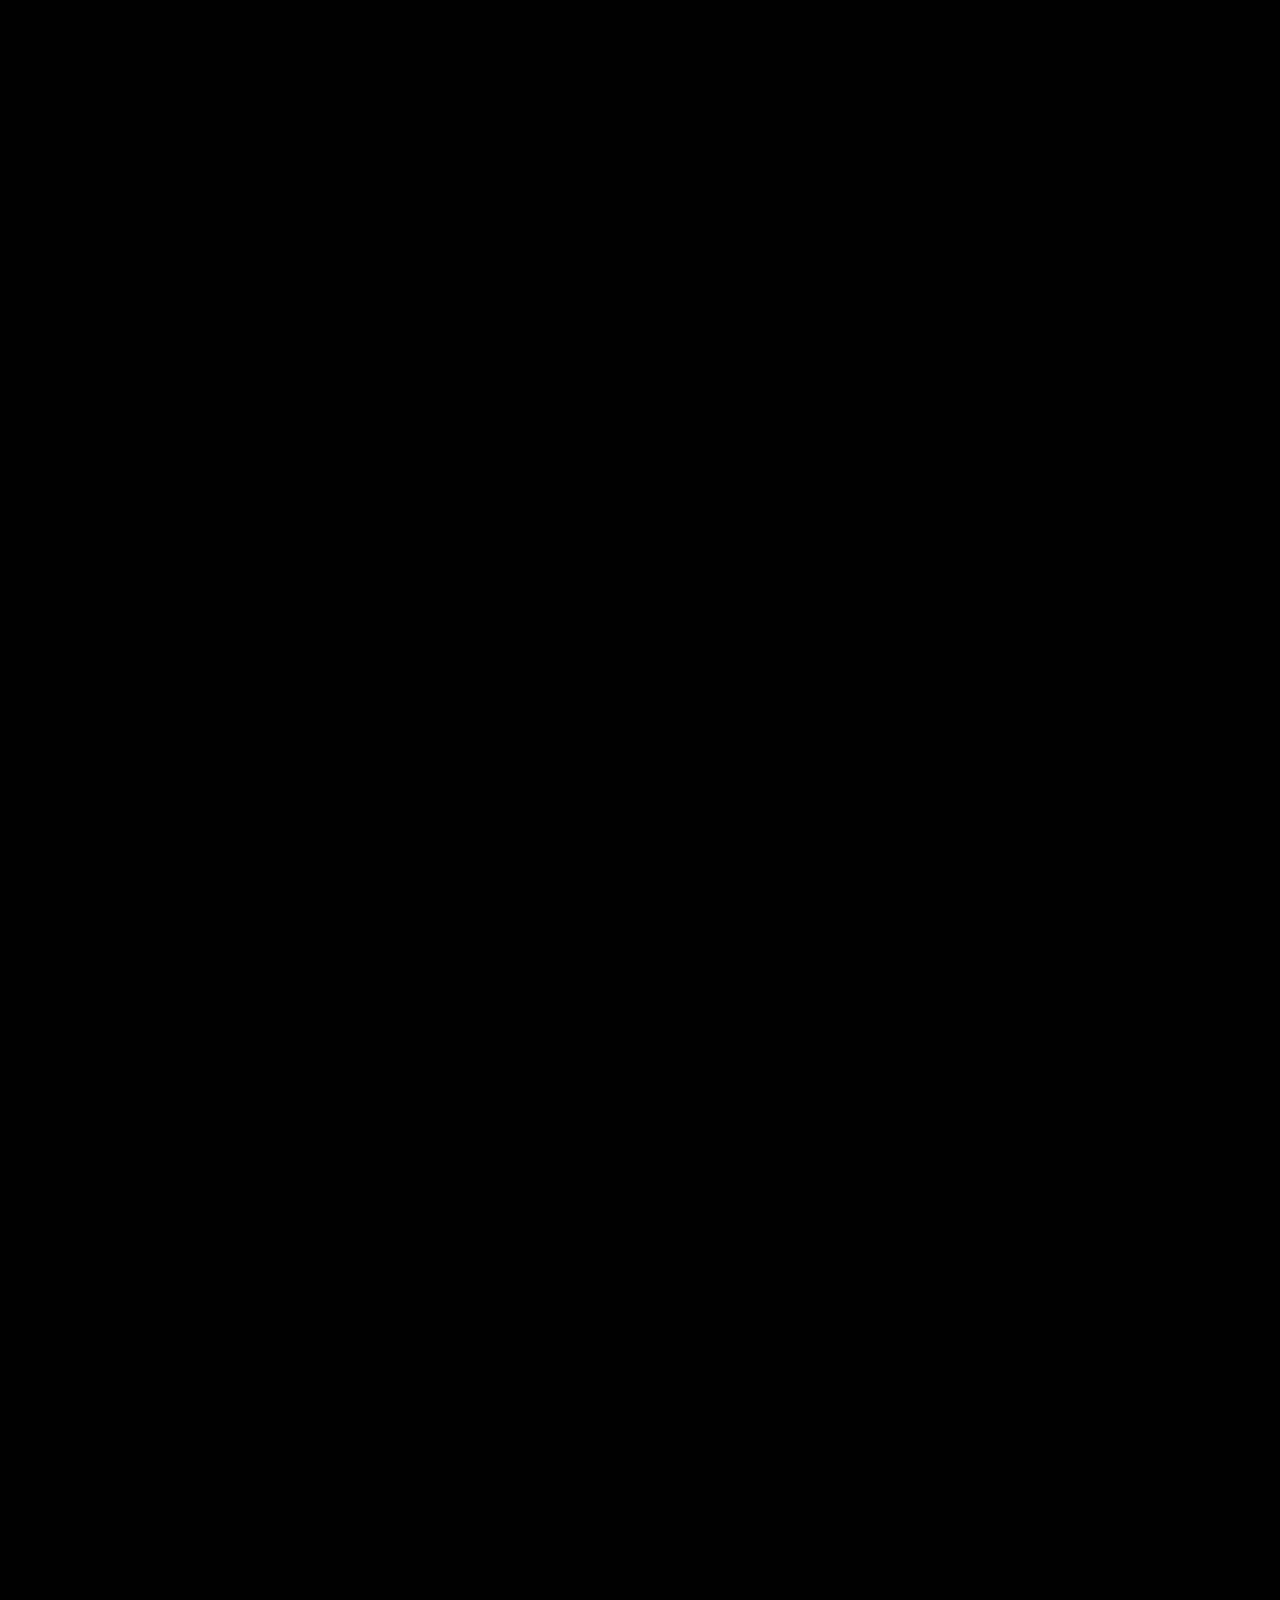
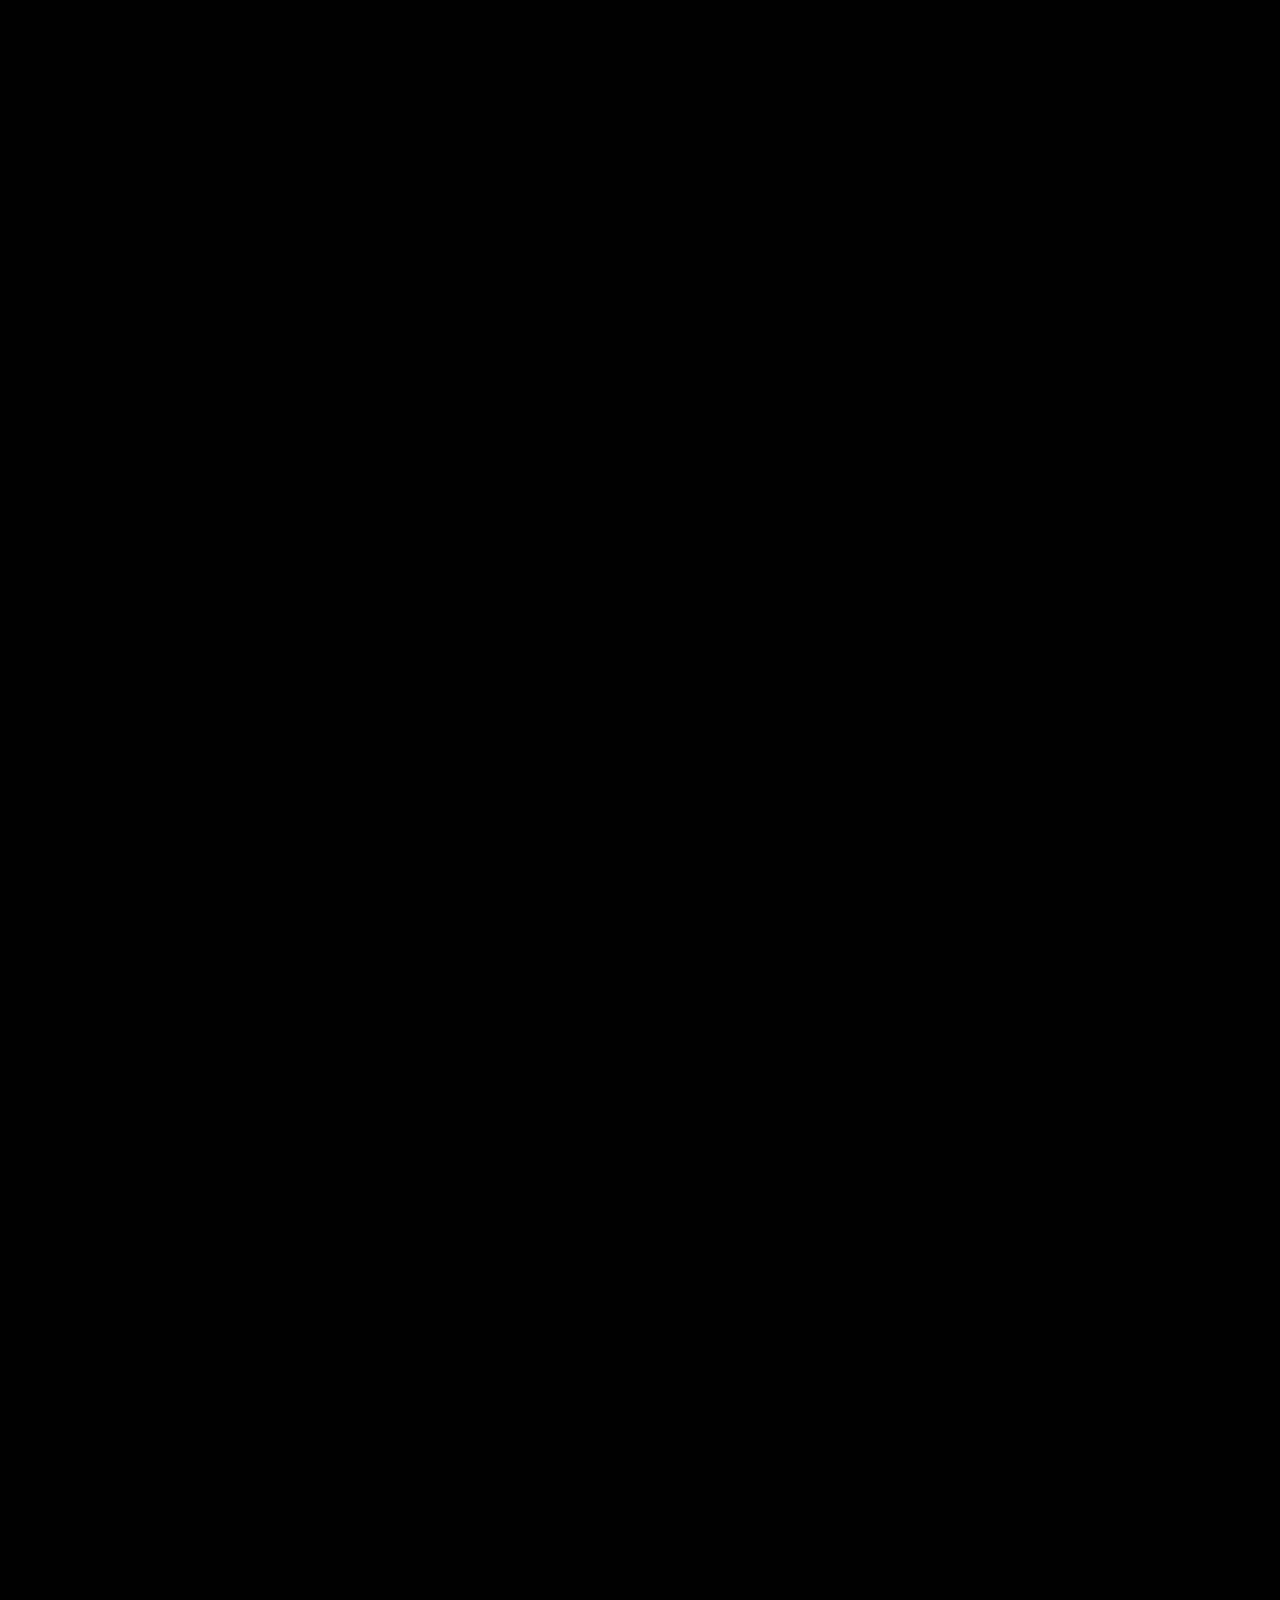
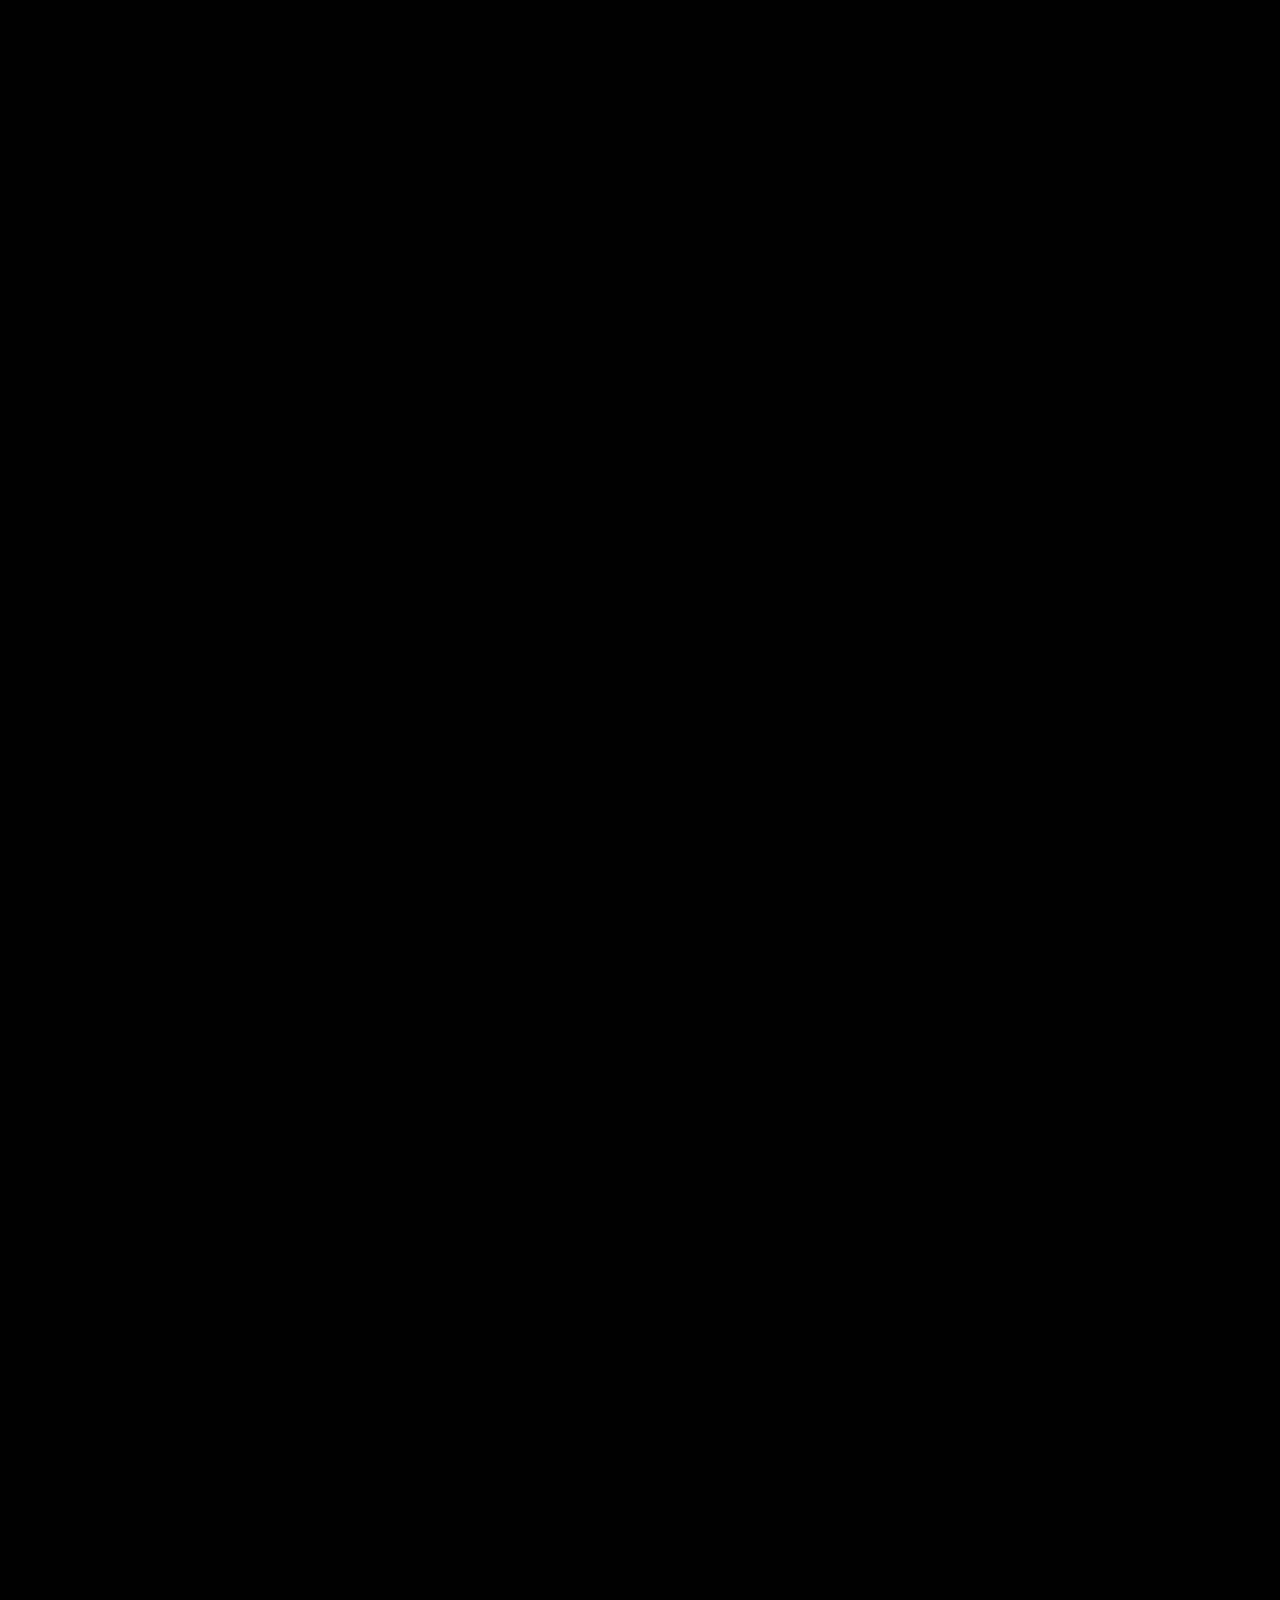
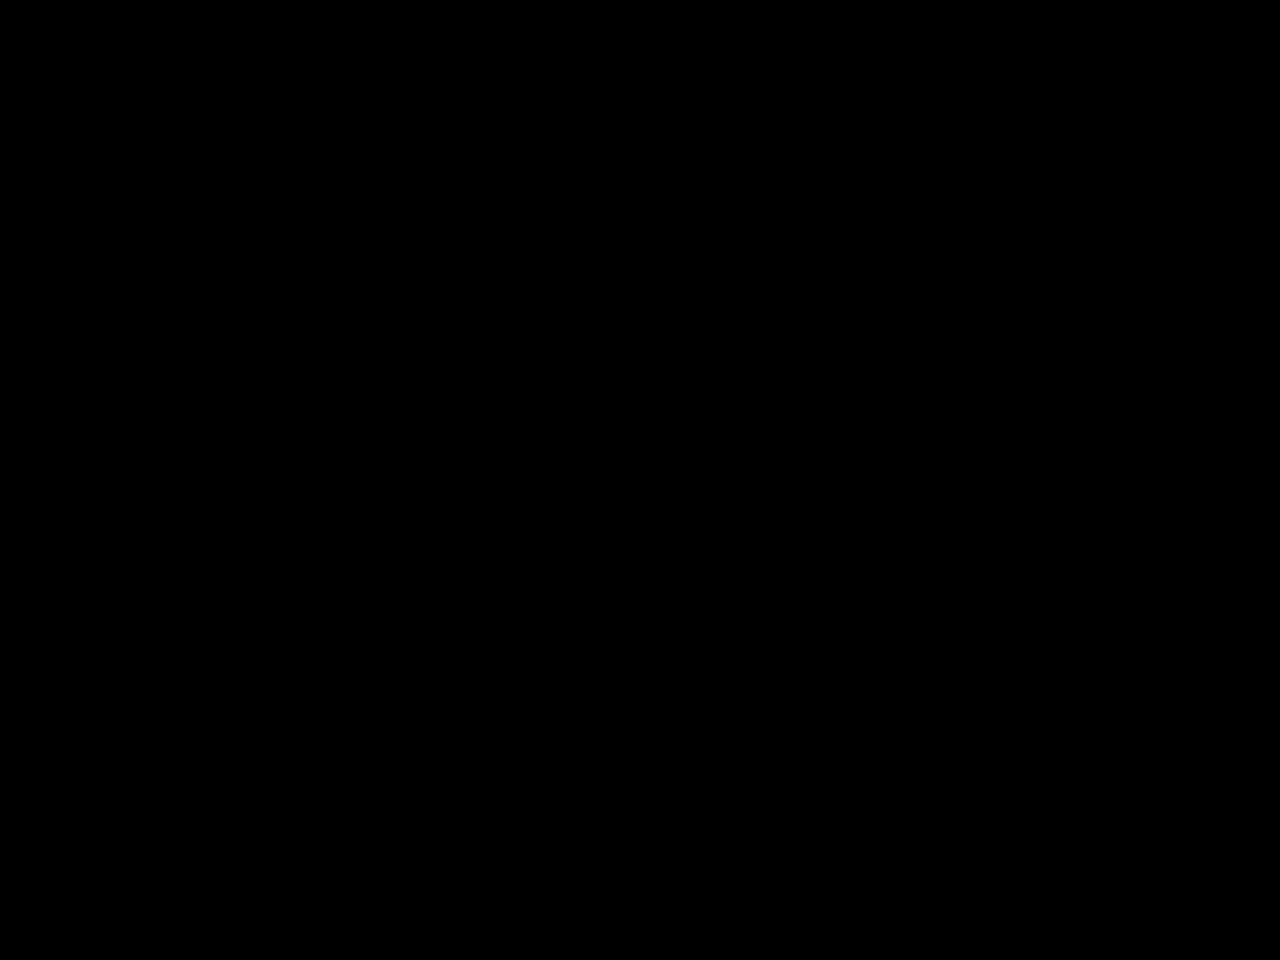
==== index.html @ 43510030 "Shorten to four scenes and add a top menu Feedback said the scroll was too long: Machine, Visibility" ====
<!doctype html>
<html lang="en">
<head>
<meta charset="utf-8">
<meta name="viewport" content="width=device-width, initial-scale=1, viewport-fit=cover">
<meta http-equiv="Content-Security-Policy" content="default-src 'none'; script-src 'self' 'sha256-6p13ug9Y/2TWPZMF0aIT0xv2TqxNkp62hhuZFDN2uAM='; style-src 'self' 'unsafe-inline' https://fonts.googleapis.com; font-src https://fonts.gstatic.com; img-src 'self' data:; connect-src https://api.web3forms.com; base-uri 'none'; form-action 'none'; object-src 'none'">
<meta name="referrer" content="strict-origin-when-cross-origin">
<title>Axioma — websites people remember</title>
<meta name="description" content="Axioma designs and builds websites people remember. Send your request and get a site made for your business.">
<meta name="theme-color" content="#000000">
<link rel="canonical" href="https://axioma.codes/">
<meta property="og:url" content="https://axioma.codes/">
<meta property="og:site_name" content="Axioma">
<meta property="og:type" content="website">
<script type="application/ld+json">{"@context":"https://schema.org","@type":"ProfessionalService","name":"Axioma","url":"https://axioma.codes/","description":"Website design and development studio in Almaty, working worldwide.","serviceType":"Website design and development","address":{"@type":"PostalAddress","addressLocality":"Almaty","addressCountry":"KZ"},"areaServed":"Worldwide"}</script>
<meta property="og:title" content="Axioma">
<meta property="og:description" content="We build websites people remember.">
<link rel="icon" href="data:image/svg+xml,%3Csvg xmlns='http://www.w3.org/2000/svg' viewBox='0 0 32 32'%3E%3Crect width='32' height='32' fill='%23000'/%3E%3Cpath d='M7 25 16 7l9 18' fill='none' stroke='%23fff' stroke-width='2.4'/%3E%3C/svg%3E">
<link rel="preconnect" href="https://fonts.googleapis.com">
<link rel="preconnect" href="https://fonts.gstatic.com" crossorigin>
<link href="https://fonts.googleapis.com/css2?family=JetBrains+Mono:wght@300;400;500&family=Onest:wght@200;300;400;500&display=swap" rel="stylesheet">
<link rel="stylesheet" href="css/style.css?v=8ec6172bc0">
<link rel="modulepreload" href="vendor/three.module.min.js">
<script type="importmap">{"imports":{"three":"./vendor/three.module.min.js"}}</script>
</head>
<body data-shot="hero" data-tone="dark">
<svg width="0" height="0" style="position:absolute" aria-hidden="true">
  <symbol id="mark" viewBox="-8 0 926 160"><path d="M0 150 L65 10 L130 150 M174 10 L304 150 M304 10 L174 150 M368 10 V150 M412 80 a70 70 0 1 0 140 0 a70 70 0 1 0 -140 0 M596 150 V10 L666 112 L736 10 V150 M780 150 L845 10 L910 150" fill="none" stroke="currentColor" stroke-width="13"/></symbol>
</svg>

<canvas id="gl" aria-hidden="true"></canvas>

<header id="hud">
  <a class="brand" href="#" data-t-label="backToStart" aria-label="Axioma, back to start"><svg aria-hidden="true"><use href="#mark"/></svg></a>
  <nav class="hud-r" aria-label="Menu">
    <a class="menu-link" data-svc href="/en/services/"><span class="long" data-t="svc">Services and prices</span><span class="short" data-t="prices">Prices</span></a>
    <a id="go-form" class="menu-cta" href="#request"><span class="long" data-t="request">Send a request</span><span class="short" data-t="requestShort">Request</span></a>
    <button id="lang" type="button" data-t-label="language" aria-label="Switch language"><b data-l="en">EN</b><b data-l="ru">RU</b></button>
    <button id="sound" type="button" aria-pressed="false" data-t-label="music" aria-label="Music"><span>Music</span><i></i></button>
  </nav>
</header>

<main>
  <section class="beat hero" data-in="-30" data-out="58" data-fade="12">
    <h1 aria-label="Axioma"><svg aria-hidden="true"><use href="#mark"/></svg></h1>
    <p class="sub" data-t="heroSub">We build websites people remember.</p>
  </section>

  <section class="beat left top" data-in="98" data-out="205" data-fade="14">
    <p class="k" data-t="shipK">Engineering</p>
    <h2 data-t="shipH">Your website is a machine.</h2>
    <p class="txt" data-t="shipT">Every part does a job: pages that load fast, clean code and steady work on any device.</p>
  </section>

  <section class="beat left top" data-in="218" data-out="314" data-fade="14">
    <p class="k" data-t="scaleK">Visibility</p>
    <h2 data-t="scaleH">Over a billion websites. Yours gets noticed.</h2>
    <p class="txt" data-t="scaleT">Search optimisation, speed and a memorable look set you apart from everyone else in your niche.</p>
  </section>

  <section class="beat left top" data-in="328" data-out="400" data-fade="14">
    <p class="k" data-t="holeK">Attention</p>
    <h2 data-t="holeH">A site people can’t pull away from.</h2>
    <p class="txt" data-t="holeT">Gravity works online too. A strong first screen draws the visitor in and keeps them to the end.</p>
  </section>

  <section class="beat apply" data-in="498" data-out="900" data-fade="20">
    <form id="apply" novalidate data-key="60fc50cc-e30a-4f0f-ad9b-0dfa5df84218">
      <input class="trap" type="checkbox" name="botcheck" tabindex="-1" autocomplete="off" aria-hidden="true">
      <h2 data-t="formH">Your website request</h2>
      <div class="row">
        <div class="field"><label for="f-name" data-t="name">Name</label><input id="f-name" name="name" type="text" autocomplete="name" maxlength="80" required><span class="err" role="alert"></span></div>
        <div class="field"><label for="f-phone" data-t="phone">Phone</label><input id="f-phone" name="phone" type="tel" autocomplete="tel" inputmode="tel" maxlength="24" required><span class="err" role="alert"></span></div>
        <div class="field"><label for="f-email" data-t="email">Email</label><input id="f-email" name="email" type="email" autocomplete="email" inputmode="email" maxlength="120" required><span class="err" role="alert"></span></div>
        <div class="field wish"><label for="f-wish" data-t="wish">Wishes for your site (optional)</label><textarea id="f-wish" name="message" rows="2" maxlength="1000" autocomplete="off"></textarea></div>
        <button type="submit"><span data-t="send">Send request</span><i>→</i></button>
      </div>
      <p id="apply-status" class="status" role="status"></p>
    </form>
    <p id="after" class="after" role="status"></p>
    <a id="svc" class="svc-btn" data-svc href="/en/services/"><span data-t="svc">Services and prices</span><i>→</i></a>
  </section>
  <footer class="beat foot" data-in="505" data-out="900" data-fade="16">
    <span>Axioma</span>
    <span data-t="foot">Every scene and every note is generated in real time</span>
  </footer>
</main>

<div class="tag3d" data-anchor="reactor" data-in="128" data-out="170"><i></i><p><b>A</b> <span data-t="tagA">Speed</span><small data-t="tagAs">Pages load without the wait</small></p></div>
<div class="tag3d" data-anchor="habitat" data-in="150" data-out="190"><i></i><p><b>B</b> <span data-t="tagB">Adaptive</span><small data-t="tagBs">Phone, tablet, desktop</small></p></div>
<div class="tag3d" data-anchor="dish" data-in="172" data-out="207"><i></i><p><b>C</b> <span data-t="tagC">SEO</span><small data-t="tagCs">Search brings clients to you</small></p></div>
<div class="tag3d" data-anchor="here" data-shot="scale" data-in="262" data-out="316"><i></i><p><b>◦</b> <span data-t="tagH">Your website</span><small data-t="tagHs">One in a billion</small></p></div>

<div id="card" aria-hidden="true"><span></span></div>
<div id="nudge" aria-hidden="true"><span data-t="nudge">Scroll down</span><i></i></div>
<div id="scroll" aria-hidden="true"></div>
<noscript><p class="msg">This site needs JavaScript and WebGL2.</p></noscript>
<p class="msg nogl-msg" data-t="noGl">This browser can’t run WebGL2, which Axioma needs. Try a different browser.</p>
<script type="module" src="app-8ec6172bc0.js"></script>
</body>
</html>
---- css/style.css ----
:root{
  --fg:#f2f4f7; --dim:rgba(242,244,247,.56); --line:rgba(242,244,247,.16);
  --sans:"Onest","Segoe UI",system-ui,sans-serif;
  --mono:"JetBrains Mono",ui-monospace,Consolas,Menlo,monospace;
  --gut:clamp(16px,3.4vw,54px); --top:clamp(56px,8vh,72px);
}
body[data-tone=light]{--fg:#0a0c10;--dim:rgba(10,12,16,.6);--line:rgba(10,12,16,.16)}
*{box-sizing:border-box;margin:0}
html{background:#000;-webkit-text-size-adjust:100%}
body{background:#000;color:var(--fg);font-family:var(--sans);overflow-x:hidden;-webkit-font-smoothing:antialiased;transition:color .2s}
#scroll{height:640vh;pointer-events:none}
#gl{position:fixed;inset:0;width:100vw;height:100vh;height:100dvh;display:block}
a{color:inherit;text-decoration:none}
button{font:inherit;color:inherit;background:none;border:0;cursor:pointer}
:focus-visible{outline:1px solid var(--fg);outline-offset:4px}

/* HUD reveals once the terminal hands over */
#hud{opacity:0;transition:opacity 1s}
.live #hud{opacity:1}
#hud{position:fixed;z-index:30;left:0;right:0;top:0;height:var(--top);padding:0 var(--gut);display:flex;justify-content:space-between;align-items:center;font:400 10px/1 var(--mono);letter-spacing:.14em;text-transform:uppercase}
.brand{display:block;width:92px;height:15px}
.brand svg{display:block;width:100%;height:100%}
.hud-r{display:flex;gap:18px;justify-self:end;align-items:center}
#sound{display:flex;gap:9px;align-items:center;letter-spacing:inherit;text-transform:inherit;height:28px;padding:0 11px;border:1px solid var(--line);border-radius:2px;transition:background .2s,color .2s}
#lang{display:flex;gap:2px;align-items:center;height:28px;padding:0 6px;border:1px solid var(--line);border-radius:2px;letter-spacing:.12em}
#lang b{font-weight:400;padding:3px 5px;color:var(--dim);transition:color .2s}
#lang b.on{color:var(--fg)}
#lang:hover b{color:var(--fg)}
#sound i{display:block;width:6px;height:6px;border-radius:50%;background:var(--dim)}
#sound[aria-pressed=true] i{background:#7dffb0;box-shadow:0 0 8px #7dffb0}
#sound:hover{background:var(--fg);color:#000}
body[data-tone=light] #sound:hover{color:#fff}



/* copy */
.beat{position:fixed;z-index:10;opacity:0;visibility:hidden;will-change:opacity,transform}
h1{display:block;width:min(66vw,1040px);margin:0 auto}
h1 svg{display:block;width:100%;aspect-ratio:926/160;height:auto;overflow:visible;filter:drop-shadow(0 0 22px rgba(0,0,0,.72))}
h2{font-weight:300;font-size:clamp(32px,4.1vw,64px);line-height:1.05;letter-spacing:-.022em;text-wrap:balance}
.k{font:400 10px/1 var(--mono);letter-spacing:.16em;text-transform:uppercase;color:var(--dim);margin-bottom:clamp(14px,2.4vh,22px)}
.txt{font-size:clamp(17px,1.5vw,22px);line-height:1.32;font-weight:300;letter-spacing:-.008em}
body[data-tone=dark] .beat h2,body[data-tone=dark] .txt{text-shadow:0 0 22px rgba(0,0,0,.85),0 1px 3px rgba(0,0,0,.6)}
.eq{font:400 clamp(11px,1vw,13px)/1.75 var(--mono);color:var(--dim);margin-top:18px}
.sub{font:300 clamp(16px,1.5vw,22px)/1.3 var(--sans);letter-spacing:-.005em;color:var(--fg)}
.hero{left:0;right:0;top:50%;transform:translateY(-50%);text-align:center;margin-top:-5vh;pointer-events:none}
.hero .sub{margin-top:clamp(18px,3.4vh,34px);text-shadow:0 0 18px #000,0 0 3px #000}
.left{left:var(--gut);max-width:min(620px,70vw)}
.left.mid{top:50%;margin-top:-9vh}
.left.top{top:calc(var(--top) + clamp(26px,6vh,62px))}
.beat.right{right:var(--gut);max-width:min(420px,76vw)}
.beat.right.low{bottom:clamp(60px,11vh,110px)}
.beat.right.top{top:calc(var(--top) + clamp(30px,8vh,80px))}
.center{left:0;right:0;top:50%;margin-top:-6vh;text-align:center;padding:0 var(--gut);white-space:pre-line}
.apply{left:0;right:0;top:calc(50% + clamp(10px,3vh,34px));padding:0 calc(var(--gut) + 20px);text-align:center}
.apply h2{font-size:clamp(24px,2.5vw,36px);margin-bottom:clamp(16px,3vh,28px)}
.row{display:grid;grid-template-columns:1fr 1fr 1.3fr auto;gap:clamp(14px,2vw,28px);align-items:start;max-width:1040px;margin:0 auto;text-align:left}
.field{position:relative;display:flex;flex-direction:column}
.field label{font:400 10px/1 var(--mono);letter-spacing:.16em;text-transform:uppercase;color:var(--dim);margin-bottom:6px}
.field input{appearance:none;width:100%;height:36px;padding:0 0 6px;background:none;border:0;border-bottom:1px solid rgba(242,244,247,.36);border-radius:0;color:var(--fg);font:300 17px/1 var(--sans);outline:0;transition:border-color .2s}
.field input:focus{border-bottom-color:#f2f4f7}
.field input:-webkit-autofill{-webkit-text-fill-color:#f2f4f7;box-shadow:0 0 0 40px #000 inset;caret-color:#f2f4f7}
.field:nth-child(3){grid-column:3/5}
.wish{grid-column:1/4}
.field textarea{appearance:none;display:block;width:100%;height:58px;padding:2px 0 6px;background:none;border:0;border-bottom:1px solid rgba(242,244,247,.36);border-radius:0;color:var(--fg);font:300 16px/1.3 var(--sans);outline:0;resize:none;transition:border-color .2s}
.field textarea{scrollbar-width:none}
.field textarea::-webkit-scrollbar{display:none}
.field textarea:focus{border-bottom-color:#f2f4f7}
.field.bad input{border-bottom-color:#ff8f7a}
.err{min-height:16px;margin-top:6px;font:400 11px/1.3 var(--mono);color:#ffb3a4}
#apply button{display:inline-flex;gap:14px;align-items:center;justify-content:center;height:46px;margin-top:16px;padding:0 20px;white-space:nowrap;background:#f2f4f7;color:#000;border-radius:2px;font:500 11px/1 var(--mono);letter-spacing:.14em;text-transform:uppercase;transition:opacity .2s}
#apply button:hover{opacity:.84}#apply button:disabled{opacity:.4;cursor:wait}
#apply button i{font-style:normal;transition:transform .2s}#apply button:hover i{transform:translateX(4px)}
.trap{position:absolute;left:-9999px;width:1px;height:1px;opacity:0}
.status{min-height:10px;font:400 12px/1.4 var(--mono);color:#ffb3a4}
.after{font:300 clamp(20px,2.2vw,32px)/1.25 var(--sans);opacity:0;position:absolute;left:0;right:0;top:clamp(20px,5vh,50px);pointer-events:none;transition:opacity 1.2s .9s}
.accepted .after{opacity:1}
.accepted #apply{opacity:0;visibility:hidden;transition:opacity .5s,visibility 0s .5s}
#card{position:fixed;z-index:12;left:0;right:0;top:50%;margin-top:14px;display:flex;justify-content:center;gap:12px;font:400 10px/1 var(--mono);letter-spacing:.2em;text-transform:uppercase;opacity:0;pointer-events:none}
.foot{left:calc(var(--gut) + 70px);right:calc(var(--gut) + 70px);bottom:clamp(14px,2.6vh,22px);display:flex;justify-content:center;gap:26px;font:400 10px/1 var(--mono);letter-spacing:.1em;text-transform:uppercase;color:var(--dim)}

/* labels pinned to the machine */
.tag3d{position:fixed;left:0;top:0;z-index:9;opacity:0;transition:opacity .4s;pointer-events:none;will-change:transform}
.tag3d i{position:absolute;left:0;top:0;width:clamp(30px,5vw,74px);height:1px;background:#f2f4f7;transform-origin:left;transform:rotate(-32deg)}
.tag3d i::before{content:"";position:absolute;left:-3px;top:-3px;width:7px;height:7px;border:1px solid #f2f4f7;border-radius:50%;background:#000}
.tag3d p{position:absolute;left:clamp(26px,4.4vw,66px);top:clamp(-52px,-3.2vw,-30px);padding-left:8px;white-space:nowrap;font:400 10px/1.5 var(--mono);letter-spacing:.14em;text-transform:uppercase;color:#f2f4f7;text-shadow:0 0 8px #000}
.tag3d b{font-weight:400;display:inline-block;background:#f2f4f7;color:#000;padding:0 5px;margin-right:7px;text-shadow:none}
.tag3d small{display:block;font-size:10px;color:rgba(242,244,247,.66);letter-spacing:.08em;text-transform:none}

#nudge{position:fixed;z-index:14;left:0;right:0;bottom:calc(clamp(12px,2.4vh,22px) + env(safe-area-inset-bottom));display:flex;flex-direction:column;align-items:center;gap:9px;color:var(--fg);font:400 13px/1 var(--sans);opacity:0;transform:translateY(6px);transition:opacity .7s,transform .7s;pointer-events:none}
#nudge.show{opacity:.86;transform:none}
#nudge i{position:relative;display:block;width:1px;height:40px;overflow:hidden;background:color-mix(in srgb,currentColor 22%,transparent)}
#nudge i::after{content:"";position:absolute;left:0;top:-16px;width:1px;height:16px;background:currentColor;animation:nudge 2.1s cubic-bezier(.6,0,.3,1) infinite}
@keyframes nudge{to{transform:translateY(56px)}}
@media (max-height:540px){
  .apply{top:auto;bottom:6px}
  .field textarea{height:30px}
  .apply h2{font-size:18px;margin-bottom:6px}
  .foot{display:none}
  #apply button{margin-top:6px}
  .err{min-height:12px;font-size:10px}
}

.msg{display:none;position:fixed;inset:0;height:max-content;max-width:520px;margin:auto;padding:24px;text-align:center;font-size:20px;z-index:60}
noscript .msg{display:block}
.nogl .nogl-msg{display:block}.nogl #hud,.nogl #nudge{display:none}

@media (max-width:760px){
    h1{width:calc(100vw - 2*var(--gut))}
  .left,.beat.right{left:var(--gut);right:var(--gut);max-width:none}
  .left.mid{top:auto;bottom:clamp(70px,13vh,110px);margin:0}
  .left.top{top:calc(var(--top) + 26px)}
  .beat.right.low{bottom:clamp(58px,10vh,90px)}
  .tag3d i{width:24px}.tag3d p{left:20px;top:-30px}
  .apply{top:auto;bottom:clamp(92px,15vh,130px);padding:0 var(--gut)}
  .row{grid-template-columns:1fr;gap:2px}
  .field:nth-child(3),.wish{grid-column:auto}
  .field textarea{height:46px}
  .wish{margin-bottom:8px}
  .err{min-height:13px;margin-top:3px}
  #apply button{margin-top:2px;width:100%}
  .field input{height:34px}
  .apply h2{margin-bottom:12px}
  .after{top:auto;bottom:40px}
  .foot{left:var(--gut);right:var(--gut);bottom:38px;flex-direction:column;align-items:center;gap:6px;font-size:9px}
  h2{font-size:clamp(30px,8.4vw,40px)}
}
@media (max-width:760px) and (max-height:740px){
  .apply h2{font-size:21px;margin-bottom:8px}
  .apply{bottom:calc(10px + env(safe-area-inset-bottom))}
  .foot{display:none}
  .field input{height:30px}
  .field label{margin-bottom:3px}
}
@media (prefers-reduced-motion:reduce){ *{transition:none!important} #nudge i{animation:none} }
.svc-btn{display:inline-flex;gap:14px;align-items:center;justify-content:center;height:44px;margin-top:6px;padding:0 20px;border:1px solid rgba(242,244,247,.5);border-radius:2px;background:rgba(0,0,0,.35);color:#f2f4f7;font:500 11px/1 var(--mono);letter-spacing:.14em;text-transform:uppercase;text-decoration:none;transition:background .2s,color .2s}
.svc-btn i{font-style:normal;transition:transform .2s}
.svc-btn:hover{background:#f2f4f7;color:#000}.svc-btn:hover i{transform:translateX(4px)}
.accepted .svc-btn{position:relative;top:clamp(70px,12vh,110px)}
@media (max-width:760px){.svc-btn{display:flex;width:100%;height:42px;margin-top:4px}}
@media (max-height:540px){.svc-btn{height:32px;margin-top:0}}
.hud-r{gap:10px!important}
.menu-link{display:flex;align-items:center;height:28px;padding:0 4px;text-decoration:none;color:var(--fg);opacity:.86;transition:opacity .2s}
.menu-link:hover{opacity:1;text-decoration:underline;text-underline-offset:4px}
.menu-cta{display:flex;align-items:center;height:28px;padding:0 12px;background:#f2f4f7;color:#000;border-radius:2px;text-decoration:none;font-weight:500;transition:opacity .2s}
.menu-cta:hover{opacity:.85}
body[data-tone=light] .menu-cta{background:#0a0c10;color:#fff}
.short{display:none}
.beat.left.top .txt{margin-top:clamp(12px,2vh,20px);max-width:520px}
@media (max-width:760px){
  .long{display:none}.short{display:inline}
  .brand{width:72px}
  .hud-r{gap:6px!important}
  #sound{padding:0 9px}#sound span{display:none}
  #lang{padding:0 4px}
  .menu-cta{padding:0 10px}
}
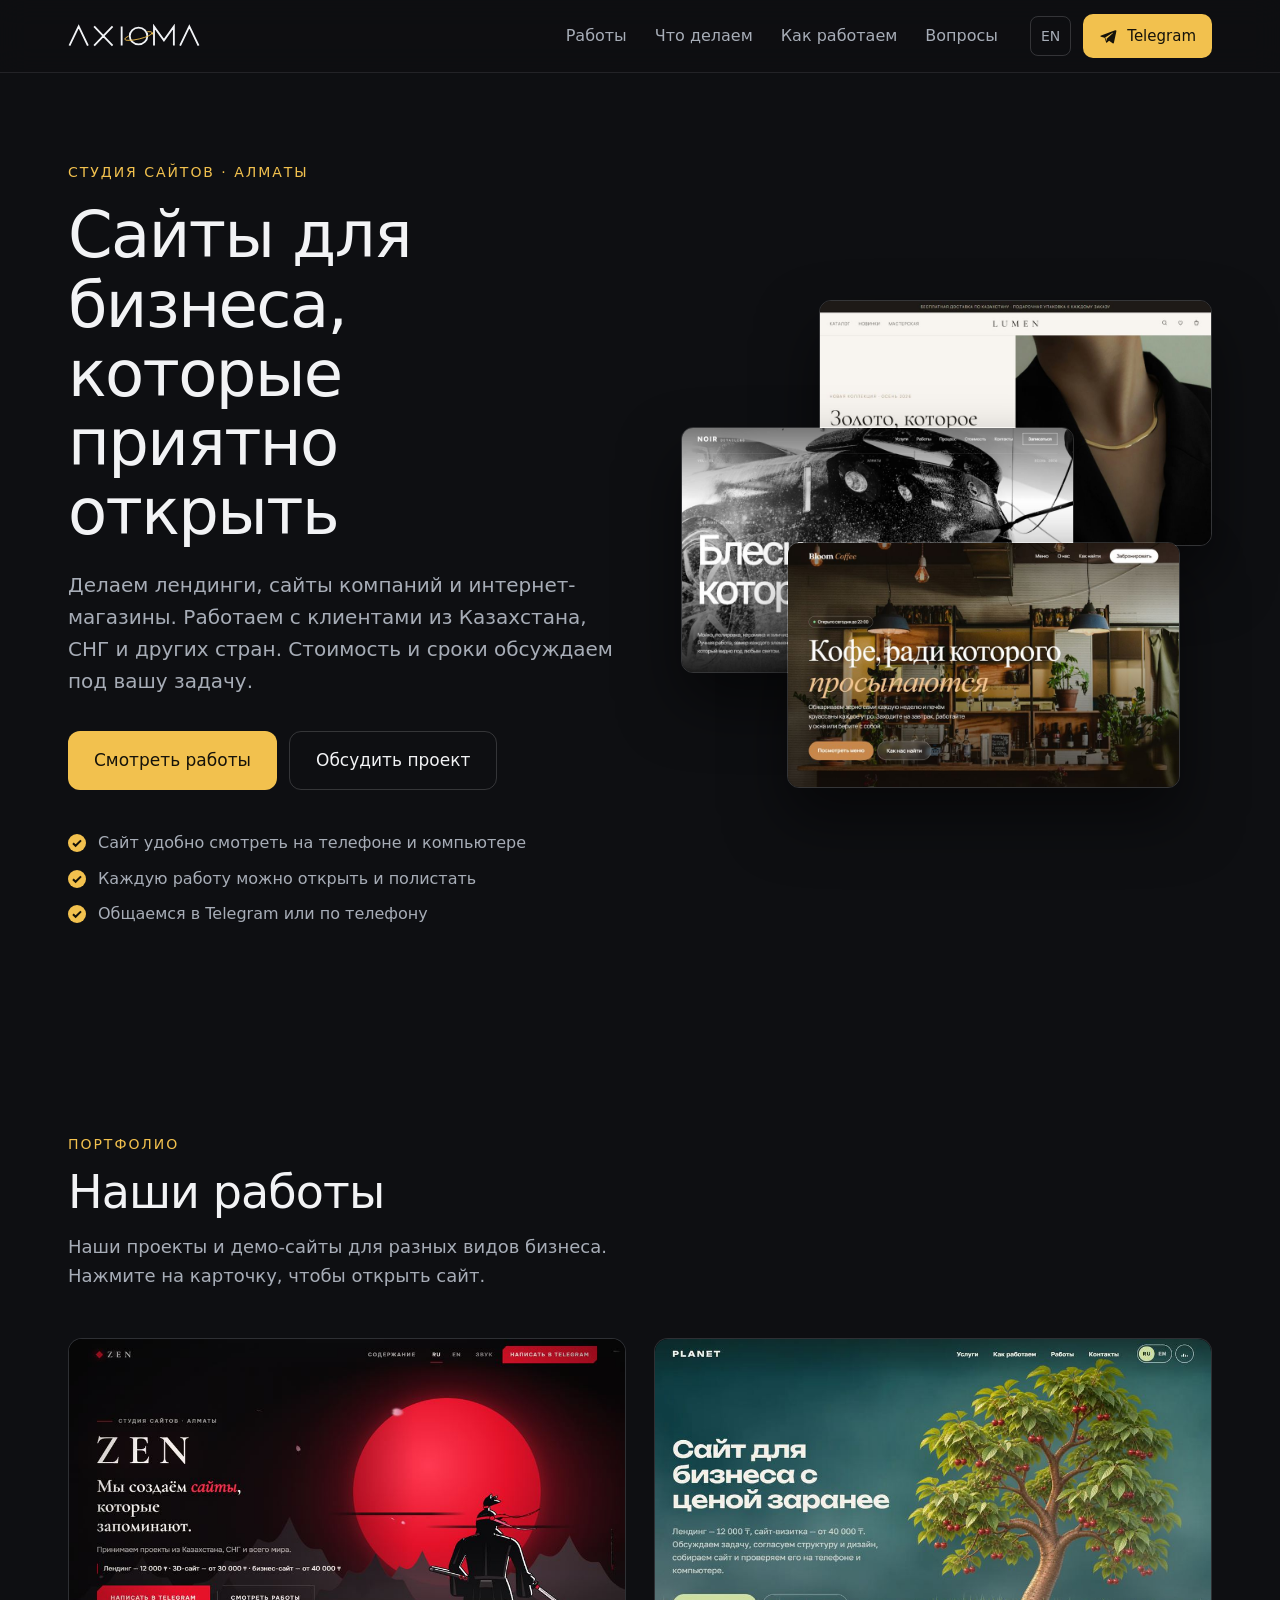
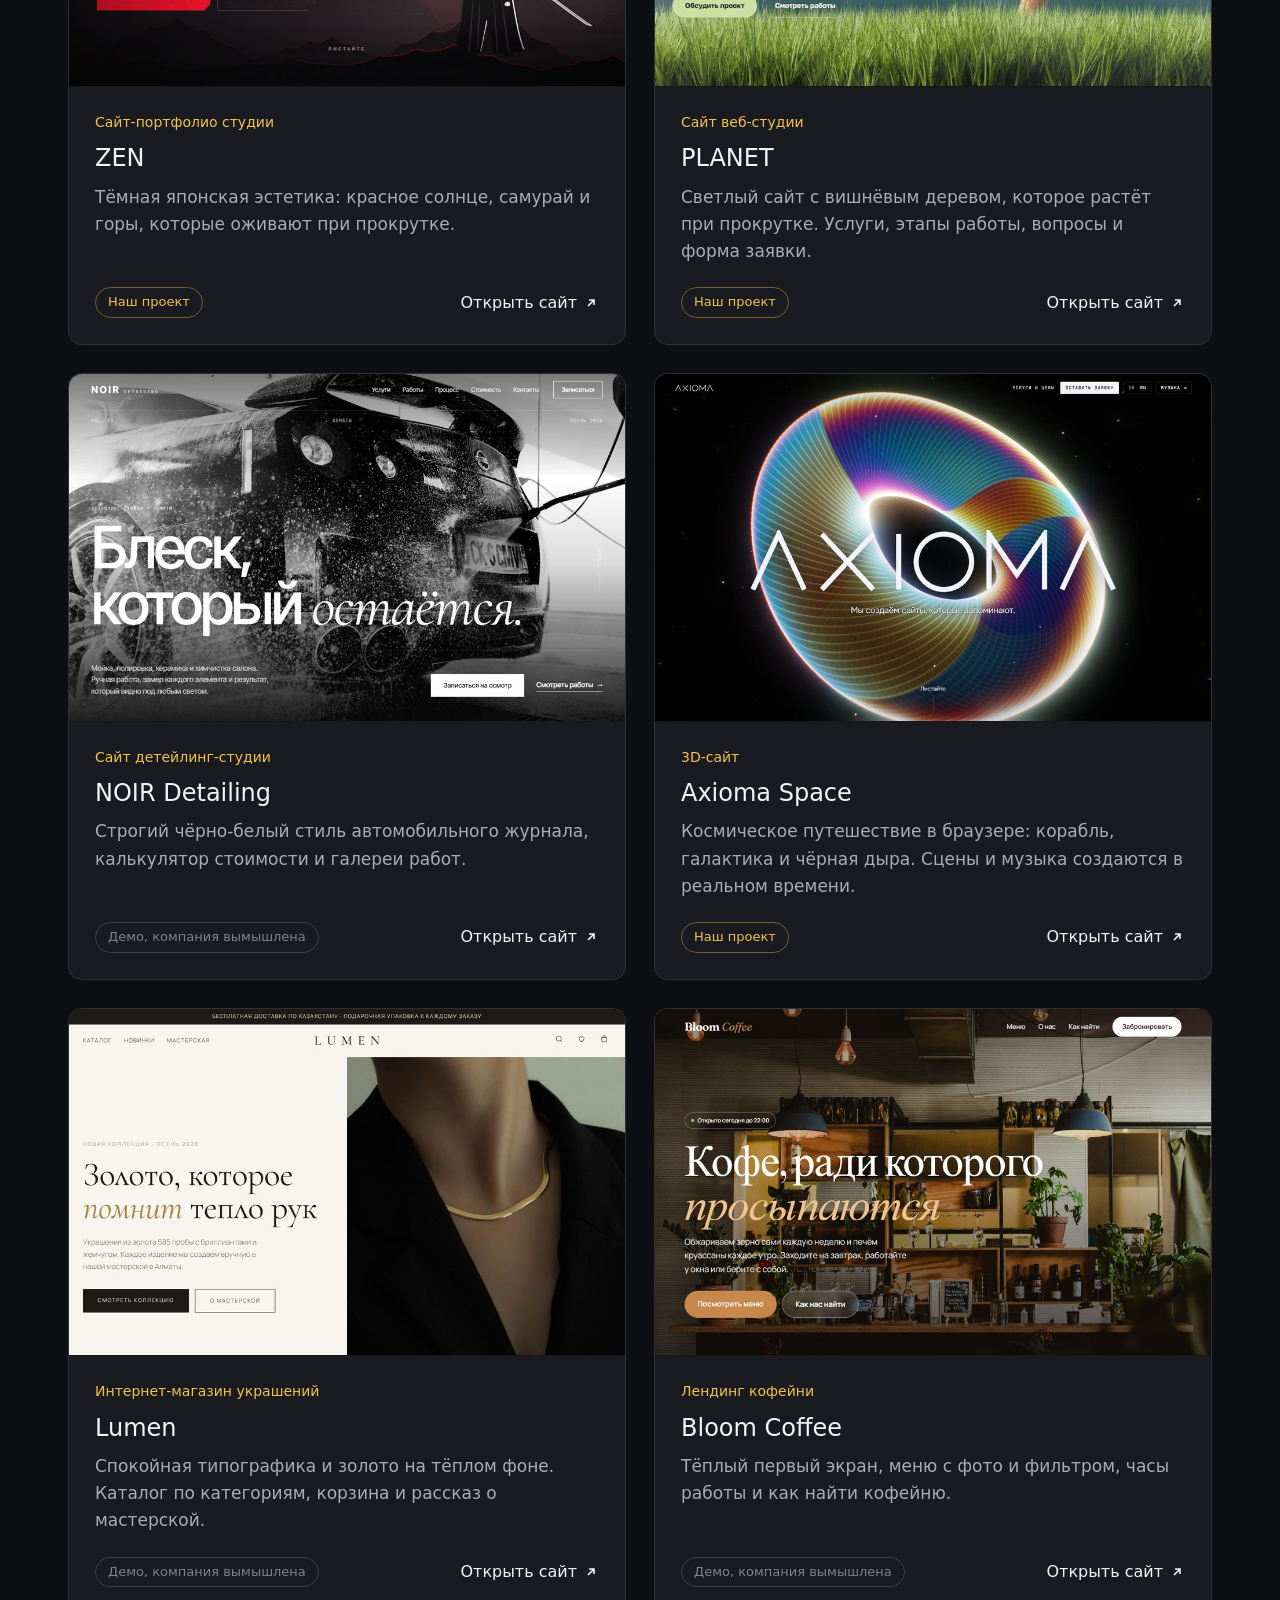
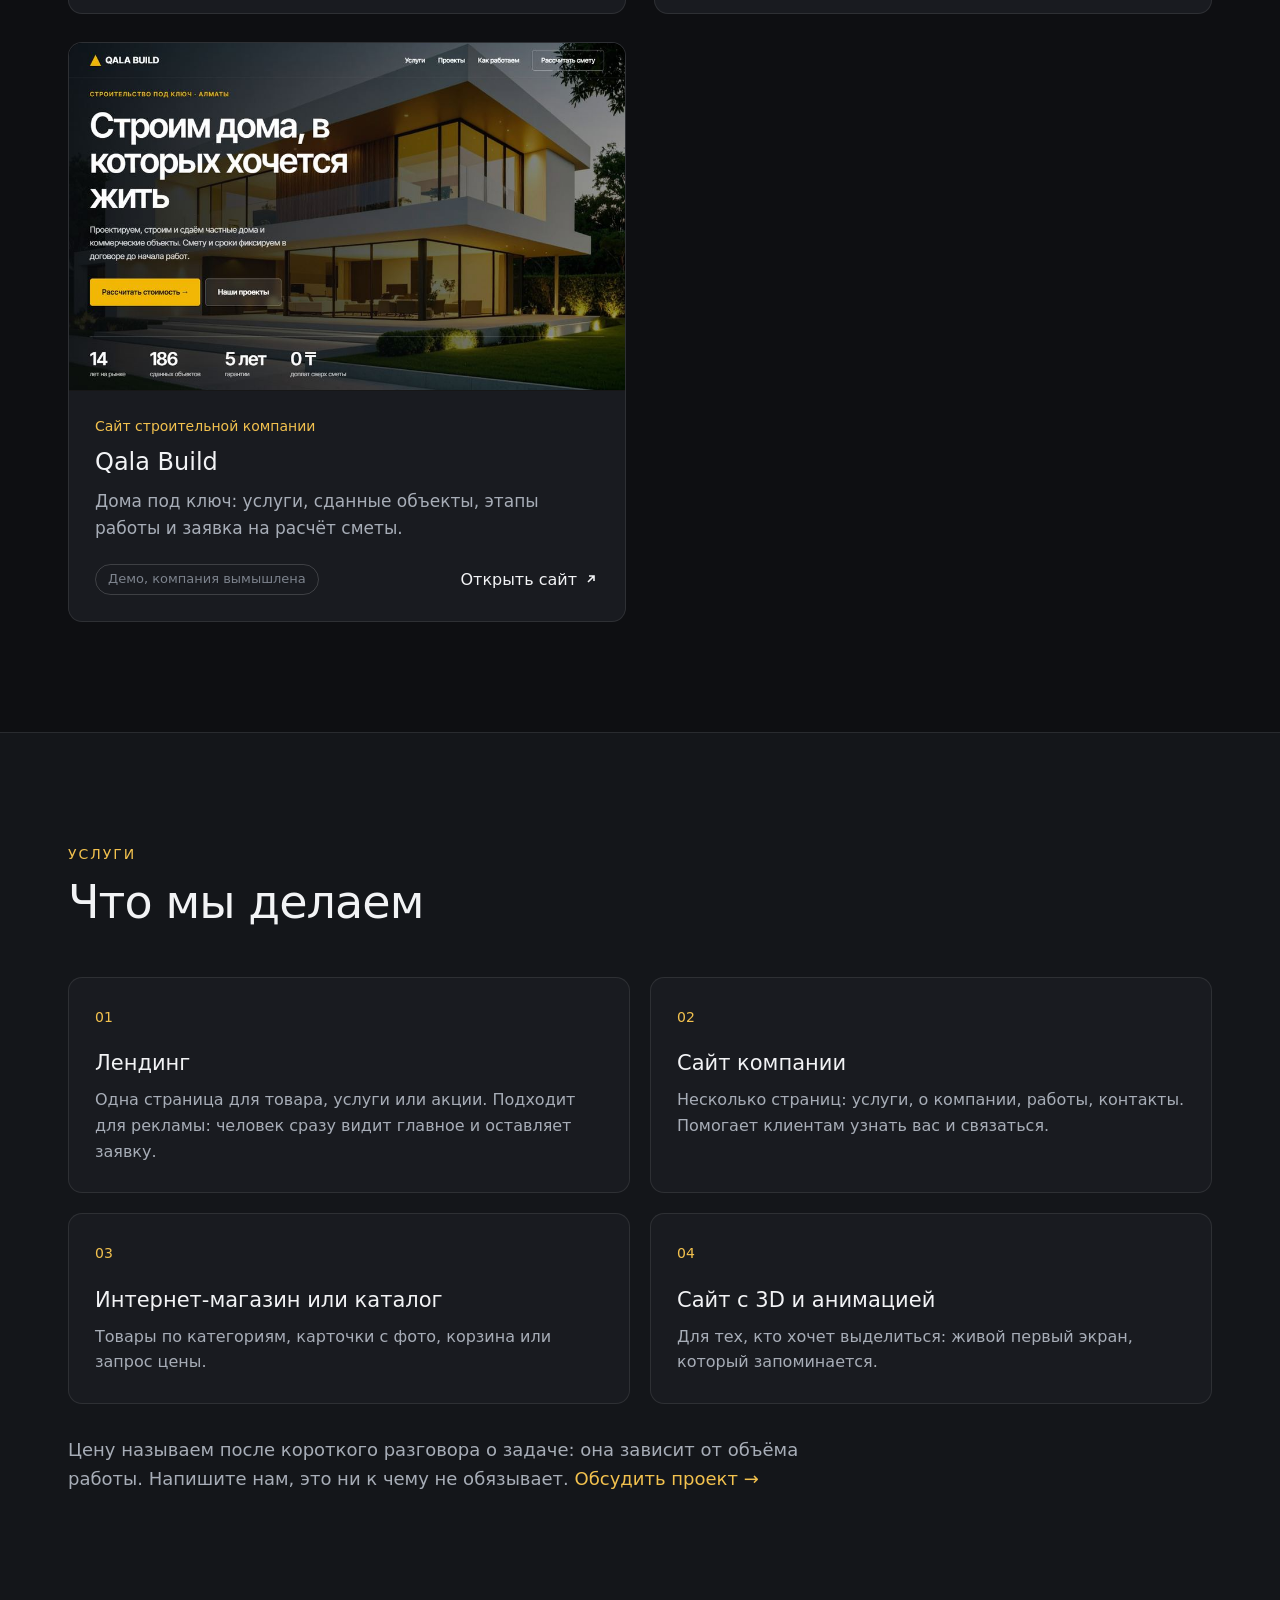
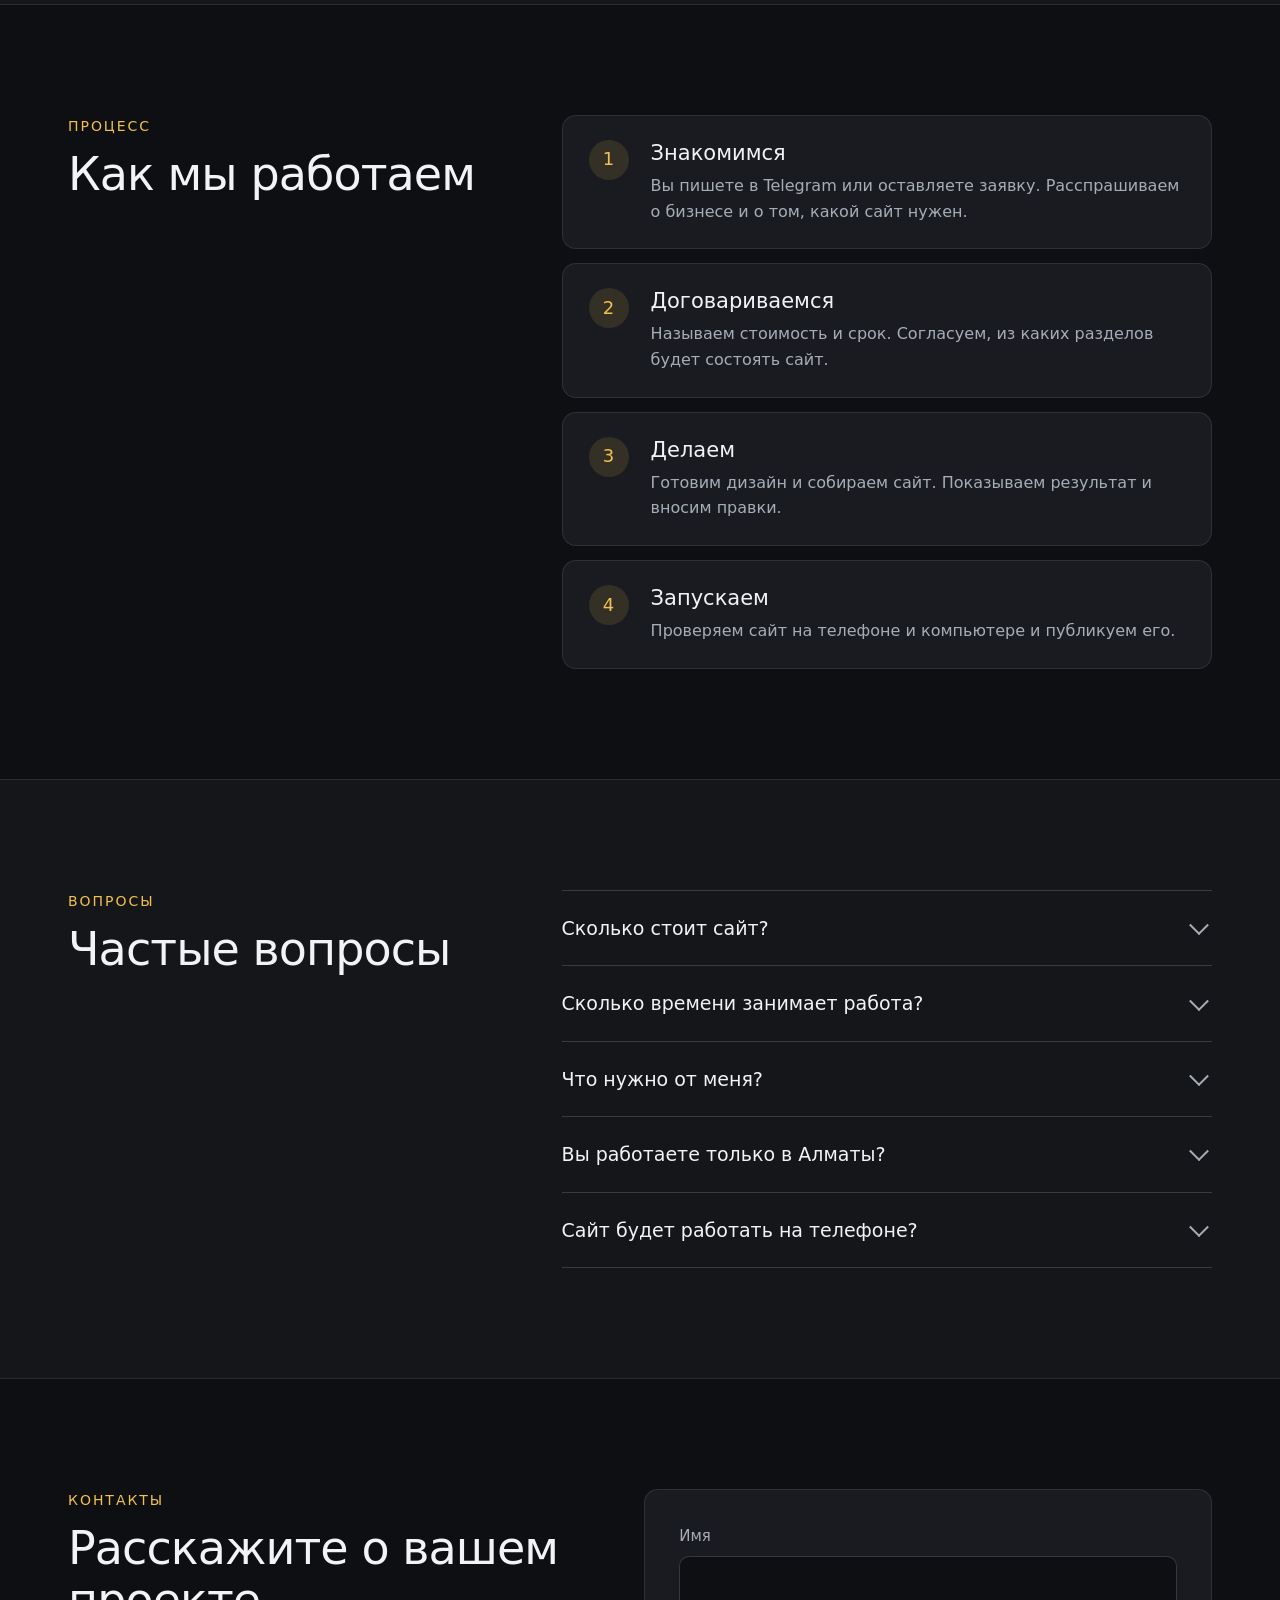
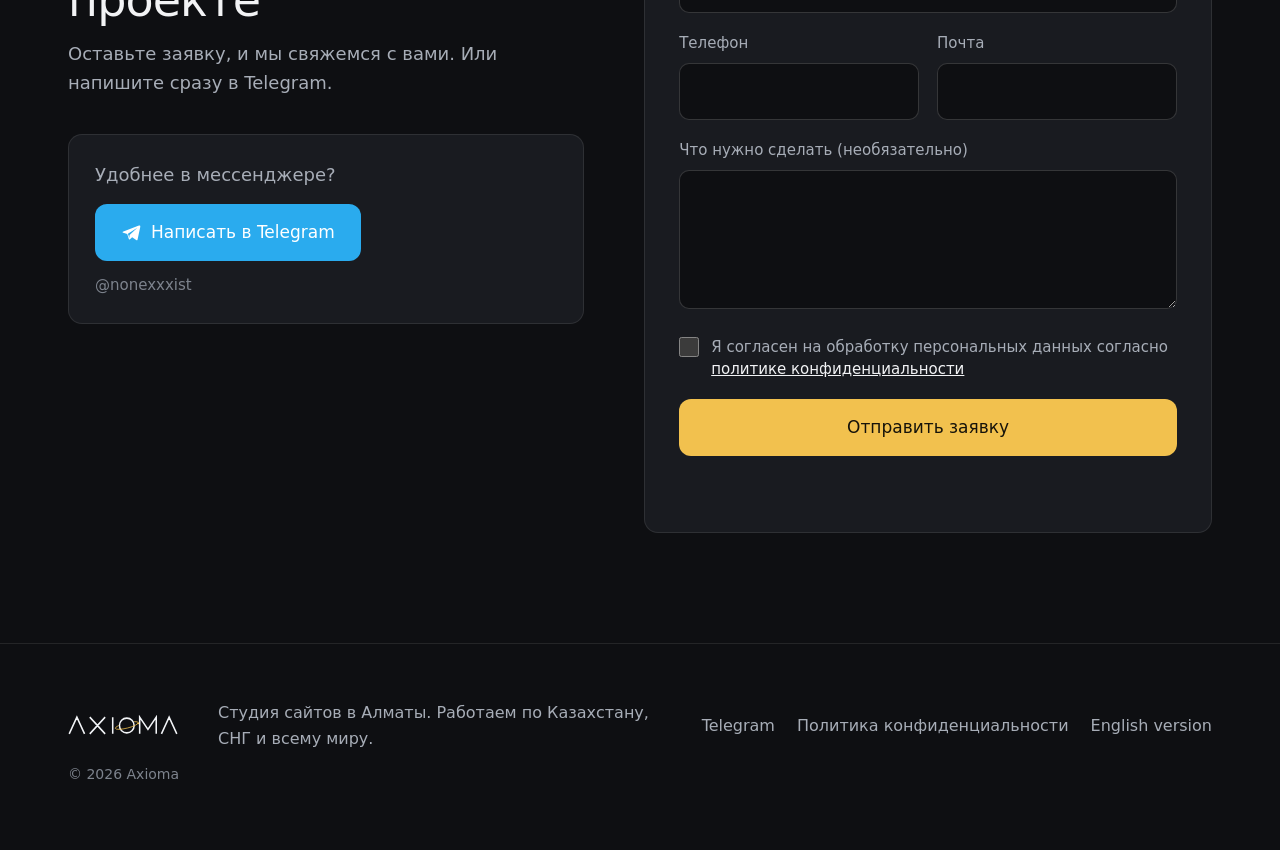
==== commit 8eda01a6: "Redesign: calm portfolio-first home page, no prices; 3D site moves to /space/ Co-Authored-By: Claude" ====
--- a/index.html
+++ b/index.html
@@ -1,101 +1,109 @@
 <!doctype html>
-<html lang="en">
+<html lang="ru">
 <head>
 <meta charset="utf-8">
-<meta name="viewport" content="width=device-width, initial-scale=1, viewport-fit=cover">
-<meta http-equiv="Content-Security-Policy" content="default-src 'none'; script-src 'self' 'sha256-6p13ug9Y/2TWPZMF0aIT0xv2TqxNkp62hhuZFDN2uAM='; style-src 'self' 'unsafe-inline' https://fonts.googleapis.com; font-src https://fonts.gstatic.com; img-src 'self' data:; connect-src https://api.web3forms.com; base-uri 'none'; form-action 'none'; object-src 'none'">
+<meta name="viewport" content="width=device-width, initial-scale=1">
+<meta http-equiv="Content-Security-Policy" content="default-src 'none'; script-src 'self'; style-src 'self' https://fonts.googleapis.com; font-src https://fonts.gstatic.com; img-src 'self' data:; connect-src https://api.web3forms.com; base-uri 'none'; form-action 'none'; object-src 'none'">
 <meta name="referrer" content="strict-origin-when-cross-origin">
-<title>Axioma — websites people remember</title>
-<meta name="description" content="Axioma designs and builds websites people remember. Send your request and get a site made for your business.">
-<meta name="theme-color" content="#000000">
+<meta name="color-scheme" content="dark">
+<meta name="theme-color" content="#0e0f12">
+<title>Axioma — создание сайтов для бизнеса в Алматы</title>
+<meta name="description" content="Студия Axioma создаёт сайты для бизнеса: лендинги, сайты компаний, интернет-магазины. Алматы, Казахстан, СНГ и весь мир. Посмотрите наши работы и напишите нам.">
 <link rel="canonical" href="https://axioma.codes/">
+<link rel="alternate" hreflang="ru" href="https://axioma.codes/">
+<link rel="alternate" hreflang="en" href="https://axioma.codes/en/">
+<link rel="alternate" hreflang="x-default" href="https://axioma.codes/">
+<meta property="og:type" content="website">
+<meta property="og:site_name" content="Axioma">
+<meta property="og:title" content="Axioma — создание сайтов для бизнеса в Алматы">
+<meta property="og:description" content="Студия Axioma создаёт сайты для бизнеса: лендинги, сайты компаний, интернет-магазины. Алматы, Казахстан, СНГ и весь мир. Посмотрите наши работы и напишите нам.">
 <meta property="og:url" content="https://axioma.codes/">
-<meta property="og:site_name" content="Axioma">
-<meta property="og:type" content="website">
-<script type="application/ld+json">{"@context":"https://schema.org","@type":"ProfessionalService","name":"Axioma","url":"https://axioma.codes/","description":"Website design and development studio in Almaty, working worldwide.","serviceType":"Website design and development","address":{"@type":"PostalAddress","addressLocality":"Almaty","addressCountry":"KZ"},"areaServed":"Worldwide"}</script>
-<meta property="og:title" content="Axioma">
-<meta property="og:description" content="We build websites people remember.">
-<link rel="icon" href="data:image/svg+xml,%3Csvg xmlns='http://www.w3.org/2000/svg' viewBox='0 0 32 32'%3E%3Crect width='32' height='32' fill='%23000'/%3E%3Cpath d='M7 25 16 7l9 18' fill='none' stroke='%23fff' stroke-width='2.4'/%3E%3C/svg%3E">
+<meta property="og:image" content="https://axioma.codes/og.png">
+<meta property="og:image:width" content="1200">
+<meta property="og:image:height" content="630">
+<meta name="twitter:card" content="summary_large_image">
+<link rel="icon" href="/img/favicon.svg" type="image/svg+xml">
 <link rel="preconnect" href="https://fonts.googleapis.com">
 <link rel="preconnect" href="https://fonts.gstatic.com" crossorigin>
-<link href="https://fonts.googleapis.com/css2?family=JetBrains+Mono:wght@300;400;500&family=Onest:wght@200;300;400;500&display=swap" rel="stylesheet">
-<link rel="stylesheet" href="css/style.css?v=8ec6172bc0">
-<link rel="modulepreload" href="vendor/three.module.min.js">
-<script type="importmap">{"imports":{"three":"./vendor/three.module.min.js"}}</script>
+<link href="https://fonts.googleapis.com/css2?family=Onest:wght@300;400;500;600&display=swap" rel="stylesheet">
+<link rel="stylesheet" href="/css/home.css?v=519f4a3d72">
+<script src="/js/home.js?v=519f4a3d72" defer></script>
+<script type="application/ld+json">{"@context": "https://schema.org", "@type": "ProfessionalService", "name": "Axioma", "url": "https://axioma.codes/", "description": "Студия Axioma создаёт сайты для бизнеса: лендинги, сайты компаний, интернет-магазины. Алматы, Казахстан, СНГ и весь мир. Посмотрите наши работы и напишите нам.", "logo": "https://axioma.codes/img/logo.svg", "image": "https://axioma.codes/og.png", "address": {"@type": "PostalAddress", "addressLocality": "Almaty", "addressCountry": "KZ"}, "areaServed": "Worldwide", "sameAs": ["https://t.me/nonexxxist"]}</script>
+<script type="application/ld+json">{"@context": "https://schema.org", "@type": "FAQPage", "mainEntity": [{"@type": "Question", "name": "Сколько стоит сайт?", "acceptedAnswer": {"@type": "Answer", "text": "Зависит от задачи: сколько страниц, есть ли каталог, нужна ли анимация. Расскажите, что вам нужно, и мы назовём точную цену до начала работы."}}, {"@type": "Question", "name": "Сколько времени занимает работа?", "acceptedAnswer": {"@type": "Answer", "text": "Срок зависит от объёма. Мы называем его заранее, вместе с ценой."}}, {"@type": "Question", "name": "Что нужно от меня?", "acceptedAnswer": {"@type": "Answer", "text": "Рассказать о бизнесе и прислать тексты и фото, если они есть. Если чего-то нет, подскажем, как быть."}}, {"@type": "Question", "name": "Вы работаете только в Алматы?", "acceptedAnswer": {"@type": "Answer", "text": "Нет. Мы находимся в Алматы, но работаем удалённо с клиентами из Казахстана, СНГ и других стран."}}, {"@type": "Question", "name": "Сайт будет работать на телефоне?", "acceptedAnswer": {"@type": "Answer", "text": "Да. Каждый сайт мы проверяем на телефоне и компьютере."}}]}</script>
 </head>
-<body data-shot="hero" data-tone="dark">
-<svg width="0" height="0" style="position:absolute" aria-hidden="true">
-  <symbol id="mark" viewBox="-8 0 926 160"><path d="M0 150 L65 10 L130 150 M174 10 L304 150 M304 10 L174 150 M368 10 V150 M412 80 a70 70 0 1 0 140 0 a70 70 0 1 0 -140 0 M596 150 V10 L666 112 L736 10 V150 M780 150 L845 10 L910 150" fill="none" stroke="currentColor" stroke-width="13"/></symbol>
-</svg>
-
-<canvas id="gl" aria-hidden="true"></canvas>
-
-<header id="hud">
-  <a class="brand" href="#" data-t-label="backToStart" aria-label="Axioma, back to start"><svg aria-hidden="true"><use href="#mark"/></svg></a>
-  <nav class="hud-r" aria-label="Menu">
-    <a class="menu-link" data-svc href="/en/services/"><span class="long" data-t="svc">Services and prices</span><span class="short" data-t="prices">Prices</span></a>
-    <a id="go-form" class="menu-cta" href="#request"><span class="long" data-t="request">Send a request</span><span class="short" data-t="requestShort">Request</span></a>
-    <button id="lang" type="button" data-t-label="language" aria-label="Switch language"><b data-l="en">EN</b><b data-l="ru">RU</b></button>
-    <button id="sound" type="button" aria-pressed="false" data-t-label="music" aria-label="Music"><span>Music</span><i></i></button>
-  </nav>
-</header>
+<body>
+<header class="top"><div class="wrap">
+  <a class="logo" href="/" aria-label="Axioma"><img src="/img/logo.svg" alt="Axioma" width="132" height="25"></a>
+  <nav class="nav" id="nav"><a href="#work">Работы</a><a href="#services">Что делаем</a><a href="#process">Как работаем</a><a href="#faq">Вопросы</a></nav>
+  <div class="actions">
+    <a class="lang" href="/en/" hreflang="en" title="English version">EN</a>
+    <a class="btn small" href="https://t.me/nonexxxist" target="_blank" rel="noopener"><svg viewBox="0 0 24 24" aria-hidden="true"><path d="M21.5 4.2 2.9 11.4c-1.3.5-1.3 1.2-.2 1.5l4.8 1.5 1.8 5.6c.2.6.1.9.8.9.5 0 .7-.2 1-.5l2.3-2.2 4.8 3.5c.9.5 1.5.2 1.7-.8l3.2-15c.3-1.3-.5-1.9-1.6-1.4zM8.3 14l9.9-6.3c.5-.3.9-.1.5.2l-8.4 7.6-.3 3.6z"/></svg><span>Telegram</span></a>
+    <button class="burger" type="button" aria-controls="nav" aria-expanded="false" aria-label="Меню"><i></i><i></i></button>
+  </div>
+</div></header>
 
 <main>
-  <section class="beat hero" data-in="-30" data-out="58" data-fade="12">
-    <h1 aria-label="Axioma"><svg aria-hidden="true"><use href="#mark"/></svg></h1>
-    <p class="sub" data-t="heroSub">We build websites people remember.</p>
-  </section>
+<section class="hero"><div class="wrap">
+  <div class="hero-txt">
+    <p class="eyebrow">Студия сайтов · Алматы</p>
+    <h1>Сайты для бизнеса, которые приятно открыть</h1>
+    <p class="lead">Делаем лендинги, сайты компаний и интернет-магазины. Работаем с клиентами из Казахстана, СНГ и других стран. Стоимость и сроки обсуждаем под вашу задачу.</p>
+    <div class="cta"><a class="btn" href="#work">Смотреть работы</a><a class="btn ghost" href="#request">Обсудить проект</a></div>
+    <ul class="facts"><li>Сайт удобно смотреть на телефоне и компьютере</li><li>Каждую работу можно открыть и полистать</li><li>Общаемся в Telegram или по телефону</li></ul>
+  </div>
+  <div class="hero-pics" aria-hidden="true">
+    <img class="p1" src="/img/work-lumen.jpg" alt="" width="960" height="600">
+    <img class="p2" src="/img/work-noir.jpg" alt="" width="960" height="600">
+    <img class="p3" src="/img/work-coffee.jpg" alt="" width="960" height="600">
+  </div>
+</div></section>
 
-  <section class="beat left top" data-in="98" data-out="205" data-fade="14">
-    <p class="k" data-t="shipK">Engineering</p>
-    <h2 data-t="shipH">Your website is a machine.</h2>
-    <p class="txt" data-t="shipT">Every part does a job: pages that load fast, clean code and steady work on any device.</p>
-  </section>
+<section id="work" class="sec"><div class="wrap">
+  <div class="head"><p class="eyebrow">Портфолио</p><h2>Наши работы</h2><p class="sub">Наши проекты и демо-сайты для разных видов бизнеса. Нажмите на карточку, чтобы открыть сайт.</p></div>
+  <div class="works"><a class="work" href="https://rootvandal.github.io/zen/" target="_blank" rel="noopener"><span class="shot"><img src="/img/work-zen.jpg" alt="ZEN: Сайт-портфолио студии" width="960" height="600" loading="lazy"></span><span class="meta"><span class="kind">Сайт-портфолио студии</span><span class="name">ZEN</span><span class="text">Тёмная японская эстетика: красное солнце, самурай и горы, которые оживают при прокрутке.</span><span class="foot"><span class="badge ours">Наш проект</span><span class="go">Открыть сайт <svg viewBox="0 0 16 16" aria-hidden="true"><path d="M5 11 11 5M6 5h5v5"/></svg></span></span></span></a><a class="work" href="https://kenyfn.github.io/planet-preview/" target="_blank" rel="noopener"><span class="shot"><img src="/img/work-planet.jpg" alt="PLANET: Сайт веб-студии" width="960" height="600" loading="lazy"></span><span class="meta"><span class="kind">Сайт веб-студии</span><span class="name">PLANET</span><span class="text">Светлый сайт с вишнёвым деревом, которое растёт при прокрутке. Услуги, этапы работы, вопросы и форма заявки.</span><span class="foot"><span class="badge ours">Наш проект</span><span class="go">Открыть сайт <svg viewBox="0 0 16 16" aria-hidden="true"><path d="M5 11 11 5M6 5h5v5"/></svg></span></span></span></a><a class="work" href="https://rootvandal.github.io/noir-detailing/" target="_blank" rel="noopener"><span class="shot"><img src="/img/work-noir.jpg" alt="NOIR Detailing: Сайт детейлинг-студии" width="960" height="600" loading="lazy"></span><span class="meta"><span class="kind">Сайт детейлинг-студии</span><span class="name">NOIR Detailing</span><span class="text">Строгий чёрно-белый стиль автомобильного журнала, калькулятор стоимости и галереи работ.</span><span class="foot"><span class="badge">Демо, компания вымышлена</span><span class="go">Открыть сайт <svg viewBox="0 0 16 16" aria-hidden="true"><path d="M5 11 11 5M6 5h5v5"/></svg></span></span></span></a><a class="work" href="/space/" target="_blank" rel="noopener"><span class="shot"><img src="/img/work-space.jpg" alt="Axioma Space: 3D-сайт" width="960" height="600" loading="lazy"></span><span class="meta"><span class="kind">3D-сайт</span><span class="name">Axioma Space</span><span class="text">Космическое путешествие в браузере: корабль, галактика и чёрная дыра. Сцены и музыка создаются в реальном времени.</span><span class="foot"><span class="badge ours">Наш проект</span><span class="go">Открыть сайт <svg viewBox="0 0 16 16" aria-hidden="true"><path d="M5 11 11 5M6 5h5v5"/></svg></span></span></span></a><a class="work" href="https://rootvandal.github.io/axioma-demos/lumen/" target="_blank" rel="noopener"><span class="shot"><img src="/img/work-lumen.jpg" alt="Lumen: Интернет-магазин украшений" width="960" height="600" loading="lazy"></span><span class="meta"><span class="kind">Интернет-магазин украшений</span><span class="name">Lumen</span><span class="text">Спокойная типографика и золото на тёплом фоне. Каталог по категориям, корзина и рассказ о мастерской.</span><span class="foot"><span class="badge">Демо, компания вымышлена</span><span class="go">Открыть сайт <svg viewBox="0 0 16 16" aria-hidden="true"><path d="M5 11 11 5M6 5h5v5"/></svg></span></span></span></a><a class="work" href="https://rootvandal.github.io/axioma-demos/coffee/" target="_blank" rel="noopener"><span class="shot"><img src="/img/work-coffee.jpg" alt="Bloom Coffee: Лендинг кофейни" width="960" height="600" loading="lazy"></span><span class="meta"><span class="kind">Лендинг кофейни</span><span class="name">Bloom Coffee</span><span class="text">Тёплый первый экран, меню с фото и фильтром, часы работы и как найти кофейню.</span><span class="foot"><span class="badge">Демо, компания вымышлена</span><span class="go">Открыть сайт <svg viewBox="0 0 16 16" aria-hidden="true"><path d="M5 11 11 5M6 5h5v5"/></svg></span></span></span></a><a class="work" href="https://rootvandal.github.io/axioma-demos/build/" target="_blank" rel="noopener"><span class="shot"><img src="/img/work-build.jpg" alt="Qala Build: Сайт строительной компании" width="960" height="600" loading="lazy"></span><span class="meta"><span class="kind">Сайт строительной компании</span><span class="name">Qala Build</span><span class="text">Дома под ключ: услуги, сданные объекты, этапы работы и заявка на расчёт сметы.</span><span class="foot"><span class="badge">Демо, компания вымышлена</span><span class="go">Открыть сайт <svg viewBox="0 0 16 16" aria-hidden="true"><path d="M5 11 11 5M6 5h5v5"/></svg></span></span></span></a></div>
+</div></section>
 
-  <section class="beat left top" data-in="218" data-out="314" data-fade="14">
-    <p class="k" data-t="scaleK">Visibility</p>
-    <h2 data-t="scaleH">Over a billion websites. Yours gets noticed.</h2>
-    <p class="txt" data-t="scaleT">Search optimisation, speed and a memorable look set you apart from everyone else in your niche.</p>
-  </section>
+<section id="services" class="sec alt"><div class="wrap">
+  <div class="head"><p class="eyebrow">Услуги</p><h2>Что мы делаем</h2></div>
+  <div class="cards"><div class="card"><span class="num">01</span><h3>Лендинг</h3><p>Одна страница для товара, услуги или акции. Подходит для рекламы: человек сразу видит главное и оставляет заявку.</p></div><div class="card"><span class="num">02</span><h3>Сайт компании</h3><p>Несколько страниц: услуги, о компании, работы, контакты. Помогает клиентам узнать вас и связаться.</p></div><div class="card"><span class="num">03</span><h3>Интернет-магазин или каталог</h3><p>Товары по категориям, карточки с фото, корзина или запрос цены.</p></div><div class="card"><span class="num">04</span><h3>Сайт с 3D и анимацией</h3><p>Для тех, кто хочет выделиться: живой первый экран, который запоминается.</p></div></div>
+  <p class="note">Цену называем после короткого разговора о задаче: она зависит от объёма работы. Напишите нам, это ни к чему не обязывает. <a href="#request">Обсудить проект →</a></p>
+</div></section>
 
-  <section class="beat left top" data-in="328" data-out="400" data-fade="14">
-    <p class="k" data-t="holeK">Attention</p>
-    <h2 data-t="holeH">A site people can’t pull away from.</h2>
-    <p class="txt" data-t="holeT">Gravity works online too. A strong first screen draws the visitor in and keeps them to the end.</p>
-  </section>
+<section id="process" class="sec"><div class="wrap split">
+  <div class="head"><p class="eyebrow">Процесс</p><h2>Как мы работаем</h2></div>
+  <ol class="steps"><li><span class="num">1</span><div><h3>Знакомимся</h3><p>Вы пишете в Telegram или оставляете заявку. Расспрашиваем о бизнесе и о том, какой сайт нужен.</p></div></li><li><span class="num">2</span><div><h3>Договариваемся</h3><p>Называем стоимость и срок. Согласуем, из каких разделов будет состоять сайт.</p></div></li><li><span class="num">3</span><div><h3>Делаем</h3><p>Готовим дизайн и собираем сайт. Показываем результат и вносим правки.</p></div></li><li><span class="num">4</span><div><h3>Запускаем</h3><p>Проверяем сайт на телефоне и компьютере и публикуем его.</p></div></li></ol>
+</div></section>
 
-  <section class="beat apply" data-in="498" data-out="900" data-fade="20">
-    <form id="apply" novalidate data-key="60fc50cc-e30a-4f0f-ad9b-0dfa5df84218">
-      <input class="trap" type="checkbox" name="botcheck" tabindex="-1" autocomplete="off" aria-hidden="true">
-      <h2 data-t="formH">Your website request</h2>
-      <div class="row">
-        <div class="field"><label for="f-name" data-t="name">Name</label><input id="f-name" name="name" type="text" autocomplete="name" maxlength="80" required><span class="err" role="alert"></span></div>
-        <div class="field"><label for="f-phone" data-t="phone">Phone</label><input id="f-phone" name="phone" type="tel" autocomplete="tel" inputmode="tel" maxlength="24" required><span class="err" role="alert"></span></div>
-        <div class="field"><label for="f-email" data-t="email">Email</label><input id="f-email" name="email" type="email" autocomplete="email" inputmode="email" maxlength="120" required><span class="err" role="alert"></span></div>
-        <div class="field wish"><label for="f-wish" data-t="wish">Wishes for your site (optional)</label><textarea id="f-wish" name="message" rows="2" maxlength="1000" autocomplete="off"></textarea></div>
-        <button type="submit"><span data-t="send">Send request</span><i>→</i></button>
-      </div>
-      <p id="apply-status" class="status" role="status"></p>
-    </form>
-    <p id="after" class="after" role="status"></p>
-    <a id="svc" class="svc-btn" data-svc href="/en/services/"><span data-t="svc">Services and prices</span><i>→</i></a>
-  </section>
-  <footer class="beat foot" data-in="505" data-out="900" data-fade="16">
-    <span>Axioma</span>
-    <span data-t="foot">Every scene and every note is generated in real time</span>
-  </footer>
+<section id="faq" class="sec alt"><div class="wrap split">
+  <div class="head"><p class="eyebrow">Вопросы</p><h2>Частые вопросы</h2></div>
+  <div class="faq"><details><summary>Сколько стоит сайт?</summary><p>Зависит от задачи: сколько страниц, есть ли каталог, нужна ли анимация. Расскажите, что вам нужно, и мы назовём точную цену до начала работы.</p></details><details><summary>Сколько времени занимает работа?</summary><p>Срок зависит от объёма. Мы называем его заранее, вместе с ценой.</p></details><details><summary>Что нужно от меня?</summary><p>Рассказать о бизнесе и прислать тексты и фото, если они есть. Если чего-то нет, подскажем, как быть.</p></details><details><summary>Вы работаете только в Алматы?</summary><p>Нет. Мы находимся в Алматы, но работаем удалённо с клиентами из Казахстана, СНГ и других стран.</p></details><details><summary>Сайт будет работать на телефоне?</summary><p>Да. Каждый сайт мы проверяем на телефоне и компьютере.</p></details></div>
+</div></section>
+
+<section id="request" class="sec"><div class="wrap contact">
+  <div class="head">
+    <p class="eyebrow">Контакты</p><h2>Расскажите о вашем проекте</h2><p class="sub">Оставьте заявку, и мы свяжемся с вами. Или напишите сразу в Telegram.</p>
+    <div class="tgcard"><p>Удобнее в мессенджере?</p><a class="btn tg" href="https://t.me/nonexxxist" target="_blank" rel="noopener"><svg viewBox="0 0 24 24" aria-hidden="true"><path d="M21.5 4.2 2.9 11.4c-1.3.5-1.3 1.2-.2 1.5l4.8 1.5 1.8 5.6c.2.6.1.9.8.9.5 0 .7-.2 1-.5l2.3-2.2 4.8 3.5c.9.5 1.5.2 1.7-.8l3.2-15c.3-1.3-.5-1.9-1.6-1.4zM8.3 14l9.9-6.3c.5-.3.9-.1.5.2l-8.4 7.6-.3 3.6z"/></svg><span>Написать в Telegram</span></a><span class="handle">@nonexxxist</span></div>
+  </div>
+  <form id="apply" class="form" novalidate data-key="a1237403-07fb-4b6d-88e4-250b3a159863" data-msgs='{&quot;errName&quot;: &quot;Введите имя&quot;, &quot;errPhone&quot;: &quot;Введите корректный номер&quot;, &quot;errEmail&quot;: &quot;Введите корректную почту&quot;, &quot;errConsent&quot;: &quot;Подтвердите согласие&quot;, &quot;errSend&quot;: &quot;Не удалось отправить. Попробуйте ещё раз или напишите в Telegram.&quot;, &quot;ok&quot;: &quot;Спасибо, заявка отправлена! Мы скоро с вами свяжемся.&quot;, &quot;sending&quot;: &quot;Отправляем…&quot;, &quot;send&quot;: &quot;Отправить заявку&quot;}'>
+    <label class="trap" aria-hidden="true">botcheck<input type="checkbox" name="botcheck" tabindex="-1" autocomplete="off"></label>
+    <div class="field"><label for="f-name">Имя</label><input id="f-name" name="name" required maxlength="80" autocomplete="name"><span class="err" role="alert"></span></div>
+    <div class="row">
+      <div class="field"><label for="f-phone">Телефон</label><input id="f-phone" name="phone" type="tel" required maxlength="20" autocomplete="tel" inputmode="tel"><span class="err" role="alert"></span></div>
+      <div class="field"><label for="f-email">Почта</label><input id="f-email" name="email" type="email" required maxlength="120" autocomplete="email"><span class="err" role="alert"></span></div>
+    </div>
+    <div class="field"><label for="f-msg">Что нужно сделать (необязательно)</label><textarea id="f-msg" name="message" rows="4" maxlength="1500"></textarea></div>
+    <div class="field consent"><label><input type="checkbox" name="consent" required> <span>Я согласен на обработку персональных данных согласно <a href="/privacy/">политике конфиденциальности</a></span></label><span class="err" role="alert"></span></div>
+    <button class="btn wide" type="submit">Отправить заявку</button>
+    <p class="status" id="apply-status" role="status"></p>
+  </form>
+</div></section>
 </main>
 
-<div class="tag3d" data-anchor="reactor" data-in="128" data-out="170"><i></i><p><b>A</b> <span data-t="tagA">Speed</span><small data-t="tagAs">Pages load without the wait</small></p></div>
-<div class="tag3d" data-anchor="habitat" data-in="150" data-out="190"><i></i><p><b>B</b> <span data-t="tagB">Adaptive</span><small data-t="tagBs">Phone, tablet, desktop</small></p></div>
-<div class="tag3d" data-anchor="dish" data-in="172" data-out="207"><i></i><p><b>C</b> <span data-t="tagC">SEO</span><small data-t="tagCs">Search brings clients to you</small></p></div>
-<div class="tag3d" data-anchor="here" data-shot="scale" data-in="262" data-out="316"><i></i><p><b>◦</b> <span data-t="tagH">Your website</span><small data-t="tagHs">One in a billion</small></p></div>
-
-<div id="card" aria-hidden="true"><span></span></div>
-<div id="nudge" aria-hidden="true"><span data-t="nudge">Scroll down</span><i></i></div>
-<div id="scroll" aria-hidden="true"></div>
-<noscript><p class="msg">This site needs JavaScript and WebGL2.</p></noscript>
-<p class="msg nogl-msg" data-t="noGl">This browser can’t run WebGL2, which Axioma needs. Try a different browser.</p>
-<script type="module" src="app-8ec6172bc0.js"></script>
+<footer class="bottom"><div class="wrap">
+  <img src="/img/logo.svg" alt="Axioma" width="110" height="21">
+  <p>Студия сайтов в Алматы. Работаем по Казахстану, СНГ и всему миру.</p>
+  <p class="links"><a href="https://t.me/nonexxxist" target="_blank" rel="noopener">Telegram</a><a href="/privacy/">Политика конфиденциальности</a><a href="/en/">English version</a></p>
+  <p class="copy">© 2026 Axioma</p>
+</div></footer>
 </body>
 </html>
--- a/css/home.css
+++ b/css/home.css
@@ -0,0 +1,178 @@
+:root{
+  --bg:#0e0f12;--bg2:#14161a;--card:#191b20;--line:rgba(255,255,255,.09);--line2:rgba(255,255,255,.16);
+  --fg:#f2f3f5;--mute:#a7adb7;--dim:#7d838d;--gold:#f2c14e;--gold2:#e0ad35;--red:#ff7b72;--green:#7bd88f;
+  --r:14px;--sans:"Onest","Segoe UI",system-ui,-apple-system,sans-serif
+}
+*{box-sizing:border-box;margin:0}
+html{background:var(--bg);color-scheme:dark;-webkit-text-size-adjust:100%;scroll-behavior:smooth;scroll-padding-top:84px}
+body{background:var(--bg);color:var(--fg);font:400 18px/1.6 var(--sans);-webkit-font-smoothing:antialiased}
+a{color:inherit}
+img{display:block;max-width:100%;height:auto}
+button,input,textarea{font:inherit;color:inherit}
+:focus-visible{outline:2px solid var(--gold);outline-offset:3px;border-radius:6px}
+.wrap{max-width:1200px;margin:0 auto;padding:0 28px}
+
+/* header */
+.top{position:sticky;top:0;z-index:20;background:rgba(14,15,18,.86);-webkit-backdrop-filter:blur(14px);backdrop-filter:blur(14px);border-bottom:1px solid var(--line)}
+.top .wrap{display:flex;align-items:center;gap:32px;height:72px}
+.logo img{width:132px;height:auto}
+.nav{display:flex;gap:28px;margin-left:auto;font-size:16px}
+.nav a{text-decoration:none;color:var(--mute);transition:color .2s}
+.nav a:hover{color:var(--fg)}
+.actions{display:flex;align-items:center;gap:12px}
+.lang{text-decoration:none;font-size:14px;font-weight:500;color:var(--mute);padding:8px 10px;border:1px solid var(--line2);border-radius:8px}
+.lang:hover{color:var(--fg);border-color:var(--fg)}
+.burger{display:none;width:42px;height:42px;border:1px solid var(--line2);border-radius:10px;background:none;cursor:pointer;position:relative}
+.burger i{position:absolute;left:12px;right:12px;height:2px;background:var(--fg);transition:transform .25s}
+.burger i:first-child{top:15px}.burger i:last-child{bottom:15px}
+.burger[aria-expanded="true"] i:first-child{transform:translateY(4px) rotate(45deg)}
+.burger[aria-expanded="true"] i:last-child{transform:translateY(-4px) rotate(-45deg)}
+
+/* buttons */
+.btn{display:inline-flex;align-items:center;justify-content:center;gap:10px;padding:15px 26px;border-radius:12px;background:var(--gold);color:#16130a;font-weight:500;font-size:17px;text-decoration:none;border:0;cursor:pointer;transition:background .2s,transform .2s}
+.btn:hover{background:var(--gold2);transform:translateY(-1px)}
+.btn svg{width:20px;height:20px;fill:currentColor}
+.btn.small{padding:10px 16px;font-size:15px;border-radius:10px}
+.btn.small svg{width:18px;height:18px}
+.btn.ghost{background:transparent;color:var(--fg);border:1px solid var(--line2)}
+.btn.ghost:hover{border-color:var(--fg);background:rgba(255,255,255,.04)}
+.btn.wide{width:100%}
+.btn:disabled{opacity:.6;cursor:wait;transform:none}
+
+/* hero */
+.hero{padding:88px 0 96px;overflow:hidden}
+.hero .wrap{display:grid;grid-template-columns:1.05fr 1fr;gap:56px;align-items:center}
+.eyebrow{font-size:14px;font-weight:500;letter-spacing:.14em;text-transform:uppercase;color:var(--gold)}
+h1{font-weight:500;font-size:clamp(38px,5.2vw,64px);line-height:1.08;letter-spacing:-.025em;margin:18px 0 22px}
+.lead{font-size:20px;color:var(--mute);max-width:560px}
+.cta{display:flex;flex-wrap:wrap;gap:12px;margin-top:34px}
+.facts{list-style:none;padding:0;margin-top:40px;display:grid;gap:10px;color:var(--mute);font-size:16px}
+.facts li{display:flex;gap:12px;align-items:flex-start}
+.facts li:before{content:"";flex:none;width:18px;height:18px;margin-top:4px;border-radius:50%;background:var(--gold) url("data:image/svg+xml,%3Csvg xmlns='http://www.w3.org/2000/svg' viewBox='0 0 18 18'%3E%3Cpath d='m5 9.2 2.6 2.6L13 6.4' fill='none' stroke='%2316130a' stroke-width='2'/%3E%3C/svg%3E")}
+.hero-pics{position:relative;aspect-ratio:1/0.92}
+.hero-pics img{position:absolute;width:74%;border-radius:12px;border:1px solid var(--line2);box-shadow:0 30px 60px rgba(0,0,0,.5)}
+.hero-pics .p1{right:0;top:0}
+.hero-pics .p2{left:0;top:26%}
+.hero-pics .p3{right:6%;bottom:0}
+
+/* sections */
+.sec{padding:110px 0}
+.sec.alt{background:var(--bg2);border-top:1px solid var(--line);border-bottom:1px solid var(--line)}
+.head{margin-bottom:48px}
+h2{font-weight:500;font-size:clamp(32px,3.8vw,46px);line-height:1.12;letter-spacing:-.02em;margin-top:12px}
+.sub{color:var(--mute);margin-top:14px;max-width:620px}
+h3{font-weight:500;font-size:21px;line-height:1.3}
+
+/* work */
+.works{display:grid;grid-template-columns:repeat(2,1fr);gap:28px}
+.work{display:flex;flex-direction:column;text-decoration:none;background:var(--card);border:1px solid var(--line);border-radius:var(--r);overflow:hidden;transition:border-color .25s,transform .25s}
+.work:hover{border-color:var(--line2);transform:translateY(-3px)}
+.shot{display:block;aspect-ratio:16/10;overflow:hidden;border-bottom:1px solid var(--line);background:#000}
+.shot img{width:100%;height:100%;object-fit:cover;transition:transform .6s ease}
+.work:hover .shot img{transform:scale(1.03)}
+.meta{display:flex;flex-direction:column;gap:6px;padding:24px 26px 26px;flex:1}
+.kind{font-size:14px;color:var(--gold);font-weight:500}
+.name{font-size:24px;font-weight:500}
+.text{color:var(--mute);font-size:17px}
+.foot{display:flex;justify-content:space-between;align-items:center;gap:12px;margin-top:auto;padding-top:16px}
+.badge{font-size:13px;color:var(--dim);border:1px solid var(--line2);border-radius:20px;padding:4px 12px}
+.badge.ours{color:var(--gold);border-color:rgba(242,193,78,.4)}
+.go{display:inline-flex;align-items:center;gap:6px;font-weight:500;font-size:16px;white-space:nowrap}
+.go svg{width:16px;height:16px;fill:none;stroke:currentColor;stroke-width:1.6}
+.work:hover .go{color:var(--gold)}
+
+/* services */
+.cards{display:grid;grid-template-columns:repeat(2,1fr);gap:20px}
+.card{background:var(--card);border:1px solid var(--line);border-radius:var(--r);padding:28px 26px}
+.card .num{display:block;font-size:14px;color:var(--gold);margin-bottom:22px}
+.card p{color:var(--mute);font-size:16px;margin-top:10px}
+.note{margin-top:32px;color:var(--mute);max-width:760px}
+.note a{color:var(--gold);text-decoration:none;white-space:nowrap}
+
+/* process + faq */
+.split{display:grid;grid-template-columns:.8fr 1.2fr;gap:60px;align-items:start}
+.split .head{position:sticky;top:110px}
+.steps{list-style:none;padding:0;display:grid;gap:14px}
+.steps li{display:flex;gap:22px;background:var(--card);border:1px solid var(--line);border-radius:var(--r);padding:24px 26px}
+.steps .num{flex:none;width:40px;height:40px;border-radius:50%;display:grid;place-items:center;background:rgba(242,193,78,.12);color:var(--gold);font-weight:500}
+.steps p{color:var(--mute);font-size:16px;margin-top:6px}
+.faq details{border-bottom:1px solid var(--line2)}
+.faq details:first-child{border-top:1px solid var(--line2)}
+.faq summary{list-style:none;cursor:pointer;padding:22px 44px 22px 0;font-size:19px;font-weight:500;position:relative}
+.faq summary::-webkit-details-marker{display:none}
+.faq summary:after{content:"";position:absolute;right:6px;top:50%;width:12px;height:12px;border-right:2px solid var(--mute);border-bottom:2px solid var(--mute);transform:translateY(-70%) rotate(45deg);transition:transform .2s}
+.faq details[open] summary:after{transform:translateY(-30%) rotate(-135deg)}
+.faq p{color:var(--mute);padding:0 0 24px;max-width:640px}
+
+/* contact */
+.contact{display:grid;grid-template-columns:1fr 1.1fr;gap:60px;align-items:start}
+.tgcard{margin-top:36px;padding:26px;border-radius:var(--r);background:var(--card);border:1px solid var(--line)}
+.tgcard p{color:var(--mute);margin-bottom:14px}
+.btn.tg{background:#2aabee;color:#fff}
+.btn.tg:hover{background:#1e98d8}
+.handle{display:block;margin-top:12px;color:var(--dim);font-size:15px}
+.form{background:var(--card);border:1px solid var(--line);border-radius:var(--r);padding:34px;display:grid;gap:18px}
+.row{display:grid;grid-template-columns:1fr 1fr;gap:18px}
+.field label{display:block;font-size:15px;color:var(--mute);margin-bottom:8px}
+.field input,.field textarea{width:100%;background:var(--bg);border:1px solid var(--line2);border-radius:10px;padding:14px 16px;font-size:17px;transition:border-color .2s}
+.field textarea{resize:vertical;min-height:110px}
+.field input:focus,.field textarea:focus{outline:none;border-color:var(--gold)}
+.field.bad input{border-color:var(--red)}
+.err{display:block;color:var(--red);font-size:14px;min-height:0;margin-top:6px}
+.err:empty{display:none}
+.consent label{display:flex;gap:12px;align-items:flex-start;font-size:15px;line-height:1.5;color:var(--mute);margin:0;cursor:pointer}
+.consent input{width:20px;height:20px;flex:none;margin-top:1px;accent-color:var(--gold);padding:0}
+.consent a{color:var(--fg)}
+.status{font-size:16px;min-height:1.5em}
+.status.ok{color:var(--green)}
+.status.fail{color:var(--red)}
+.trap{position:absolute;left:-9999px;width:1px;height:1px;overflow:hidden}
+
+/* footer */
+.bottom{border-top:1px solid var(--line);padding:56px 0 64px;color:var(--mute);font-size:16px}
+.bottom .wrap{display:grid;grid-template-columns:auto 1fr auto;gap:12px 40px;align-items:center}
+.bottom img{width:110px}
+.bottom .links{display:flex;gap:22px;flex-wrap:wrap}
+.bottom .links a{text-decoration:none}
+.bottom .links a:hover{color:var(--fg)}
+.bottom .copy{grid-column:1/-1;color:var(--dim);font-size:14px}
+
+/* tablets */
+@media (max-width:1060px){
+  .nav{gap:20px;font-size:15px}
+  .cards{grid-template-columns:1fr 1fr}
+  .hero .wrap{grid-template-columns:1fr}
+  .hero-pics{max-width:620px;width:100%;margin:10px auto 0}
+  .split,.contact{grid-template-columns:1fr;gap:10px}
+  .split .head{position:static}
+  .bottom .wrap{grid-template-columns:1fr}
+}
+/* phones */
+@media (max-width:860px){
+  .wrap{padding:0 20px}
+  .top .wrap{gap:12px;height:64px}
+  .logo img{width:112px}
+  .actions{margin-left:auto}
+  .burger{display:block}
+  .nav{display:none;position:absolute;left:0;right:0;top:64px;flex-direction:column;gap:0;margin:0;padding:8px 20px 18px;background:var(--bg);border-bottom:1px solid var(--line)}
+  .nav.open{display:flex}
+  .nav a{padding:14px 0;font-size:18px;color:var(--fg);border-bottom:1px solid var(--line)}
+  .nav a:last-child{border-bottom:0}
+  .hero{padding:48px 0 64px}
+  .lead{font-size:18px}
+  .sec{padding:76px 0}
+  .head{margin-bottom:32px}
+  .works{grid-template-columns:1fr;gap:20px}
+  .meta{padding:20px}
+  .name{font-size:22px}
+  .cards{grid-template-columns:1fr;gap:14px}
+  .form{padding:22px}
+  .row{grid-template-columns:1fr}
+  .cta .btn{flex:1 1 220px}
+}
+@media (max-width:420px){
+  .btn.small span{display:none}
+  .btn.small{padding:10px 12px}
+  .steps li{gap:16px;padding:20px}
+}
+@media (prefers-reduced-motion:reduce){html{scroll-behavior:auto}*{transition:none!important}}
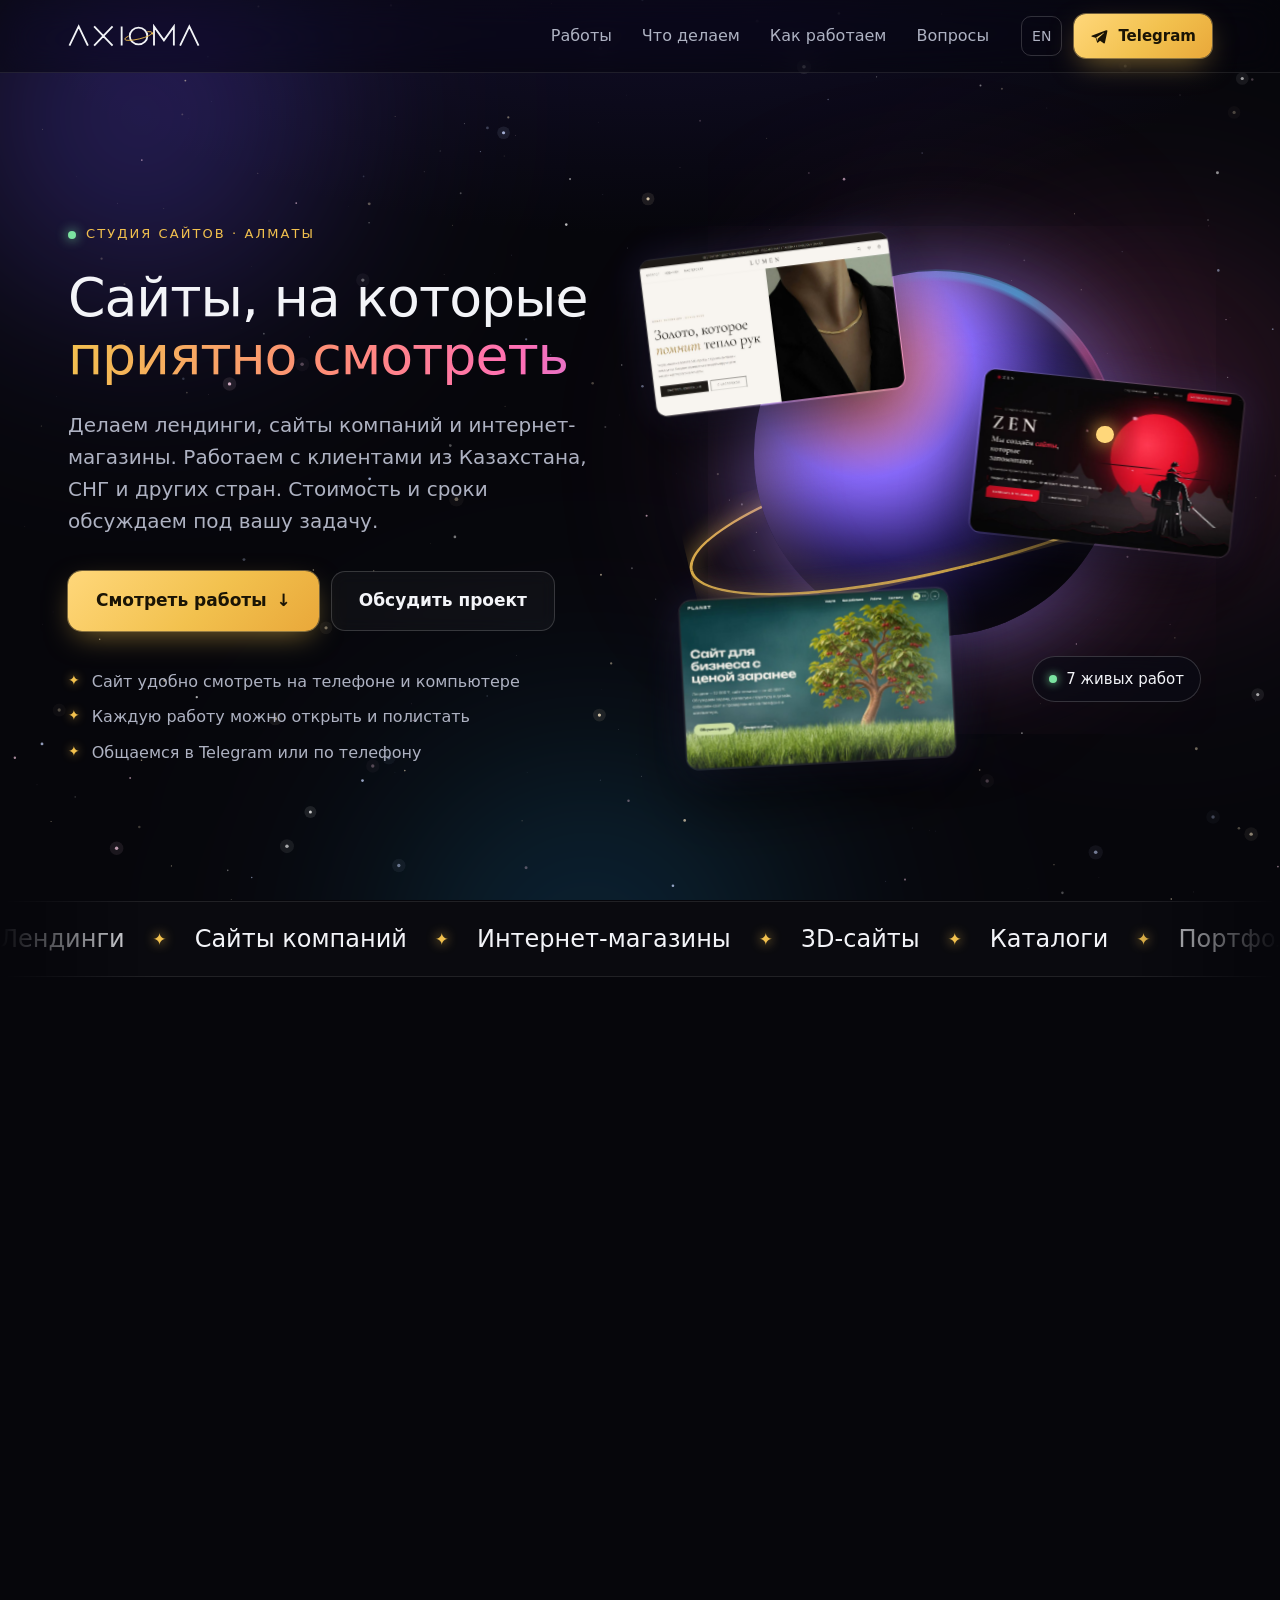
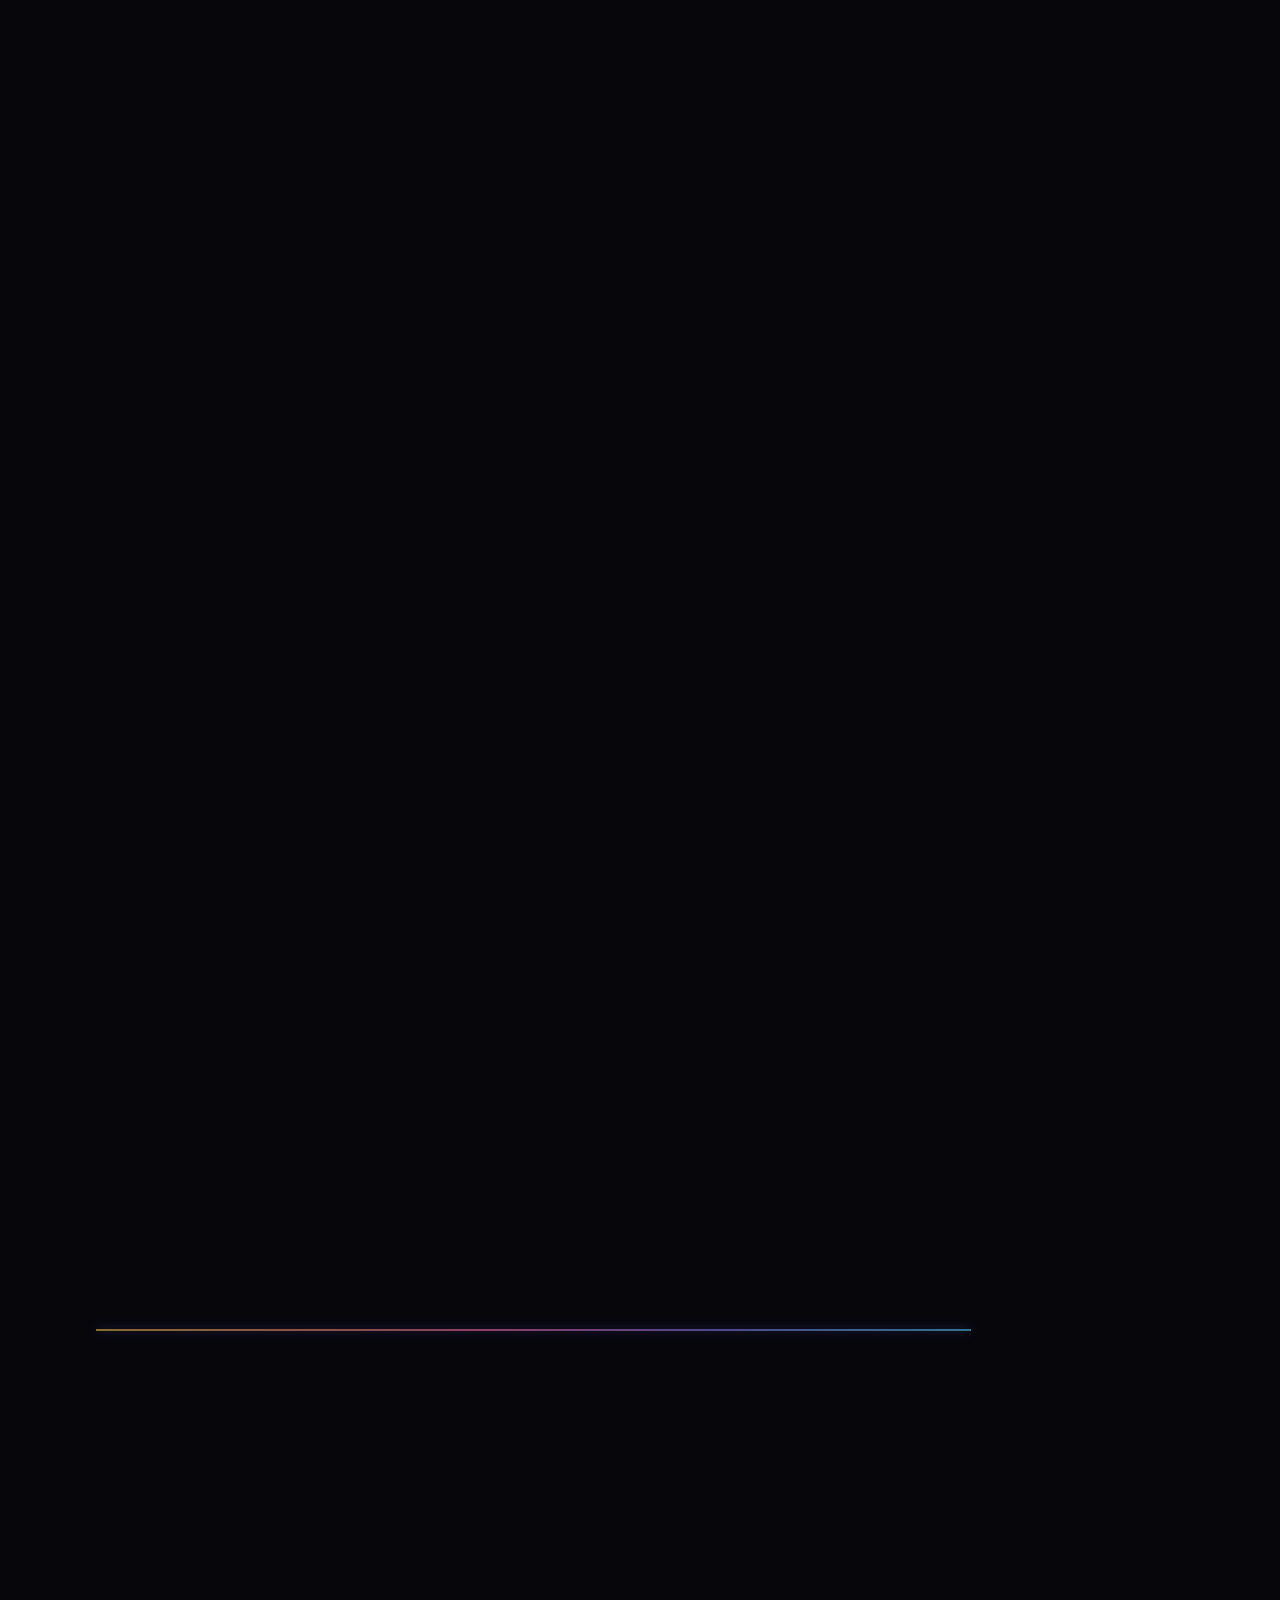
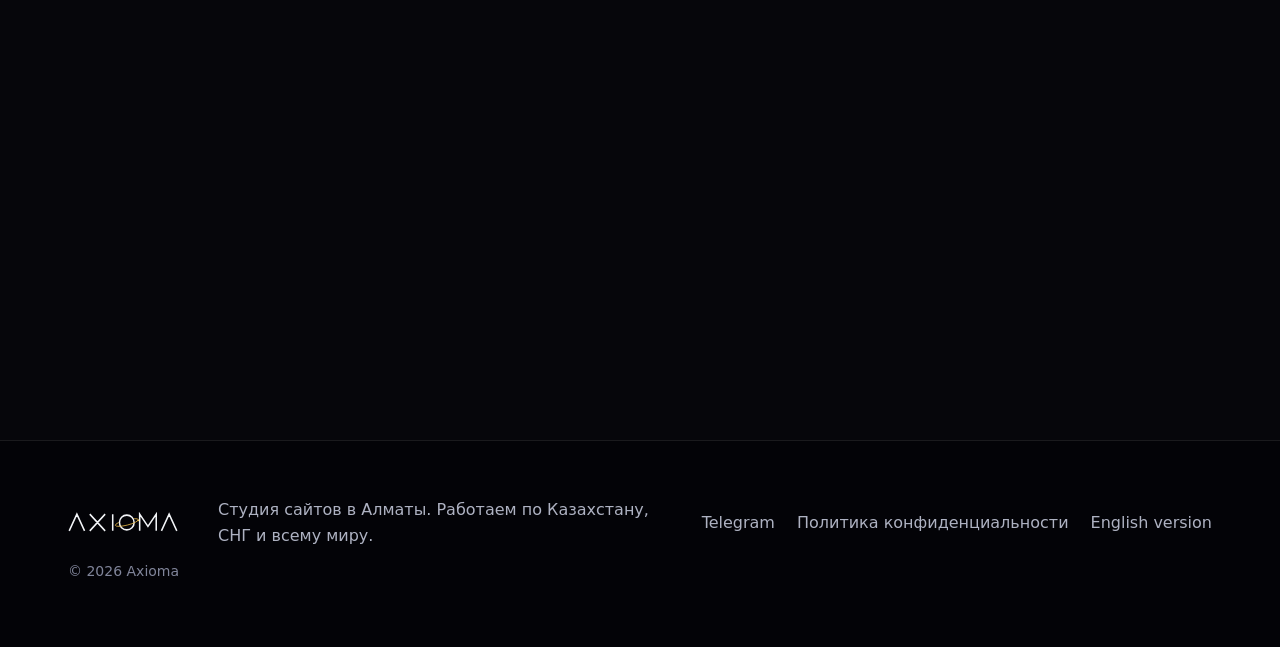
==== commit 42fb8b13: "Home: space style with starfield, nebula, ringed planet, glass cards and reveal effects Co-Authored-" ====
--- a/index.html
+++ b/index.html
@@ -1,12 +1,12 @@
 <!doctype html>
-<html lang="ru">
+<html lang="ru" class="nojs">
 <head>
 <meta charset="utf-8">
 <meta name="viewport" content="width=device-width, initial-scale=1">
 <meta http-equiv="Content-Security-Policy" content="default-src 'none'; script-src 'self'; style-src 'self' https://fonts.googleapis.com; font-src https://fonts.gstatic.com; img-src 'self' data:; connect-src https://api.web3forms.com; base-uri 'none'; form-action 'none'; object-src 'none'">
 <meta name="referrer" content="strict-origin-when-cross-origin">
 <meta name="color-scheme" content="dark">
-<meta name="theme-color" content="#0e0f12">
+<meta name="theme-color" content="#0b0b10">
 <title>Axioma — создание сайтов для бизнеса в Алматы</title>
 <meta name="description" content="Студия Axioma создаёт сайты для бизнеса: лендинги, сайты компаний, интернет-магазины. Алматы, Казахстан, СНГ и весь мир. Посмотрите наши работы и напишите нам.">
 <link rel="canonical" href="https://axioma.codes/">
@@ -25,13 +25,15 @@
 <link rel="icon" href="/img/favicon.svg" type="image/svg+xml">
 <link rel="preconnect" href="https://fonts.googleapis.com">
 <link rel="preconnect" href="https://fonts.gstatic.com" crossorigin>
-<link href="https://fonts.googleapis.com/css2?family=Onest:wght@300;400;500;600&display=swap" rel="stylesheet">
-<link rel="stylesheet" href="/css/home.css?v=519f4a3d72">
-<script src="/js/home.js?v=519f4a3d72" defer></script>
+<link href="https://fonts.googleapis.com/css2?family=Onest:wght@300;400;500;600&family=Unbounded:wght@400;500;600&display=swap" rel="stylesheet">
+<link rel="stylesheet" href="/css/home.css?v=f42243827d">
+<script src="/js/home.js?v=f42243827d" defer></script>
 <script type="application/ld+json">{"@context": "https://schema.org", "@type": "ProfessionalService", "name": "Axioma", "url": "https://axioma.codes/", "description": "Студия Axioma создаёт сайты для бизнеса: лендинги, сайты компаний, интернет-магазины. Алматы, Казахстан, СНГ и весь мир. Посмотрите наши работы и напишите нам.", "logo": "https://axioma.codes/img/logo.svg", "image": "https://axioma.codes/og.png", "address": {"@type": "PostalAddress", "addressLocality": "Almaty", "addressCountry": "KZ"}, "areaServed": "Worldwide", "sameAs": ["https://t.me/nonexxxist"]}</script>
 <script type="application/ld+json">{"@context": "https://schema.org", "@type": "FAQPage", "mainEntity": [{"@type": "Question", "name": "Сколько стоит сайт?", "acceptedAnswer": {"@type": "Answer", "text": "Зависит от задачи: сколько страниц, есть ли каталог, нужна ли анимация. Расскажите, что вам нужно, и мы назовём точную цену до начала работы."}}, {"@type": "Question", "name": "Сколько времени занимает работа?", "acceptedAnswer": {"@type": "Answer", "text": "Срок зависит от объёма. Мы называем его заранее, вместе с ценой."}}, {"@type": "Question", "name": "Что нужно от меня?", "acceptedAnswer": {"@type": "Answer", "text": "Рассказать о бизнесе и прислать тексты и фото, если они есть. Если чего-то нет, подскажем, как быть."}}, {"@type": "Question", "name": "Вы работаете только в Алматы?", "acceptedAnswer": {"@type": "Answer", "text": "Нет. Мы находимся в Алматы, но работаем удалённо с клиентами из Казахстана, СНГ и других стран."}}, {"@type": "Question", "name": "Сайт будет работать на телефоне?", "acceptedAnswer": {"@type": "Answer", "text": "Да. Каждый сайт мы проверяем на телефоне и компьютере."}}]}</script>
 </head>
 <body>
+<div class="aurora" aria-hidden="true"><i class="a1"></i><i class="a2"></i><i class="a3"></i></div>
+<canvas id="stars" aria-hidden="true"></canvas><div class="glow" aria-hidden="true"></div>
 <header class="top"><div class="wrap">
   <a class="logo" href="/" aria-label="Axioma"><img src="/img/logo.svg" alt="Axioma" width="132" height="25"></a>
   <nav class="nav" id="nav"><a href="#work">Работы</a><a href="#services">Что делаем</a><a href="#process">Как работаем</a><a href="#faq">Вопросы</a></nav>
@@ -45,46 +47,57 @@
 <main>
 <section class="hero"><div class="wrap">
   <div class="hero-txt">
-    <p class="eyebrow">Студия сайтов · Алматы</p>
-    <h1>Сайты для бизнеса, которые приятно открыть</h1>
+    <p class="eyebrow"><span class="dot"></span>Студия сайтов · Алматы</p>
+    <h1>Сайты, на которые <em>приятно смотреть</em></h1>
     <p class="lead">Делаем лендинги, сайты компаний и интернет-магазины. Работаем с клиентами из Казахстана, СНГ и других стран. Стоимость и сроки обсуждаем под вашу задачу.</p>
-    <div class="cta"><a class="btn" href="#work">Смотреть работы</a><a class="btn ghost" href="#request">Обсудить проект</a></div>
+    <div class="cta"><a class="btn" href="#work">Смотреть работы <span class="arr">↓</span></a><a class="btn ghost" href="#request">Обсудить проект</a></div>
     <ul class="facts"><li>Сайт удобно смотреть на телефоне и компьютере</li><li>Каждую работу можно открыть и полистать</li><li>Общаемся в Telegram или по телефону</li></ul>
   </div>
-  <div class="hero-pics" aria-hidden="true">
-    <img class="p1" src="/img/work-lumen.jpg" alt="" width="960" height="600">
-    <img class="p2" src="/img/work-noir.jpg" alt="" width="960" height="600">
-    <img class="p3" src="/img/work-coffee.jpg" alt="" width="960" height="600">
+  <div class="fan" aria-hidden="true">
+    <span class="ring back"></span><span class="planet"></span><span class="ring front"></span><span class="moon"></span>
+    <div class="fan-in">
+      <img class="f1" src="/img/work-lumen.jpg" alt="" width="960" height="600">
+      <img class="f2" src="/img/work-zen.jpg" alt="" width="960" height="600">
+      <img class="f3" src="/img/work-planet.jpg" alt="" width="960" height="600">
+    </div>
+    <span class="chip">7 живых работ</span>
   </div>
 </div></section>
 
+<div class="ticker" aria-hidden="true"><div class="tick-in"><span>Лендинги</span><i>✦</i><span>Сайты компаний</span><i>✦</i><span>Интернет-магазины</span><i>✦</i><span>3D-сайты</span><i>✦</i><span>Каталоги</span><i>✦</i><span>Портфолио</span><i>✦</i><span>Сайты для рекламы</span><i>✦</i><span>Лендинги</span><i>✦</i><span>Сайты компаний</span><i>✦</i><span>Интернет-магазины</span><i>✦</i><span>3D-сайты</span><i>✦</i><span>Каталоги</span><i>✦</i><span>Портфолио</span><i>✦</i><span>Сайты для рекламы</span><i>✦</i></div></div>
+
 <section id="work" class="sec"><div class="wrap">
-  <div class="head"><p class="eyebrow">Портфолио</p><h2>Наши работы</h2><p class="sub">Наши проекты и демо-сайты для разных видов бизнеса. Нажмите на карточку, чтобы открыть сайт.</p></div>
-  <div class="works"><a class="work" href="https://rootvandal.github.io/zen/" target="_blank" rel="noopener"><span class="shot"><img src="/img/work-zen.jpg" alt="ZEN: Сайт-портфолио студии" width="960" height="600" loading="lazy"></span><span class="meta"><span class="kind">Сайт-портфолио студии</span><span class="name">ZEN</span><span class="text">Тёмная японская эстетика: красное солнце, самурай и горы, которые оживают при прокрутке.</span><span class="foot"><span class="badge ours">Наш проект</span><span class="go">Открыть сайт <svg viewBox="0 0 16 16" aria-hidden="true"><path d="M5 11 11 5M6 5h5v5"/></svg></span></span></span></a><a class="work" href="https://kenyfn.github.io/planet-preview/" target="_blank" rel="noopener"><span class="shot"><img src="/img/work-planet.jpg" alt="PLANET: Сайт веб-студии" width="960" height="600" loading="lazy"></span><span class="meta"><span class="kind">Сайт веб-студии</span><span class="name">PLANET</span><span class="text">Светлый сайт с вишнёвым деревом, которое растёт при прокрутке. Услуги, этапы работы, вопросы и форма заявки.</span><span class="foot"><span class="badge ours">Наш проект</span><span class="go">Открыть сайт <svg viewBox="0 0 16 16" aria-hidden="true"><path d="M5 11 11 5M6 5h5v5"/></svg></span></span></span></a><a class="work" href="https://rootvandal.github.io/noir-detailing/" target="_blank" rel="noopener"><span class="shot"><img src="/img/work-noir.jpg" alt="NOIR Detailing: Сайт детейлинг-студии" width="960" height="600" loading="lazy"></span><span class="meta"><span class="kind">Сайт детейлинг-студии</span><span class="name">NOIR Detailing</span><span class="text">Строгий чёрно-белый стиль автомобильного журнала, калькулятор стоимости и галереи работ.</span><span class="foot"><span class="badge">Демо, компания вымышлена</span><span class="go">Открыть сайт <svg viewBox="0 0 16 16" aria-hidden="true"><path d="M5 11 11 5M6 5h5v5"/></svg></span></span></span></a><a class="work" href="/space/" target="_blank" rel="noopener"><span class="shot"><img src="/img/work-space.jpg" alt="Axioma Space: 3D-сайт" width="960" height="600" loading="lazy"></span><span class="meta"><span class="kind">3D-сайт</span><span class="name">Axioma Space</span><span class="text">Космическое путешествие в браузере: корабль, галактика и чёрная дыра. Сцены и музыка создаются в реальном времени.</span><span class="foot"><span class="badge ours">Наш проект</span><span class="go">Открыть сайт <svg viewBox="0 0 16 16" aria-hidden="true"><path d="M5 11 11 5M6 5h5v5"/></svg></span></span></span></a><a class="work" href="https://rootvandal.github.io/axioma-demos/lumen/" target="_blank" rel="noopener"><span class="shot"><img src="/img/work-lumen.jpg" alt="Lumen: Интернет-магазин украшений" width="960" height="600" loading="lazy"></span><span class="meta"><span class="kind">Интернет-магазин украшений</span><span class="name">Lumen</span><span class="text">Спокойная типографика и золото на тёплом фоне. Каталог по категориям, корзина и рассказ о мастерской.</span><span class="foot"><span class="badge">Демо, компания вымышлена</span><span class="go">Открыть сайт <svg viewBox="0 0 16 16" aria-hidden="true"><path d="M5 11 11 5M6 5h5v5"/></svg></span></span></span></a><a class="work" href="https://rootvandal.github.io/axioma-demos/coffee/" target="_blank" rel="noopener"><span class="shot"><img src="/img/work-coffee.jpg" alt="Bloom Coffee: Лендинг кофейни" width="960" height="600" loading="lazy"></span><span class="meta"><span class="kind">Лендинг кофейни</span><span class="name">Bloom Coffee</span><span class="text">Тёплый первый экран, меню с фото и фильтром, часы работы и как найти кофейню.</span><span class="foot"><span class="badge">Демо, компания вымышлена</span><span class="go">Открыть сайт <svg viewBox="0 0 16 16" aria-hidden="true"><path d="M5 11 11 5M6 5h5v5"/></svg></span></span></span></a><a class="work" href="https://rootvandal.github.io/axioma-demos/build/" target="_blank" rel="noopener"><span class="shot"><img src="/img/work-build.jpg" alt="Qala Build: Сайт строительной компании" width="960" height="600" loading="lazy"></span><span class="meta"><span class="kind">Сайт строительной компании</span><span class="name">Qala Build</span><span class="text">Дома под ключ: услуги, сданные объекты, этапы работы и заявка на расчёт сметы.</span><span class="foot"><span class="badge">Демо, компания вымышлена</span><span class="go">Открыть сайт <svg viewBox="0 0 16 16" aria-hidden="true"><path d="M5 11 11 5M6 5h5v5"/></svg></span></span></span></a></div>
+  <div class="head reveal"><p class="eyebrow">Портфолио</p><h2>Наши работы</h2><p class="sub">Наши проекты и демо-сайты для разных видов бизнеса. Нажмите на карточку, чтобы открыть сайт.</p></div>
+  <div class="works"><a class="work w-zen reveal" href="https://rootvandal.github.io/zen/" target="_blank" rel="noopener"><span class="shot"><img src="/img/work-zen.jpg" alt="ZEN: Сайт-портфолио студии" width="960" height="600" loading="lazy"></span><span class="meta"><span class="top-line"><span class="kind">Сайт-портфолио студии</span><span class="idx">01</span></span><span class="name">ZEN</span><span class="text">Тёмная японская эстетика: красное солнце, самурай и горы, которые оживают при прокрутке.</span><span class="foot"><span class="badge ours">Наш проект</span><span class="go">Открыть сайт <svg viewBox="0 0 16 16" aria-hidden="true"><path d="M5 11 11 5M6 5h5v5"/></svg></span></span></span></a><a class="work w-planet reveal" href="https://kenyfn.github.io/planet-preview/" target="_blank" rel="noopener"><span class="shot"><img src="/img/work-planet.jpg" alt="PLANET: Сайт веб-студии" width="960" height="600" loading="lazy"></span><span class="meta"><span class="top-line"><span class="kind">Сайт веб-студии</span><span class="idx">02</span></span><span class="name">PLANET</span><span class="text">Светлый сайт с вишнёвым деревом, которое растёт при прокрутке. Услуги, этапы работы, вопросы и форма заявки.</span><span class="foot"><span class="badge ours">Наш проект</span><span class="go">Открыть сайт <svg viewBox="0 0 16 16" aria-hidden="true"><path d="M5 11 11 5M6 5h5v5"/></svg></span></span></span></a><a class="work w-noir reveal" href="https://rootvandal.github.io/noir-detailing/" target="_blank" rel="noopener"><span class="shot"><img src="/img/work-noir.jpg" alt="NOIR Detailing: Сайт детейлинг-студии" width="960" height="600" loading="lazy"></span><span class="meta"><span class="top-line"><span class="kind">Сайт детейлинг-студии</span><span class="idx">03</span></span><span class="name">NOIR Detailing</span><span class="text">Строгий чёрно-белый стиль автомобильного журнала, калькулятор стоимости и галереи работ.</span><span class="foot"><span class="badge">Демо, компания вымышлена</span><span class="go">Открыть сайт <svg viewBox="0 0 16 16" aria-hidden="true"><path d="M5 11 11 5M6 5h5v5"/></svg></span></span></span></a><a class="work w-space reveal" href="/space/" target="_blank" rel="noopener"><span class="shot"><img src="/img/work-space.jpg" alt="Axioma Space: 3D-сайт" width="960" height="600" loading="lazy"></span><span class="meta"><span class="top-line"><span class="kind">3D-сайт</span><span class="idx">04</span></span><span class="name">Axioma Space</span><span class="text">Космическое путешествие в браузере: корабль, галактика и чёрная дыра. Сцены и музыка создаются в реальном времени.</span><span class="foot"><span class="badge ours">Наш проект</span><span class="go">Открыть сайт <svg viewBox="0 0 16 16" aria-hidden="true"><path d="M5 11 11 5M6 5h5v5"/></svg></span></span></span></a><a class="work w-lumen reveal" href="https://rootvandal.github.io/axioma-demos/lumen/" target="_blank" rel="noopener"><span class="shot"><img src="/img/work-lumen.jpg" alt="Lumen: Интернет-магазин украшений" width="960" height="600" loading="lazy"></span><span class="meta"><span class="top-line"><span class="kind">Интернет-магазин украшений</span><span class="idx">05</span></span><span class="name">Lumen</span><span class="text">Спокойная типографика и золото на тёплом фоне. Каталог по категориям, корзина и рассказ о мастерской.</span><span class="foot"><span class="badge">Демо, компания вымышлена</span><span class="go">Открыть сайт <svg viewBox="0 0 16 16" aria-hidden="true"><path d="M5 11 11 5M6 5h5v5"/></svg></span></span></span></a><a class="work w-coffee reveal" href="https://rootvandal.github.io/axioma-demos/coffee/" target="_blank" rel="noopener"><span class="shot"><img src="/img/work-coffee.jpg" alt="Bloom Coffee: Лендинг кофейни" width="960" height="600" loading="lazy"></span><span class="meta"><span class="top-line"><span class="kind">Лендинг кофейни</span><span class="idx">06</span></span><span class="name">Bloom Coffee</span><span class="text">Тёплый первый экран, меню с фото и фильтром, часы работы и как найти кофейню.</span><span class="foot"><span class="badge">Демо, компания вымышлена</span><span class="go">Открыть сайт <svg viewBox="0 0 16 16" aria-hidden="true"><path d="M5 11 11 5M6 5h5v5"/></svg></span></span></span></a><a class="work w-build reveal" href="https://rootvandal.github.io/axioma-demos/build/" target="_blank" rel="noopener"><span class="shot"><img src="/img/work-build.jpg" alt="Qala Build: Сайт строительной компании" width="960" height="600" loading="lazy"></span><span class="meta"><span class="top-line"><span class="kind">Сайт строительной компании</span><span class="idx">07</span></span><span class="name">Qala Build</span><span class="text">Дома под ключ: услуги, сданные объекты, этапы работы и заявка на расчёт сметы.</span><span class="foot"><span class="badge">Демо, компания вымышлена</span><span class="go">Открыть сайт <svg viewBox="0 0 16 16" aria-hidden="true"><path d="M5 11 11 5M6 5h5v5"/></svg></span></span></span></a></div>
 </div></section>
 
-<section id="services" class="sec alt"><div class="wrap">
-  <div class="head"><p class="eyebrow">Услуги</p><h2>Что мы делаем</h2></div>
-  <div class="cards"><div class="card"><span class="num">01</span><h3>Лендинг</h3><p>Одна страница для товара, услуги или акции. Подходит для рекламы: человек сразу видит главное и оставляет заявку.</p></div><div class="card"><span class="num">02</span><h3>Сайт компании</h3><p>Несколько страниц: услуги, о компании, работы, контакты. Помогает клиентам узнать вас и связаться.</p></div><div class="card"><span class="num">03</span><h3>Интернет-магазин или каталог</h3><p>Товары по категориям, карточки с фото, корзина или запрос цены.</p></div><div class="card"><span class="num">04</span><h3>Сайт с 3D и анимацией</h3><p>Для тех, кто хочет выделиться: живой первый экран, который запоминается.</p></div></div>
-  <p class="note">Цену называем после короткого разговора о задаче: она зависит от объёма работы. Напишите нам, это ни к чему не обязывает. <a href="#request">Обсудить проект →</a></p>
+<section id="services" class="sec"><div class="wrap">
+  <div class="head reveal"><p class="eyebrow">Услуги</p><h2>Что мы делаем</h2></div>
+  <div class="cards"><div class="card reveal"><svg viewBox="0 0 32 32"><rect x="5" y="4" width="22" height="24" rx="3"/><path d="M10 10h12M10 15h12M10 20h7"/></svg><h3>Лендинг</h3><p>Одна страница для товара, услуги или акции. Подходит для рекламы: человек сразу видит главное и оставляет заявку.</p></div><div class="card reveal"><svg viewBox="0 0 32 32"><rect x="3" y="6" width="26" height="20" rx="3"/><path d="M3 11h26M8 16h7v6H8zM19 16h5M19 20h5"/></svg><h3>Сайт компании</h3><p>Несколько страниц: услуги, о компании, работы, контакты. Помогает клиентам узнать вас и связаться.</p></div><div class="card reveal"><svg viewBox="0 0 32 32"><path d="M6 9h20l-2 15H8z"/><path d="M12 9V7a4 4 0 0 1 8 0v2"/></svg><h3>Интернет-магазин или каталог</h3><p>Товары по категориям, карточки с фото, корзина или запрос цены.</p></div><div class="card reveal"><svg viewBox="0 0 32 32"><circle cx="16" cy="16" r="7"/><ellipse cx="16" cy="16" rx="13" ry="4" transform="rotate(-18 16 16)"/></svg><h3>Сайт с 3D и анимацией</h3><p>Для тех, кто хочет выделиться: живой первый экран, который запоминается.</p></div></div>
+  <p class="note reveal">Цену называем после короткого разговора о задаче: она зависит от объёма работы. Напишите нам, это ни к чему не обязывает. <a href="#request">Обсудить проект →</a></p>
 </div></section>
 
-<section id="process" class="sec"><div class="wrap split">
-  <div class="head"><p class="eyebrow">Процесс</p><h2>Как мы работаем</h2></div>
-  <ol class="steps"><li><span class="num">1</span><div><h3>Знакомимся</h3><p>Вы пишете в Telegram или оставляете заявку. Расспрашиваем о бизнесе и о том, какой сайт нужен.</p></div></li><li><span class="num">2</span><div><h3>Договариваемся</h3><p>Называем стоимость и срок. Согласуем, из каких разделов будет состоять сайт.</p></div></li><li><span class="num">3</span><div><h3>Делаем</h3><p>Готовим дизайн и собираем сайт. Показываем результат и вносим правки.</p></div></li><li><span class="num">4</span><div><h3>Запускаем</h3><p>Проверяем сайт на телефоне и компьютере и публикуем его.</p></div></li></ol>
+<section id="process" class="sec"><div class="wrap">
+  <div class="head reveal"><p class="eyebrow">Процесс</p><h2>Как мы работаем</h2></div>
+  <ol class="steps"><li class="reveal"><span class="num">01</span><h3>Знакомимся</h3><p>Вы пишете в Telegram или оставляете заявку. Расспрашиваем о бизнесе и о том, какой сайт нужен.</p></li><li class="reveal"><span class="num">02</span><h3>Договариваемся</h3><p>Называем стоимость и срок. Согласуем, из каких разделов будет состоять сайт.</p></li><li class="reveal"><span class="num">03</span><h3>Делаем</h3><p>Готовим дизайн и собираем сайт. Показываем результат и вносим правки.</p></li><li class="reveal"><span class="num">04</span><h3>Запускаем</h3><p>Проверяем сайт на телефоне и компьютере и публикуем его.</p></li></ol>
 </div></section>
 
-<section id="faq" class="sec alt"><div class="wrap split">
-  <div class="head"><p class="eyebrow">Вопросы</p><h2>Частые вопросы</h2></div>
-  <div class="faq"><details><summary>Сколько стоит сайт?</summary><p>Зависит от задачи: сколько страниц, есть ли каталог, нужна ли анимация. Расскажите, что вам нужно, и мы назовём точную цену до начала работы.</p></details><details><summary>Сколько времени занимает работа?</summary><p>Срок зависит от объёма. Мы называем его заранее, вместе с ценой.</p></details><details><summary>Что нужно от меня?</summary><p>Рассказать о бизнесе и прислать тексты и фото, если они есть. Если чего-то нет, подскажем, как быть.</p></details><details><summary>Вы работаете только в Алматы?</summary><p>Нет. Мы находимся в Алматы, но работаем удалённо с клиентами из Казахстана, СНГ и других стран.</p></details><details><summary>Сайт будет работать на телефоне?</summary><p>Да. Каждый сайт мы проверяем на телефоне и компьютере.</p></details></div>
+<section id="faq" class="sec"><div class="wrap split">
+  <div class="head reveal"><p class="eyebrow">Вопросы</p><h2>Частые вопросы</h2></div>
+  <div class="faq reveal"><details><summary>Сколько стоит сайт?</summary><p>Зависит от задачи: сколько страниц, есть ли каталог, нужна ли анимация. Расскажите, что вам нужно, и мы назовём точную цену до начала работы.</p></details><details><summary>Сколько времени занимает работа?</summary><p>Срок зависит от объёма. Мы называем его заранее, вместе с ценой.</p></details><details><summary>Что нужно от меня?</summary><p>Рассказать о бизнесе и прислать тексты и фото, если они есть. Если чего-то нет, подскажем, как быть.</p></details><details><summary>Вы работаете только в Алматы?</summary><p>Нет. Мы находимся в Алматы, но работаем удалённо с клиентами из Казахстана, СНГ и других стран.</p></details><details><summary>Сайт будет работать на телефоне?</summary><p>Да. Каждый сайт мы проверяем на телефоне и компьютере.</p></details></div>
+</div></section>
+
+<section class="band"><div class="wrap reveal">
+  <h2>Есть идея для сайта?</h2><p>Расскажите о ней в двух словах, а мы предложим, как её воплотить.</p>
+  <div class="cta"><a class="btn" href="#request">Обсудить проект</a><a class="btn tg" href="https://t.me/nonexxxist" target="_blank" rel="noopener"><svg viewBox="0 0 24 24" aria-hidden="true"><path d="M21.5 4.2 2.9 11.4c-1.3.5-1.3 1.2-.2 1.5l4.8 1.5 1.8 5.6c.2.6.1.9.8.9.5 0 .7-.2 1-.5l2.3-2.2 4.8 3.5c.9.5 1.5.2 1.7-.8l3.2-15c.3-1.3-.5-1.9-1.6-1.4zM8.3 14l9.9-6.3c.5-.3.9-.1.5.2l-8.4 7.6-.3 3.6z"/></svg><span>Написать в Telegram</span></a></div>
 </div></section>
 
 <section id="request" class="sec"><div class="wrap contact">
-  <div class="head">
+  <div class="head reveal">
     <p class="eyebrow">Контакты</p><h2>Расскажите о вашем проекте</h2><p class="sub">Оставьте заявку, и мы свяжемся с вами. Или напишите сразу в Telegram.</p>
     <div class="tgcard"><p>Удобнее в мессенджере?</p><a class="btn tg" href="https://t.me/nonexxxist" target="_blank" rel="noopener"><svg viewBox="0 0 24 24" aria-hidden="true"><path d="M21.5 4.2 2.9 11.4c-1.3.5-1.3 1.2-.2 1.5l4.8 1.5 1.8 5.6c.2.6.1.9.8.9.5 0 .7-.2 1-.5l2.3-2.2 4.8 3.5c.9.5 1.5.2 1.7-.8l3.2-15c.3-1.3-.5-1.9-1.6-1.4zM8.3 14l9.9-6.3c.5-.3.9-.1.5.2l-8.4 7.6-.3 3.6z"/></svg><span>Написать в Telegram</span></a><span class="handle">@nonexxxist</span></div>
   </div>
-  <form id="apply" class="form" novalidate data-key="a1237403-07fb-4b6d-88e4-250b3a159863" data-msgs='{&quot;errName&quot;: &quot;Введите имя&quot;, &quot;errPhone&quot;: &quot;Введите корректный номер&quot;, &quot;errEmail&quot;: &quot;Введите корректную почту&quot;, &quot;errConsent&quot;: &quot;Подтвердите согласие&quot;, &quot;errSend&quot;: &quot;Не удалось отправить. Попробуйте ещё раз или напишите в Telegram.&quot;, &quot;ok&quot;: &quot;Спасибо, заявка отправлена! Мы скоро с вами свяжемся.&quot;, &quot;sending&quot;: &quot;Отправляем…&quot;, &quot;send&quot;: &quot;Отправить заявку&quot;}'>
+  <form id="apply" class="form reveal" novalidate data-key="a1237403-07fb-4b6d-88e4-250b3a159863" data-msgs='{&quot;errName&quot;: &quot;Введите имя&quot;, &quot;errPhone&quot;: &quot;Введите корректный номер&quot;, &quot;errEmail&quot;: &quot;Введите корректную почту&quot;, &quot;errConsent&quot;: &quot;Подтвердите согласие&quot;, &quot;errSend&quot;: &quot;Не удалось отправить. Попробуйте ещё раз или напишите в Telegram.&quot;, &quot;ok&quot;: &quot;Спасибо, заявка отправлена! Мы скоро с вами свяжемся.&quot;, &quot;sending&quot;: &quot;Отправляем…&quot;, &quot;send&quot;: &quot;Отправить заявку&quot;}'>
     <label class="trap" aria-hidden="true">botcheck<input type="checkbox" name="botcheck" tabindex="-1" autocomplete="off"></label>
     <div class="field"><label for="f-name">Имя</label><input id="f-name" name="name" required maxlength="80" autocomplete="name"><span class="err" role="alert"></span></div>
     <div class="row">
--- a/css/home.css
+++ b/css/home.css
@@ -1,124 +1,209 @@
 :root{
-  --bg:#0e0f12;--bg2:#14161a;--card:#191b20;--line:rgba(255,255,255,.09);--line2:rgba(255,255,255,.16);
-  --fg:#f2f3f5;--mute:#a7adb7;--dim:#7d838d;--gold:#f2c14e;--gold2:#e0ad35;--red:#ff7b72;--green:#7bd88f;
-  --r:14px;--sans:"Onest","Segoe UI",system-ui,-apple-system,sans-serif
+  --bg:#06060b;--glass:rgba(255,255,255,.035);--glass2:rgba(255,255,255,.06);--line:rgba(255,255,255,.09);--line2:rgba(255,255,255,.17);
+  --fg:#f3f4f8;--mute:#aeb2c2;--dim:#80859a;--gold:#f2c14e;--gold2:#ffd77a;--pink:#ff6fb5;--violet:#8b7bff;--cyan:#4fd1ff;
+  --red:#ff7b72;--green:#7be3a0;--irid:linear-gradient(100deg,#f2c14e 0%,#ff8a7a 28%,#ff6fb5 45%,#8b7bff 70%,#4fd1ff 100%);
+  --r:18px;--sans:"Onest","Segoe UI",system-ui,-apple-system,sans-serif;--disp:"Unbounded","Onest",system-ui,sans-serif
 }
 *{box-sizing:border-box;margin:0}
 html{background:var(--bg);color-scheme:dark;-webkit-text-size-adjust:100%;scroll-behavior:smooth;scroll-padding-top:84px}
-body{background:var(--bg);color:var(--fg);font:400 18px/1.6 var(--sans);-webkit-font-smoothing:antialiased}
+body{background:transparent;color:var(--fg);font:400 18px/1.6 var(--sans);-webkit-font-smoothing:antialiased;overflow-x:hidden}
 a{color:inherit}
 img{display:block;max-width:100%;height:auto}
 button,input,textarea{font:inherit;color:inherit}
 :focus-visible{outline:2px solid var(--gold);outline-offset:3px;border-radius:6px}
-.wrap{max-width:1200px;margin:0 auto;padding:0 28px}
-
-/* header */
-.top{position:sticky;top:0;z-index:20;background:rgba(14,15,18,.86);-webkit-backdrop-filter:blur(14px);backdrop-filter:blur(14px);border-bottom:1px solid var(--line)}
+::selection{background:rgba(242,193,78,.35)}
+.wrap{max-width:1200px;margin:0 auto;padding:0 28px;position:relative}
+
+/* ---------- space background ---------- */
+#stars{position:fixed;inset:0;width:100%;height:100%;z-index:-2;pointer-events:none}
+.aurora{position:fixed;inset:0;z-index:-3;overflow:hidden;pointer-events:none;background:radial-gradient(ellipse 90% 60% at 50% -10%,#151033 0%,transparent 60%),var(--bg)}
+.aurora i{position:absolute;border-radius:50%;filter:blur(90px);opacity:.42;mix-blend-mode:screen;will-change:transform}
+.aurora .a1{width:46vw;height:46vw;left:-12vw;top:-14vw;background:radial-gradient(circle,#6a4cff,transparent 65%);animation:drift1 26s ease-in-out infinite alternate}
+.aurora .a2{width:40vw;height:40vw;right:-10vw;top:18vh;background:radial-gradient(circle,#ff5fa8,transparent 65%);opacity:.26;animation:drift2 32s ease-in-out infinite alternate}
+.aurora .a3{width:52vw;height:52vw;left:20vw;bottom:-30vw;background:radial-gradient(circle,#1fb6ff,transparent 65%);opacity:.22;animation:drift3 38s ease-in-out infinite alternate}
+@keyframes drift1{to{transform:translate(14vw,10vh) scale(1.15)}}
+@keyframes drift2{to{transform:translate(-12vw,16vh) scale(.9)}}
+@keyframes drift3{to{transform:translate(-10vw,-12vh) scale(1.1)}}
+.glow{position:fixed;left:0;top:0;width:520px;height:520px;margin:-260px 0 0 -260px;border-radius:50%;pointer-events:none;z-index:-1;
+  background:radial-gradient(circle,rgba(139,123,255,.13),rgba(255,111,181,.05) 40%,transparent 70%);transition:opacity .4s;opacity:0}
+.glow.on{opacity:1}
+
+/* ---------- header ---------- */
+.top{position:sticky;top:0;z-index:20;background:rgba(6,6,11,.55);-webkit-backdrop-filter:blur(16px) saturate(1.4);backdrop-filter:blur(16px) saturate(1.4);border-bottom:1px solid var(--line)}
 .top .wrap{display:flex;align-items:center;gap:32px;height:72px}
 .logo img{width:132px;height:auto}
-.nav{display:flex;gap:28px;margin-left:auto;font-size:16px}
-.nav a{text-decoration:none;color:var(--mute);transition:color .2s}
+.nav{display:flex;gap:30px;margin-left:auto;font-size:16px}
+.nav a{text-decoration:none;color:var(--mute);transition:color .2s;position:relative}
+.nav a:after{content:"";position:absolute;left:0;right:0;bottom:-6px;height:1px;background:var(--irid);transform:scaleX(0);transition:transform .3s}
 .nav a:hover{color:var(--fg)}
+.nav a:hover:after{transform:scaleX(1)}
 .actions{display:flex;align-items:center;gap:12px}
-.lang{text-decoration:none;font-size:14px;font-weight:500;color:var(--mute);padding:8px 10px;border:1px solid var(--line2);border-radius:8px}
+.lang{text-decoration:none;font-size:14px;font-weight:500;color:var(--mute);padding:8px 10px;border:1px solid var(--line2);border-radius:10px}
 .lang:hover{color:var(--fg);border-color:var(--fg)}
-.burger{display:none;width:42px;height:42px;border:1px solid var(--line2);border-radius:10px;background:none;cursor:pointer;position:relative}
+.burger{display:none;width:42px;height:42px;border:1px solid var(--line2);border-radius:12px;background:none;cursor:pointer;position:relative}
 .burger i{position:absolute;left:12px;right:12px;height:2px;background:var(--fg);transition:transform .25s}
 .burger i:first-child{top:15px}.burger i:last-child{bottom:15px}
 .burger[aria-expanded="true"] i:first-child{transform:translateY(4px) rotate(45deg)}
 .burger[aria-expanded="true"] i:last-child{transform:translateY(-4px) rotate(-45deg)}
 
-/* buttons */
-.btn{display:inline-flex;align-items:center;justify-content:center;gap:10px;padding:15px 26px;border-radius:12px;background:var(--gold);color:#16130a;font-weight:500;font-size:17px;text-decoration:none;border:0;cursor:pointer;transition:background .2s,transform .2s}
-.btn:hover{background:var(--gold2);transform:translateY(-1px)}
+/* ---------- buttons ---------- */
+.btn{position:relative;display:inline-flex;align-items:center;justify-content:center;gap:10px;padding:16px 28px;border-radius:14px;background:linear-gradient(135deg,#ffd77a,#f2c14e 55%,#e9a83a);color:#1a1405;font-weight:600;font-size:17px;text-decoration:none;border:0;cursor:pointer;
+  box-shadow:0 0 0 1px rgba(255,215,122,.4),0 10px 30px -8px rgba(242,193,78,.55);transition:transform .2s,box-shadow .25s}
+.btn:hover{transform:translateY(-2px);box-shadow:0 0 0 1px rgba(255,215,122,.6),0 16px 40px -8px rgba(242,193,78,.75)}
 .btn svg{width:20px;height:20px;fill:currentColor}
-.btn.small{padding:10px 16px;font-size:15px;border-radius:10px}
+.btn .arr{display:inline-block;animation:bob 1.8s ease-in-out infinite}
+@keyframes bob{50%{transform:translateY(3px)}}
+.btn.small{padding:10px 16px;font-size:15px;border-radius:12px}
 .btn.small svg{width:18px;height:18px}
-.btn.ghost{background:transparent;color:var(--fg);border:1px solid var(--line2)}
-.btn.ghost:hover{border-color:var(--fg);background:rgba(255,255,255,.04)}
+.btn.ghost{background:var(--glass);color:var(--fg);box-shadow:inset 0 0 0 1px var(--line2);-webkit-backdrop-filter:blur(8px);backdrop-filter:blur(8px)}
+.btn.ghost:hover{box-shadow:inset 0 0 0 1px rgba(255,255,255,.5),0 10px 30px -10px rgba(139,123,255,.6)}
+.btn.tg{background:linear-gradient(135deg,#3cc2ff,#2a9fe6);color:#fff;box-shadow:0 10px 30px -8px rgba(42,171,238,.6)}
 .btn.wide{width:100%}
 .btn:disabled{opacity:.6;cursor:wait;transform:none}
 
-/* hero */
-.hero{padding:88px 0 96px;overflow:hidden}
-.hero .wrap{display:grid;grid-template-columns:1.05fr 1fr;gap:56px;align-items:center}
-.eyebrow{font-size:14px;font-weight:500;letter-spacing:.14em;text-transform:uppercase;color:var(--gold)}
-h1{font-weight:500;font-size:clamp(38px,5.2vw,64px);line-height:1.08;letter-spacing:-.025em;margin:18px 0 22px}
-.lead{font-size:20px;color:var(--mute);max-width:560px}
+/* ---------- hero ---------- */
+.hero{padding:80px 0 70px;min-height:calc(100vh - 72px);display:flex;align-items:center}
+.hero .wrap{display:grid;grid-template-columns:1fr 1fr;gap:40px;align-items:center;width:100%}
+.eyebrow{display:inline-flex;align-items:center;gap:10px;font-size:13px;font-weight:500;letter-spacing:.16em;text-transform:uppercase;color:var(--gold)}
+.eyebrow .dot{width:8px;height:8px;border-radius:50%;background:var(--green);box-shadow:0 0 12px var(--green);animation:pulse 2s ease-in-out infinite}
+@keyframes pulse{50%{opacity:.35}}
+h1{font-family:var(--disp);font-weight:500;font-size:clamp(34px,4.2vw,58px);line-height:1.08;letter-spacing:-.02em;margin:22px 0 24px}
+h1 em,.grad{font-style:normal;background:var(--irid);background-size:200% 100%;-webkit-background-clip:text;background-clip:text;color:transparent;animation:shimmer 8s linear infinite}
+@keyframes shimmer{to{background-position:200% 0}}
+.lead{font-size:20px;color:var(--mute);max-width:540px}
 .cta{display:flex;flex-wrap:wrap;gap:12px;margin-top:34px}
-.facts{list-style:none;padding:0;margin-top:40px;display:grid;gap:10px;color:var(--mute);font-size:16px}
+.facts{list-style:none;padding:0;margin-top:38px;display:grid;gap:10px;color:var(--mute);font-size:16px}
 .facts li{display:flex;gap:12px;align-items:flex-start}
-.facts li:before{content:"";flex:none;width:18px;height:18px;margin-top:4px;border-radius:50%;background:var(--gold) url("data:image/svg+xml,%3Csvg xmlns='http://www.w3.org/2000/svg' viewBox='0 0 18 18'%3E%3Cpath d='m5 9.2 2.6 2.6L13 6.4' fill='none' stroke='%2316130a' stroke-width='2'/%3E%3C/svg%3E")}
-.hero-pics{position:relative;aspect-ratio:1/0.92}
-.hero-pics img{position:absolute;width:74%;border-radius:12px;border:1px solid var(--line2);box-shadow:0 30px 60px rgba(0,0,0,.5)}
-.hero-pics .p1{right:0;top:0}
-.hero-pics .p2{left:0;top:26%}
-.hero-pics .p3{right:6%;bottom:0}
-
-/* sections */
-.sec{padding:110px 0}
-.sec.alt{background:var(--bg2);border-top:1px solid var(--line);border-bottom:1px solid var(--line)}
-.head{margin-bottom:48px}
-h2{font-weight:500;font-size:clamp(32px,3.8vw,46px);line-height:1.12;letter-spacing:-.02em;margin-top:12px}
-.sub{color:var(--mute);margin-top:14px;max-width:620px}
+.facts li:before{content:"✦";flex:none;color:var(--gold);font-size:14px;line-height:1.7;text-shadow:0 0 10px rgba(242,193,78,.8)}
+
+/* planet with a ring, the logo's O */
+.fan{position:relative;aspect-ratio:1/1;perspective:1400px}
+.planet{position:absolute;width:66%;aspect-ratio:1;left:17%;top:10%;border-radius:50%;
+  background:radial-gradient(circle at 30% 26%,#ffd9a0 0%,#ff8fb8 10%,#8b6bff 30%,#3a2a8a 52%,#140f33 74%,#07060f 100%);
+  box-shadow:inset -40px -50px 90px rgba(0,0,0,.8),inset 20px 16px 60px rgba(255,190,220,.35),0 0 90px rgba(139,123,255,.55),0 0 200px rgba(255,111,181,.3);animation:float 9s ease-in-out infinite}
+.planet:before{content:"";position:absolute;inset:-2px;border-radius:50%;background:conic-gradient(from 200deg,transparent 0 40%,rgba(79,209,255,.55) 52%,rgba(255,111,181,.5) 60%,transparent 72%);
+  -webkit-mask:radial-gradient(circle,transparent 66%,#000 68%,#000 71%,transparent 73%);mask:radial-gradient(circle,transparent 66%,#000 68%,#000 71%,transparent 73%);filter:blur(1px)}
+.ring{position:absolute;left:4%;top:41%;width:98%;height:23%;border-radius:50%;border:3px solid var(--gold);transform:rotate(-14deg);box-shadow:0 0 24px rgba(242,193,78,.55),inset 0 0 24px rgba(242,193,78,.25);animation:float 9s ease-in-out infinite;opacity:.9}
+.ring.back{clip-path:inset(0 0 50% 0);z-index:0}
+.planet{z-index:1}
+.ring.front{clip-path:inset(50% 0 0 0);z-index:2}
+.moon{position:absolute;width:3.2%;aspect-ratio:1;border-radius:50%;background:var(--gold2);box-shadow:0 0 18px var(--gold);left:79%;top:38%;z-index:4;animation:float 9s ease-in-out infinite}
+@keyframes float{50%{translate:0 -14px}}
+.fan-in{position:absolute;inset:0;transform-style:preserve-3d;transition:transform .4s cubic-bezier(.2,.7,.2,1);z-index:3}
+.fan img{position:absolute;width:47%;border-radius:12px;border:1px solid var(--line2);box-shadow:0 30px 70px rgba(0,0,0,.65),0 0 40px rgba(139,123,255,.18)}
+.fan .f1{left:-4%;top:4%;transform:translateZ(-40px) rotate(-7deg)}
+.fan .f2{right:-4%;top:30%;transform:translateZ(20px) rotate(6deg)}
+.fan .f3{left:6%;bottom:3%;transform:translateZ(60px) rotate(-3deg)}
+.chip{position:absolute;right:2%;bottom:12%;z-index:5;padding:10px 16px;border-radius:30px;background:rgba(10,10,20,.7);-webkit-backdrop-filter:blur(10px);backdrop-filter:blur(10px);border:1px solid var(--line2);font-size:15px;font-weight:500}
+.chip:before{content:"";display:inline-block;width:8px;height:8px;border-radius:50%;background:var(--green);box-shadow:0 0 10px var(--green);margin-right:9px;vertical-align:1px}
+
+/* ---------- ticker ---------- */
+.ticker{overflow:hidden;border-top:1px solid var(--line);border-bottom:1px solid var(--line);background:rgba(255,255,255,.02);padding:18px 0;
+  -webkit-mask:linear-gradient(90deg,transparent,#000 12%,#000 88%,transparent);mask:linear-gradient(90deg,transparent,#000 12%,#000 88%,transparent)}
+.tick-in{display:flex;width:max-content;gap:28px;align-items:center;animation:tick 40s linear infinite;font-family:var(--disp);font-size:clamp(18px,2vw,24px);font-weight:400;white-space:nowrap}
+.tick-in i{font-style:normal;color:var(--gold);font-size:.7em;text-shadow:0 0 12px var(--gold)}
+@keyframes tick{to{transform:translateX(-50%)}}
+
+/* ---------- sections ---------- */
+.sec{padding:120px 0}
+.head{margin-bottom:52px;max-width:760px}
+h2{font-family:var(--disp);font-weight:500;font-size:clamp(30px,3.6vw,48px);line-height:1.12;letter-spacing:-.02em;margin-top:14px}
+.sub{color:var(--mute);margin-top:16px;max-width:620px}
 h3{font-weight:500;font-size:21px;line-height:1.3}
 
-/* work */
-.works{display:grid;grid-template-columns:repeat(2,1fr);gap:28px}
-.work{display:flex;flex-direction:column;text-decoration:none;background:var(--card);border:1px solid var(--line);border-radius:var(--r);overflow:hidden;transition:border-color .25s,transform .25s}
-.work:hover{border-color:var(--line2);transform:translateY(-3px)}
+/* glass card with a light that follows the cursor */
+.work,.card,.steps li,.form,.tgcard,.faq{--x:50%;--y:50%}
+.spot{position:relative;isolation:isolate}
+.work:before,.card:before{content:"";position:absolute;inset:0;border-radius:inherit;pointer-events:none;z-index:-1;opacity:0;transition:opacity .35s;
+  background:radial-gradient(420px circle at var(--x) var(--y),color-mix(in srgb,var(--c,#8b7bff) 22%,transparent),transparent 60%)}
+.work:hover:before,.card:hover:before{opacity:1}
+
+/* ---------- work ---------- */
+.works{display:grid;grid-template-columns:repeat(12,1fr);gap:24px}
+.work{--c:#8b7bff;position:relative;isolation:isolate;grid-column:span 6;display:flex;flex-direction:column;text-decoration:none;background:var(--glass);border:1px solid var(--line);border-radius:var(--r);overflow:hidden;
+  -webkit-backdrop-filter:blur(6px);backdrop-filter:blur(6px);transition:border-color .3s,transform .35s cubic-bezier(.2,.7,.2,1),box-shadow .35s}
+.work:hover{transform:translateY(-6px);border-color:color-mix(in srgb,var(--c) 60%,transparent);box-shadow:0 24px 60px -20px color-mix(in srgb,var(--c) 55%,transparent)}
+.work:nth-child(1),.work:nth-child(4){grid-column:span 7}
+.work:nth-child(2),.work:nth-child(3){grid-column:span 5}
+.work:nth-child(n+5){grid-column:span 4}
+.w-zen{--c:#ff3b4e}.w-planet{--c:#7be36b}.w-noir{--c:#e8e8e8}.w-space{--c:#8b7bff}.w-lumen{--c:#e8c27a}.w-coffee{--c:#e0955a}.w-build{--c:#f5b301}
 .shot{display:block;aspect-ratio:16/10;overflow:hidden;border-bottom:1px solid var(--line);background:#000}
-.shot img{width:100%;height:100%;object-fit:cover;transition:transform .6s ease}
-.work:hover .shot img{transform:scale(1.03)}
-.meta{display:flex;flex-direction:column;gap:6px;padding:24px 26px 26px;flex:1}
-.kind{font-size:14px;color:var(--gold);font-weight:500}
-.name{font-size:24px;font-weight:500}
-.text{color:var(--mute);font-size:17px}
-.foot{display:flex;justify-content:space-between;align-items:center;gap:12px;margin-top:auto;padding-top:16px}
+.work:nth-child(2) .shot,.work:nth-child(3) .shot{aspect-ratio:auto;flex:1;min-height:200px}
+.shot img{width:100%;height:100%;object-fit:cover;object-position:top;transition:transform .8s cubic-bezier(.2,.7,.2,1),filter .5s;filter:saturate(.92)}
+.work:hover .shot img{transform:scale(1.045);filter:saturate(1.1)}
+.meta{display:flex;flex-direction:column;gap:6px;padding:22px 24px 24px}
+.top-line{display:flex;justify-content:space-between;align-items:center}
+.kind{font-size:14px;color:var(--c);font-weight:500}
+.idx{font-family:var(--disp);font-size:13px;color:var(--dim)}
+.name{font-family:var(--disp);font-size:22px;font-weight:500}
+.text{color:var(--mute);font-size:16px}
+.foot{display:flex;justify-content:space-between;align-items:center;gap:12px;margin-top:10px}
 .badge{font-size:13px;color:var(--dim);border:1px solid var(--line2);border-radius:20px;padding:4px 12px}
-.badge.ours{color:var(--gold);border-color:rgba(242,193,78,.4)}
-.go{display:inline-flex;align-items:center;gap:6px;font-weight:500;font-size:16px;white-space:nowrap}
-.go svg{width:16px;height:16px;fill:none;stroke:currentColor;stroke-width:1.6}
-.work:hover .go{color:var(--gold)}
-
-/* services */
-.cards{display:grid;grid-template-columns:repeat(2,1fr);gap:20px}
-.card{background:var(--card);border:1px solid var(--line);border-radius:var(--r);padding:28px 26px}
-.card .num{display:block;font-size:14px;color:var(--gold);margin-bottom:22px}
+.badge.ours{color:var(--gold);border-color:rgba(242,193,78,.4);background:rgba(242,193,78,.06)}
+.go{display:inline-flex;align-items:center;gap:6px;font-weight:500;font-size:16px;white-space:nowrap;transition:color .2s}
+.go svg{width:16px;height:16px;fill:none;stroke:currentColor;stroke-width:1.8;transition:transform .25s}
+.work:hover .go{color:var(--c)}
+.work:hover .go svg{transform:translate(2px,-2px)}
+
+/* ---------- services ---------- */
+.cards{display:grid;grid-template-columns:repeat(2,1fr);gap:22px}
+.card{--c:#f2c14e;position:relative;isolation:isolate;background:var(--glass);border:1px solid var(--line);border-radius:var(--r);padding:32px 30px;overflow:hidden;transition:border-color .3s,transform .3s}
+.card:hover{border-color:rgba(242,193,78,.4);transform:translateY(-4px)}
+.card svg{width:44px;height:44px;fill:none;stroke:var(--gold);stroke-width:1.6;margin-bottom:22px;filter:drop-shadow(0 0 10px rgba(242,193,78,.5))}
 .card p{color:var(--mute);font-size:16px;margin-top:10px}
-.note{margin-top:32px;color:var(--mute);max-width:760px}
+.card:nth-child(2){--c:#ff6fb5}.card:nth-child(2) svg{stroke:var(--pink);filter:drop-shadow(0 0 10px rgba(255,111,181,.5))}
+.card:nth-child(3){--c:#8b7bff}.card:nth-child(3) svg{stroke:var(--violet);filter:drop-shadow(0 0 10px rgba(139,123,255,.6))}
+.card:nth-child(4){--c:#4fd1ff}.card:nth-child(4) svg{stroke:var(--cyan);filter:drop-shadow(0 0 10px rgba(79,209,255,.6))}
+.note{margin-top:34px;color:var(--mute);max-width:780px}
 .note a{color:var(--gold);text-decoration:none;white-space:nowrap}
 
-/* process + faq */
+/* ---------- process: an orbit line through four stops ---------- */
+.steps{list-style:none;padding:0;display:grid;grid-template-columns:repeat(4,1fr);gap:22px;position:relative}
+.steps:before{content:"";position:absolute;left:28px;right:calc((100% - 66px)/4 - 28px);top:28px;height:2px;background:var(--irid);opacity:.55;filter:drop-shadow(0 0 6px rgba(139,123,255,.8))}
+.steps li{position:relative}
+.steps .num{position:relative;display:grid;place-items:center;width:56px;height:56px;border-radius:50%;background:#0c0b18;border:1px solid var(--line2);font-family:var(--disp);font-size:16px;color:var(--gold);margin-bottom:24px;
+  box-shadow:0 0 0 6px var(--bg),0 0 24px rgba(242,193,78,.25)}
+.steps p{color:var(--mute);font-size:16px;margin-top:8px}
+
+/* ---------- faq ---------- */
 .split{display:grid;grid-template-columns:.8fr 1.2fr;gap:60px;align-items:start}
 .split .head{position:sticky;top:110px}
-.steps{list-style:none;padding:0;display:grid;gap:14px}
-.steps li{display:flex;gap:22px;background:var(--card);border:1px solid var(--line);border-radius:var(--r);padding:24px 26px}
-.steps .num{flex:none;width:40px;height:40px;border-radius:50%;display:grid;place-items:center;background:rgba(242,193,78,.12);color:var(--gold);font-weight:500}
-.steps p{color:var(--mute);font-size:16px;margin-top:6px}
-.faq details{border-bottom:1px solid var(--line2)}
-.faq details:first-child{border-top:1px solid var(--line2)}
+.faq{background:var(--glass);border:1px solid var(--line);border-radius:var(--r);padding:8px 28px}
+.faq details+details{border-top:1px solid var(--line)}
 .faq summary{list-style:none;cursor:pointer;padding:22px 44px 22px 0;font-size:19px;font-weight:500;position:relative}
 .faq summary::-webkit-details-marker{display:none}
-.faq summary:after{content:"";position:absolute;right:6px;top:50%;width:12px;height:12px;border-right:2px solid var(--mute);border-bottom:2px solid var(--mute);transform:translateY(-70%) rotate(45deg);transition:transform .2s}
-.faq details[open] summary:after{transform:translateY(-30%) rotate(-135deg)}
+.faq summary:after{content:"+";position:absolute;right:0;top:50%;width:30px;height:30px;margin-top:-15px;border-radius:50%;border:1px solid var(--line2);display:grid;place-items:center;color:var(--gold);font-size:20px;line-height:1;transition:transform .3s}
+.faq details[open] summary:after{transform:rotate(45deg)}
 .faq p{color:var(--mute);padding:0 0 24px;max-width:640px}
 
-/* contact */
+/* ---------- call to action band ---------- */
+.band{padding:30px 0 40px}
+.band .wrap>*{position:relative}
+.band .wrap{text-align:center;padding-top:90px;padding-bottom:90px;border-radius:32px;overflow:hidden;
+  background:radial-gradient(ellipse 60% 90% at 50% 120%,rgba(139,123,255,.45),transparent 70%),radial-gradient(ellipse 40% 60% at 15% 0%,rgba(255,111,181,.22),transparent 70%),rgba(255,255,255,.03);
+  border:1px solid var(--line2);max-width:1144px}
+.band .wrap:before{content:"";position:absolute;left:50%;top:50%;width:900px;height:220px;margin:-110px 0 0 -450px;border:2px solid rgba(242,193,78,.35);border-radius:50%;transform:rotate(-10deg);animation:spin 30s linear infinite;box-shadow:0 0 30px rgba(242,193,78,.2)}
+@keyframes spin{to{transform:rotate(350deg)}}
+.band h2{font-size:clamp(30px,4.4vw,56px);margin:0}
+.band p{color:var(--mute);margin:16px auto 0;max-width:560px}
+.band .cta{justify-content:center}
+
+/* ---------- contact ---------- */
 .contact{display:grid;grid-template-columns:1fr 1.1fr;gap:60px;align-items:start}
-.tgcard{margin-top:36px;padding:26px;border-radius:var(--r);background:var(--card);border:1px solid var(--line)}
+.tgcard{margin-top:36px;padding:26px;border-radius:var(--r);background:var(--glass);border:1px solid var(--line)}
 .tgcard p{color:var(--mute);margin-bottom:14px}
-.btn.tg{background:#2aabee;color:#fff}
-.btn.tg:hover{background:#1e98d8}
 .handle{display:block;margin-top:12px;color:var(--dim);font-size:15px}
-.form{background:var(--card);border:1px solid var(--line);border-radius:var(--r);padding:34px;display:grid;gap:18px}
+.form{position:relative;background:rgba(14,13,26,.72);-webkit-backdrop-filter:blur(12px);backdrop-filter:blur(12px);border:1px solid var(--line2);border-radius:var(--r);padding:34px;display:grid;gap:18px;
+  box-shadow:0 30px 80px -30px rgba(139,123,255,.45)}
+.form:before{content:"";position:absolute;inset:-1px;border-radius:inherit;padding:1px;background:var(--irid);opacity:.5;pointer-events:none;
+  -webkit-mask:linear-gradient(#000 0 0) content-box,linear-gradient(#000 0 0);-webkit-mask-composite:xor;mask:linear-gradient(#000 0 0) content-box exclude,linear-gradient(#000 0 0)}
 .row{display:grid;grid-template-columns:1fr 1fr;gap:18px}
 .field label{display:block;font-size:15px;color:var(--mute);margin-bottom:8px}
-.field input,.field textarea{width:100%;background:var(--bg);border:1px solid var(--line2);border-radius:10px;padding:14px 16px;font-size:17px;transition:border-color .2s}
+.field input,.field textarea{width:100%;background:rgba(0,0,0,.35);border:1px solid var(--line2);border-radius:12px;padding:14px 16px;font-size:17px;transition:border-color .2s,box-shadow .2s}
 .field textarea{resize:vertical;min-height:110px}
-.field input:focus,.field textarea:focus{outline:none;border-color:var(--gold)}
+.field input:focus,.field textarea:focus{outline:none;border-color:var(--gold);box-shadow:0 0 0 4px rgba(242,193,78,.12)}
 .field.bad input{border-color:var(--red)}
-.err{display:block;color:var(--red);font-size:14px;min-height:0;margin-top:6px}
+.err{display:block;color:var(--red);font-size:14px;margin-top:6px}
 .err:empty{display:none}
 .consent label{display:flex;gap:12px;align-items:flex-start;font-size:15px;line-height:1.5;color:var(--mute);margin:0;cursor:pointer}
 .consent input{width:20px;height:20px;flex:none;margin-top:1px;accent-color:var(--gold);padding:0}
@@ -128,8 +213,8 @@
 .status.fail{color:var(--red)}
 .trap{position:absolute;left:-9999px;width:1px;height:1px;overflow:hidden}
 
-/* footer */
-.bottom{border-top:1px solid var(--line);padding:56px 0 64px;color:var(--mute);font-size:16px}
+/* ---------- footer ---------- */
+.bottom{border-top:1px solid var(--line);padding:56px 0 64px;color:var(--mute);font-size:16px;background:rgba(0,0,0,.35)}
 .bottom .wrap{display:grid;grid-template-columns:auto 1fr auto;gap:12px 40px;align-items:center}
 .bottom img{width:110px}
 .bottom .links{display:flex;gap:22px;flex-wrap:wrap}
@@ -137,42 +222,62 @@
 .bottom .links a:hover{color:var(--fg)}
 .bottom .copy{grid-column:1/-1;color:var(--dim);font-size:14px}
 
-/* tablets */
+/* ---------- reveal on scroll (only when the script runs) ---------- */
+.js .reveal{opacity:0;transform:translateY(28px);transition:opacity .9s cubic-bezier(.2,.7,.2,1),transform .9s cubic-bezier(.2,.7,.2,1),border-color .3s,box-shadow .35s}
+.js .reveal.in{opacity:1;transform:none}
+.js .work.reveal.in:hover{transform:translateY(-6px)}
+.js .card.reveal.in:hover{transform:translateY(-4px)}
+
+/* ---------- tablets ---------- */
 @media (max-width:1060px){
   .nav{gap:20px;font-size:15px}
-  .cards{grid-template-columns:1fr 1fr}
+  .hero{min-height:0}
   .hero .wrap{grid-template-columns:1fr}
-  .hero-pics{max-width:620px;width:100%;margin:10px auto 0}
+  .fan{max-width:560px;width:100%;margin:0 auto}
+  .work,.work:nth-child(n){grid-column:span 6}
+  .work:nth-child(2) .shot,.work:nth-child(3) .shot{aspect-ratio:16/10;flex:none}
+  .steps{grid-template-columns:1fr 1fr;row-gap:40px}
+  .steps:before{display:none}
   .split,.contact{grid-template-columns:1fr;gap:10px}
   .split .head{position:static}
   .bottom .wrap{grid-template-columns:1fr}
 }
-/* phones */
+/* ---------- phones ---------- */
 @media (max-width:860px){
   .wrap{padding:0 20px}
   .top .wrap{gap:12px;height:64px}
   .logo img{width:112px}
   .actions{margin-left:auto}
   .burger{display:block}
-  .nav{display:none;position:absolute;left:0;right:0;top:64px;flex-direction:column;gap:0;margin:0;padding:8px 20px 18px;background:var(--bg);border-bottom:1px solid var(--line)}
+  .nav{display:none;position:absolute;left:0;right:0;top:64px;flex-direction:column;gap:0;margin:0;padding:8px 20px 18px;background:rgba(6,6,11,.96);border-bottom:1px solid var(--line)}
   .nav.open{display:flex}
   .nav a{padding:14px 0;font-size:18px;color:var(--fg);border-bottom:1px solid var(--line)}
+  .nav a:after{display:none}
   .nav a:last-child{border-bottom:0}
-  .hero{padding:48px 0 64px}
+  .hero{padding:44px 0 40px}
   .lead{font-size:18px}
-  .sec{padding:76px 0}
-  .head{margin-bottom:32px}
+  .sec{padding:80px 0}
+  .head{margin-bottom:34px}
   .works{grid-template-columns:1fr;gap:20px}
+  .work,.work:nth-child(n){grid-column:auto}
   .meta{padding:20px}
-  .name{font-size:22px}
   .cards{grid-template-columns:1fr;gap:14px}
+  .steps{grid-template-columns:1fr;row-gap:26px}
+  .steps li{display:grid;grid-template-columns:56px 1fr;column-gap:18px}
+  .steps .num{grid-row:span 2;margin:0}
+  .faq{padding:4px 20px}
+  .band .wrap{padding:64px 22px;border-radius:24px;margin:0 20px}
   .form{padding:22px}
   .row{grid-template-columns:1fr}
   .cta .btn{flex:1 1 220px}
+  .aurora i{filter:blur(60px)}
 }
 @media (max-width:420px){
   .btn.small span{display:none}
   .btn.small{padding:10px 12px}
-  .steps li{gap:16px;padding:20px}
-}
-@media (prefers-reduced-motion:reduce){html{scroll-behavior:auto}*{transition:none!important}}
+}
+@media (prefers-reduced-motion:reduce){
+  html{scroll-behavior:auto}
+  *,*:before,*:after{animation:none!important;transition:none!important}
+  .js .reveal{opacity:1;transform:none}
+}
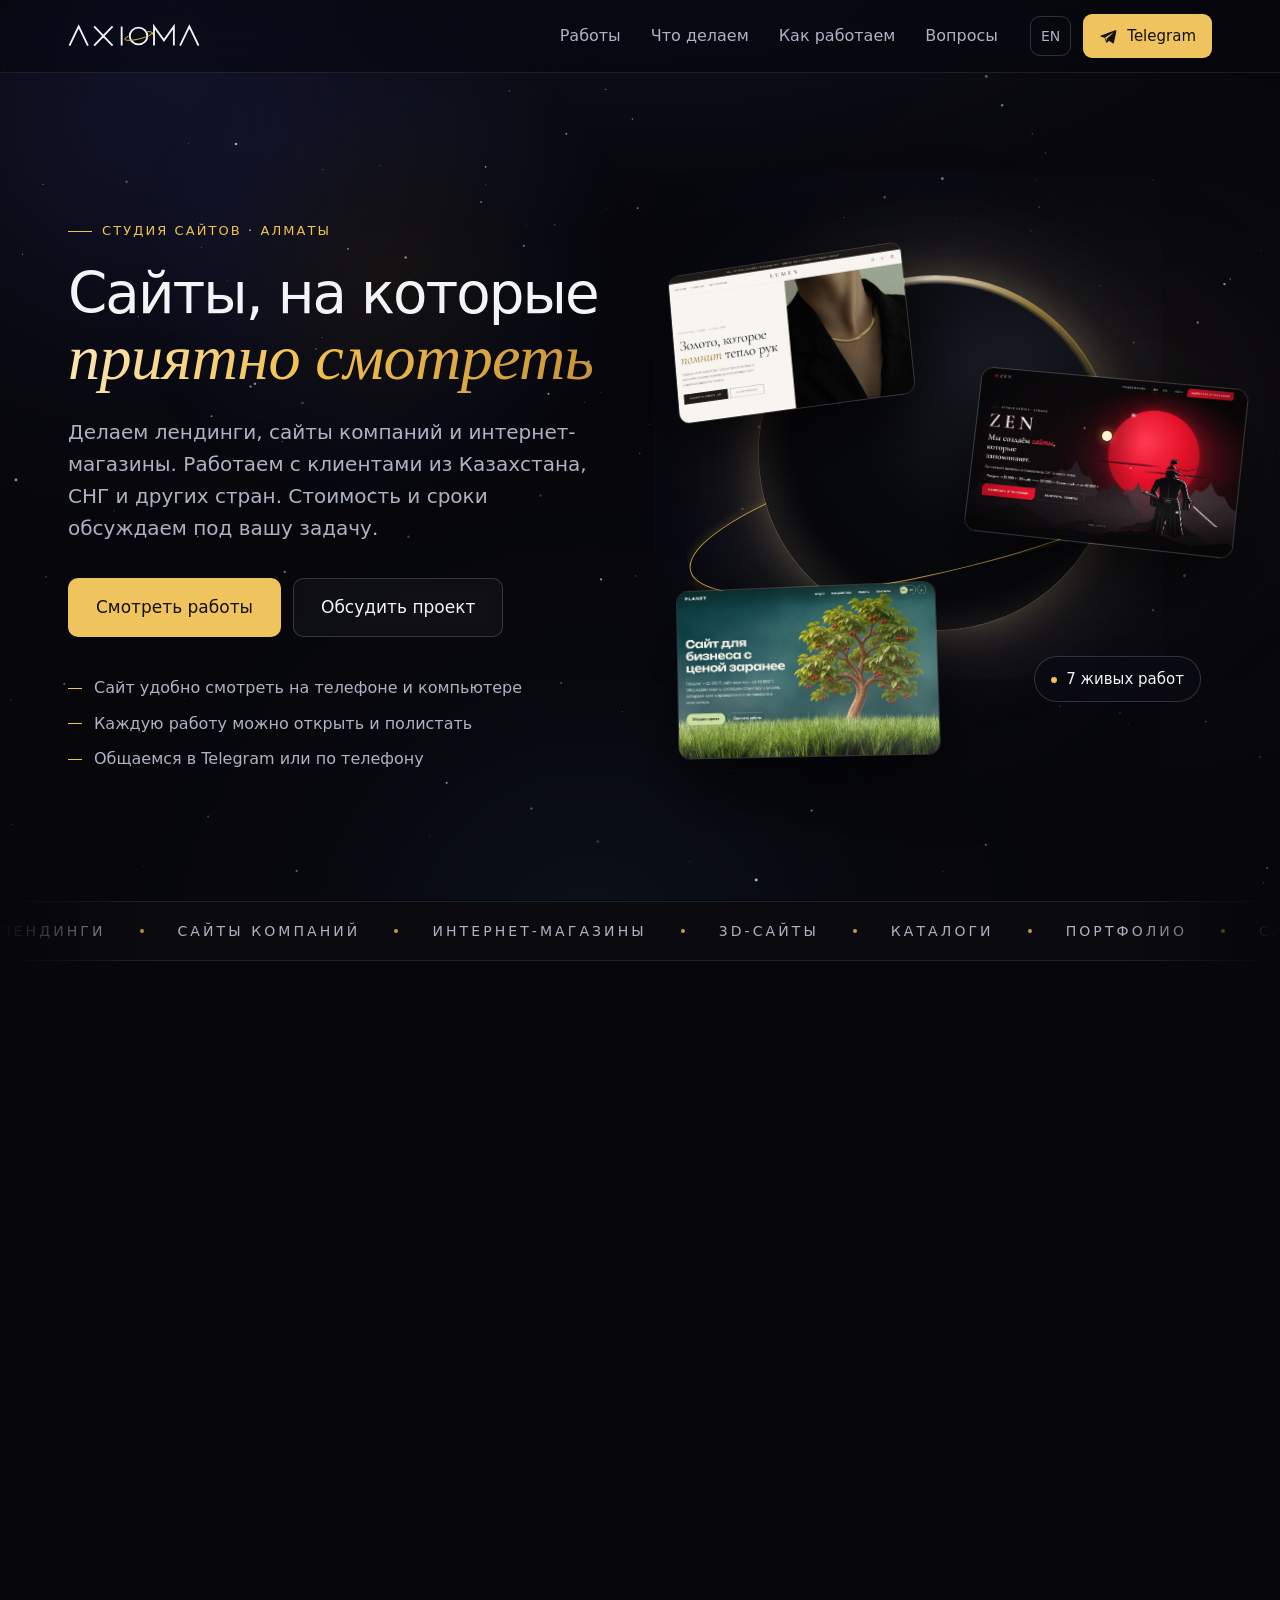
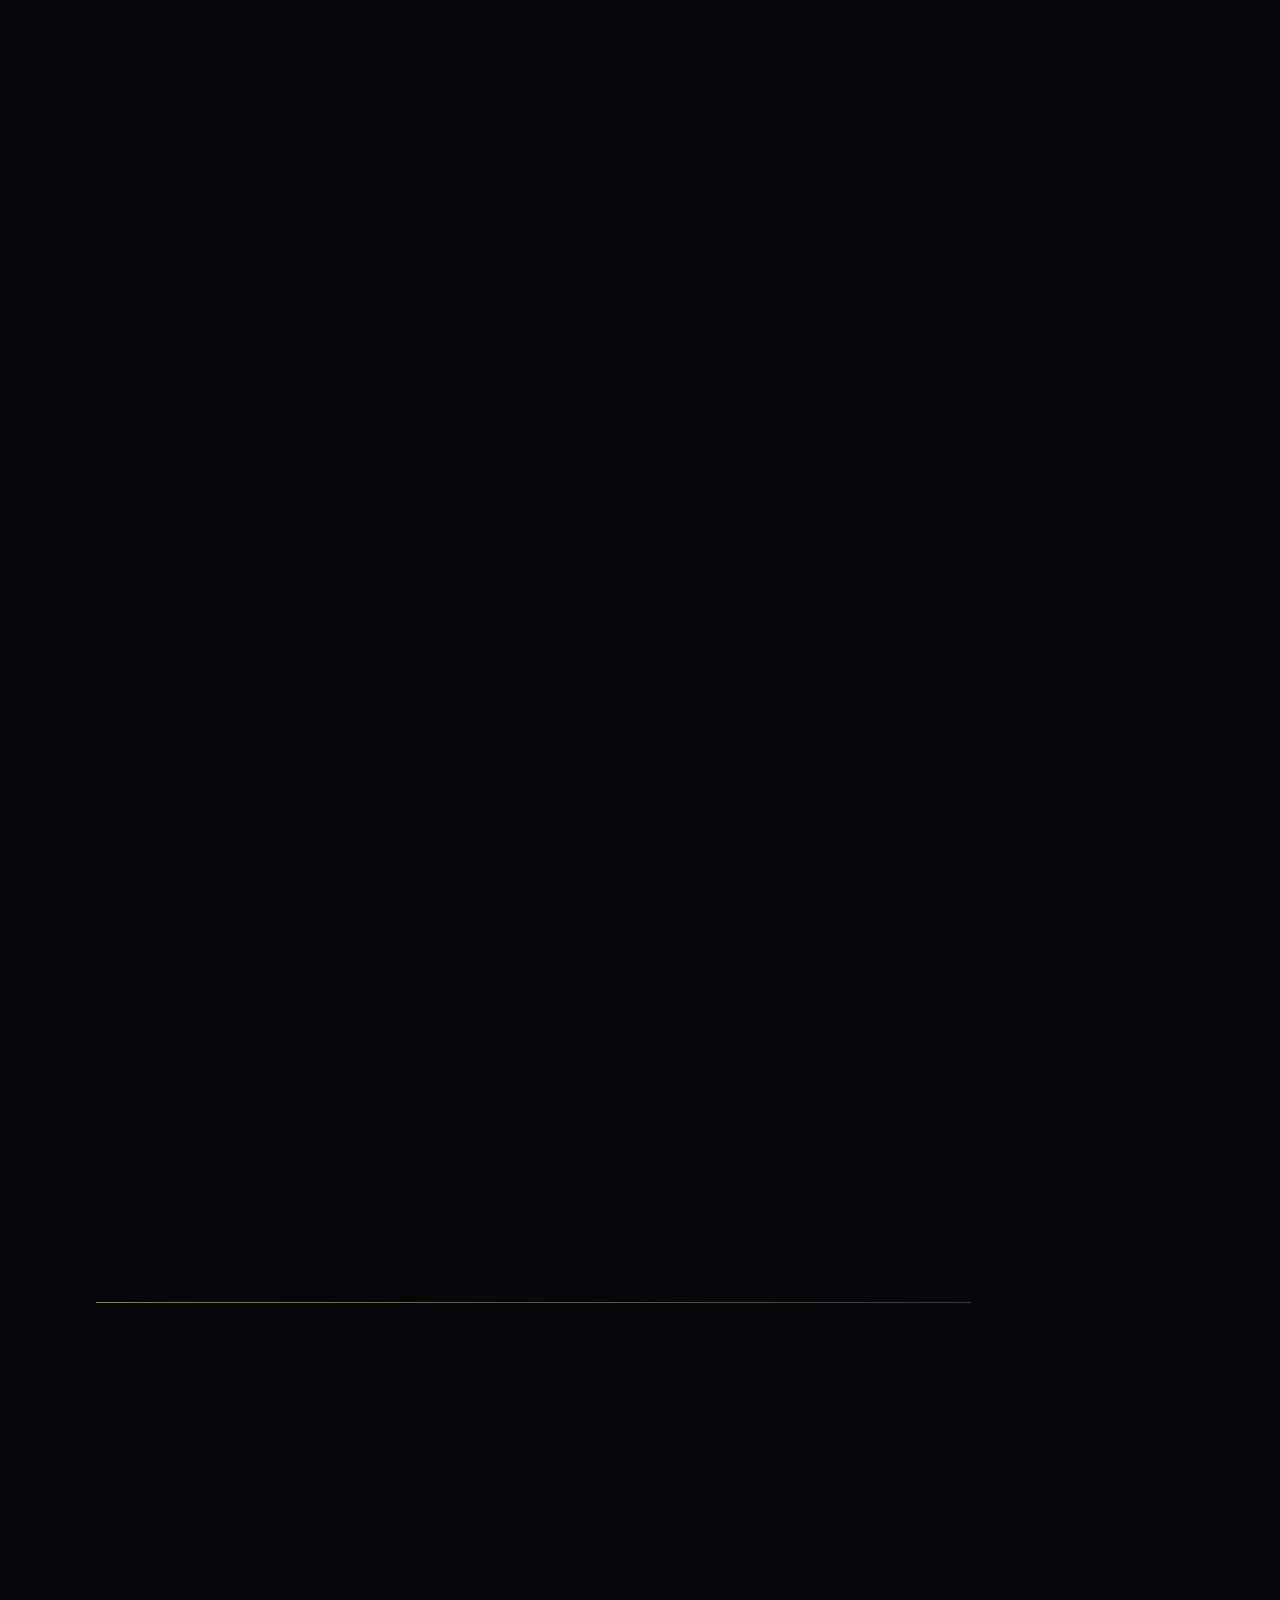
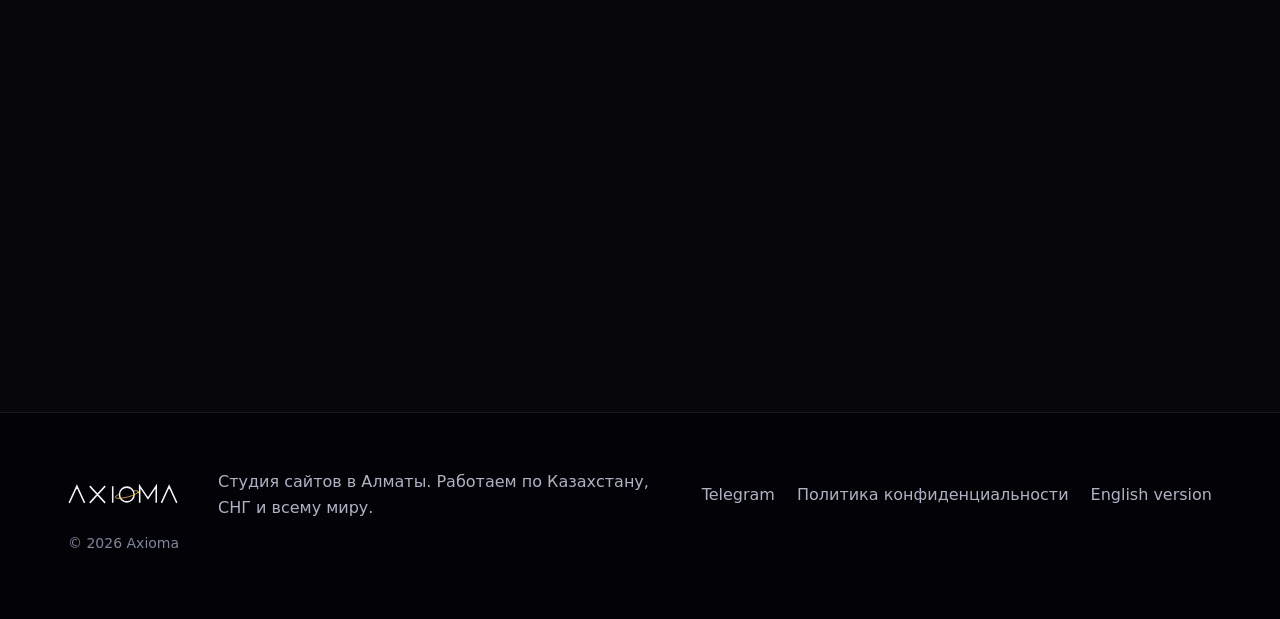
==== commit 34859e88: "Home: calmer, more grown-up space look (serif accent, eclipse planet, flat buttons, muted nebula) Co" ====
--- a/index.html
+++ b/index.html
@@ -25,9 +25,9 @@
 <link rel="icon" href="/img/favicon.svg" type="image/svg+xml">
 <link rel="preconnect" href="https://fonts.googleapis.com">
 <link rel="preconnect" href="https://fonts.gstatic.com" crossorigin>
-<link href="https://fonts.googleapis.com/css2?family=Onest:wght@300;400;500;600&family=Unbounded:wght@400;500;600&display=swap" rel="stylesheet">
-<link rel="stylesheet" href="/css/home.css?v=f42243827d">
-<script src="/js/home.js?v=f42243827d" defer></script>
+<link href="https://fonts.googleapis.com/css2?family=Onest:wght@300;400;500;600&family=Cormorant+Garamond:ital,wght@1,500&display=swap" rel="stylesheet">
+<link rel="stylesheet" href="/css/home.css?v=15dc6f0cd6">
+<script src="/js/home.js?v=15dc6f0cd6" defer></script>
 <script type="application/ld+json">{"@context": "https://schema.org", "@type": "ProfessionalService", "name": "Axioma", "url": "https://axioma.codes/", "description": "Студия Axioma создаёт сайты для бизнеса: лендинги, сайты компаний, интернет-магазины. Алматы, Казахстан, СНГ и весь мир. Посмотрите наши работы и напишите нам.", "logo": "https://axioma.codes/img/logo.svg", "image": "https://axioma.codes/og.png", "address": {"@type": "PostalAddress", "addressLocality": "Almaty", "addressCountry": "KZ"}, "areaServed": "Worldwide", "sameAs": ["https://t.me/nonexxxist"]}</script>
 <script type="application/ld+json">{"@context": "https://schema.org", "@type": "FAQPage", "mainEntity": [{"@type": "Question", "name": "Сколько стоит сайт?", "acceptedAnswer": {"@type": "Answer", "text": "Зависит от задачи: сколько страниц, есть ли каталог, нужна ли анимация. Расскажите, что вам нужно, и мы назовём точную цену до начала работы."}}, {"@type": "Question", "name": "Сколько времени занимает работа?", "acceptedAnswer": {"@type": "Answer", "text": "Срок зависит от объёма. Мы называем его заранее, вместе с ценой."}}, {"@type": "Question", "name": "Что нужно от меня?", "acceptedAnswer": {"@type": "Answer", "text": "Рассказать о бизнесе и прислать тексты и фото, если они есть. Если чего-то нет, подскажем, как быть."}}, {"@type": "Question", "name": "Вы работаете только в Алматы?", "acceptedAnswer": {"@type": "Answer", "text": "Нет. Мы находимся в Алматы, но работаем удалённо с клиентами из Казахстана, СНГ и других стран."}}, {"@type": "Question", "name": "Сайт будет работать на телефоне?", "acceptedAnswer": {"@type": "Answer", "text": "Да. Каждый сайт мы проверяем на телефоне и компьютере."}}]}</script>
 </head>
@@ -50,7 +50,7 @@
     <p class="eyebrow"><span class="dot"></span>Студия сайтов · Алматы</p>
     <h1>Сайты, на которые <em>приятно смотреть</em></h1>
     <p class="lead">Делаем лендинги, сайты компаний и интернет-магазины. Работаем с клиентами из Казахстана, СНГ и других стран. Стоимость и сроки обсуждаем под вашу задачу.</p>
-    <div class="cta"><a class="btn" href="#work">Смотреть работы <span class="arr">↓</span></a><a class="btn ghost" href="#request">Обсудить проект</a></div>
+    <div class="cta"><a class="btn" href="#work">Смотреть работы</a><a class="btn ghost" href="#request">Обсудить проект</a></div>
     <ul class="facts"><li>Сайт удобно смотреть на телефоне и компьютере</li><li>Каждую работу можно открыть и полистать</li><li>Общаемся в Telegram или по телефону</li></ul>
   </div>
   <div class="fan" aria-hidden="true">
@@ -64,7 +64,7 @@
   </div>
 </div></section>
 
-<div class="ticker" aria-hidden="true"><div class="tick-in"><span>Лендинги</span><i>✦</i><span>Сайты компаний</span><i>✦</i><span>Интернет-магазины</span><i>✦</i><span>3D-сайты</span><i>✦</i><span>Каталоги</span><i>✦</i><span>Портфолио</span><i>✦</i><span>Сайты для рекламы</span><i>✦</i><span>Лендинги</span><i>✦</i><span>Сайты компаний</span><i>✦</i><span>Интернет-магазины</span><i>✦</i><span>3D-сайты</span><i>✦</i><span>Каталоги</span><i>✦</i><span>Портфолио</span><i>✦</i><span>Сайты для рекламы</span><i>✦</i></div></div>
+<div class="ticker" aria-hidden="true"><div class="tick-in"><span>Лендинги</span><i></i><span>Сайты компаний</span><i></i><span>Интернет-магазины</span><i></i><span>3D-сайты</span><i></i><span>Каталоги</span><i></i><span>Портфолио</span><i></i><span>Сайты для рекламы</span><i></i><span>Лендинги</span><i></i><span>Сайты компаний</span><i></i><span>Интернет-магазины</span><i></i><span>3D-сайты</span><i></i><span>Каталоги</span><i></i><span>Портфолио</span><i></i><span>Сайты для рекламы</span><i></i></div></div>
 
 <section id="work" class="sec"><div class="wrap">
   <div class="head reveal"><p class="eyebrow">Портфолио</p><h2>Наши работы</h2><p class="sub">Наши проекты и демо-сайты для разных видов бизнеса. Нажмите на карточку, чтобы открыть сайт.</p></div>
--- a/css/home.css
+++ b/css/home.css
@@ -1,8 +1,8 @@
 :root{
   --bg:#06060b;--glass:rgba(255,255,255,.035);--glass2:rgba(255,255,255,.06);--line:rgba(255,255,255,.09);--line2:rgba(255,255,255,.17);
   --fg:#f3f4f8;--mute:#aeb2c2;--dim:#80859a;--gold:#f2c14e;--gold2:#ffd77a;--pink:#ff6fb5;--violet:#8b7bff;--cyan:#4fd1ff;
-  --red:#ff7b72;--green:#7be3a0;--irid:linear-gradient(100deg,#f2c14e 0%,#ff8a7a 28%,#ff6fb5 45%,#8b7bff 70%,#4fd1ff 100%);
-  --r:18px;--sans:"Onest","Segoe UI",system-ui,-apple-system,sans-serif;--disp:"Unbounded","Onest",system-ui,sans-serif
+  --red:#ff7b72;--green:#7be3a0;--irid:linear-gradient(100deg,#fbe7b5 0%,#f2c14e 45%,#c99338 100%);
+  --r:14px;--sans:"Onest","Segoe UI",system-ui,-apple-system,sans-serif;--disp:"Onest","Segoe UI",system-ui,sans-serif;--serif:"Cormorant Garamond",Georgia,serif
 }
 *{box-sizing:border-box;margin:0}
 html{background:var(--bg);color-scheme:dark;-webkit-text-size-adjust:100%;scroll-behavior:smooth;scroll-padding-top:84px}
@@ -16,16 +16,16 @@
 
 /* ---------- space background ---------- */
 #stars{position:fixed;inset:0;width:100%;height:100%;z-index:-2;pointer-events:none}
-.aurora{position:fixed;inset:0;z-index:-3;overflow:hidden;pointer-events:none;background:radial-gradient(ellipse 90% 60% at 50% -10%,#151033 0%,transparent 60%),var(--bg)}
-.aurora i{position:absolute;border-radius:50%;filter:blur(90px);opacity:.42;mix-blend-mode:screen;will-change:transform}
-.aurora .a1{width:46vw;height:46vw;left:-12vw;top:-14vw;background:radial-gradient(circle,#6a4cff,transparent 65%);animation:drift1 26s ease-in-out infinite alternate}
-.aurora .a2{width:40vw;height:40vw;right:-10vw;top:18vh;background:radial-gradient(circle,#ff5fa8,transparent 65%);opacity:.26;animation:drift2 32s ease-in-out infinite alternate}
-.aurora .a3{width:52vw;height:52vw;left:20vw;bottom:-30vw;background:radial-gradient(circle,#1fb6ff,transparent 65%);opacity:.22;animation:drift3 38s ease-in-out infinite alternate}
+.aurora{position:fixed;inset:0;z-index:-3;overflow:hidden;pointer-events:none;background:radial-gradient(ellipse 90% 60% at 50% -10%,#10121f 0%,transparent 60%),var(--bg)}
+.aurora i{position:absolute;border-radius:50%;filter:blur(100px);opacity:.34;mix-blend-mode:screen;will-change:transform}
+.aurora .a1{width:46vw;height:46vw;left:-12vw;top:-14vw;background:radial-gradient(circle,#2f3a8f,transparent 65%);animation:drift1 26s ease-in-out infinite alternate}
+.aurora .a2{width:40vw;height:40vw;right:-10vw;top:18vh;background:radial-gradient(circle,#7a5a26,transparent 65%);opacity:.16;animation:drift2 32s ease-in-out infinite alternate}
+.aurora .a3{width:52vw;height:52vw;left:20vw;bottom:-30vw;background:radial-gradient(circle,#1d4a73,transparent 65%);opacity:.2;animation:drift3 38s ease-in-out infinite alternate}
 @keyframes drift1{to{transform:translate(14vw,10vh) scale(1.15)}}
 @keyframes drift2{to{transform:translate(-12vw,16vh) scale(.9)}}
 @keyframes drift3{to{transform:translate(-10vw,-12vh) scale(1.1)}}
 .glow{position:fixed;left:0;top:0;width:520px;height:520px;margin:-260px 0 0 -260px;border-radius:50%;pointer-events:none;z-index:-1;
-  background:radial-gradient(circle,rgba(139,123,255,.13),rgba(255,111,181,.05) 40%,transparent 70%);transition:opacity .4s;opacity:0}
+  background:radial-gradient(circle,rgba(242,193,78,.06),rgba(120,140,255,.03) 45%,transparent 70%);transition:opacity .4s;opacity:0}
 .glow.on{opacity:1}
 
 /* ---------- header ---------- */
@@ -34,7 +34,7 @@
 .logo img{width:132px;height:auto}
 .nav{display:flex;gap:30px;margin-left:auto;font-size:16px}
 .nav a{text-decoration:none;color:var(--mute);transition:color .2s;position:relative}
-.nav a:after{content:"";position:absolute;left:0;right:0;bottom:-6px;height:1px;background:var(--irid);transform:scaleX(0);transition:transform .3s}
+.nav a:after{content:"";position:absolute;left:0;right:0;bottom:-6px;height:1px;background:var(--gold);transform:scaleX(0);transition:transform .3s}
 .nav a:hover{color:var(--fg)}
 .nav a:hover:after{transform:scaleX(1)}
 .actions{display:flex;align-items:center;gap:12px}
@@ -47,17 +47,17 @@
 .burger[aria-expanded="true"] i:last-child{transform:translateY(-4px) rotate(-45deg)}
 
 /* ---------- buttons ---------- */
-.btn{position:relative;display:inline-flex;align-items:center;justify-content:center;gap:10px;padding:16px 28px;border-radius:14px;background:linear-gradient(135deg,#ffd77a,#f2c14e 55%,#e9a83a);color:#1a1405;font-weight:600;font-size:17px;text-decoration:none;border:0;cursor:pointer;
-  box-shadow:0 0 0 1px rgba(255,215,122,.4),0 10px 30px -8px rgba(242,193,78,.55);transition:transform .2s,box-shadow .25s}
-.btn:hover{transform:translateY(-2px);box-shadow:0 0 0 1px rgba(255,215,122,.6),0 16px 40px -8px rgba(242,193,78,.75)}
+.btn{position:relative;display:inline-flex;align-items:center;justify-content:center;gap:10px;padding:16px 28px;border-radius:10px;background:#efc45e;color:#14110a;font-weight:500;font-size:17px;text-decoration:none;border:0;cursor:pointer;transition:background .2s,transform .2s}
+.btn:hover{background:#f6d48a;transform:translateY(-1px)}
 .btn svg{width:20px;height:20px;fill:currentColor}
-.btn .arr{display:inline-block;animation:bob 1.8s ease-in-out infinite}
+.btn .arr{display:inline-block}
 @keyframes bob{50%{transform:translateY(3px)}}
-.btn.small{padding:10px 16px;font-size:15px;border-radius:12px}
+.btn.small{padding:10px 16px;font-size:15px;border-radius:9px}
 .btn.small svg{width:18px;height:18px}
 .btn.ghost{background:var(--glass);color:var(--fg);box-shadow:inset 0 0 0 1px var(--line2);-webkit-backdrop-filter:blur(8px);backdrop-filter:blur(8px)}
-.btn.ghost:hover{box-shadow:inset 0 0 0 1px rgba(255,255,255,.5),0 10px 30px -10px rgba(139,123,255,.6)}
-.btn.tg{background:linear-gradient(135deg,#3cc2ff,#2a9fe6);color:#fff;box-shadow:0 10px 30px -8px rgba(42,171,238,.6)}
+.btn.ghost:hover{background:rgba(255,255,255,.06);box-shadow:inset 0 0 0 1px rgba(255,255,255,.45)}
+.btn.tg{background:#2a9fe0;color:#fff}
+.btn.tg:hover{background:#3aaef0}
 .btn.wide{width:100%}
 .btn:disabled{opacity:.6;cursor:wait;transform:none}
 
@@ -65,49 +65,49 @@
 .hero{padding:80px 0 70px;min-height:calc(100vh - 72px);display:flex;align-items:center}
 .hero .wrap{display:grid;grid-template-columns:1fr 1fr;gap:40px;align-items:center;width:100%}
 .eyebrow{display:inline-flex;align-items:center;gap:10px;font-size:13px;font-weight:500;letter-spacing:.16em;text-transform:uppercase;color:var(--gold)}
-.eyebrow .dot{width:8px;height:8px;border-radius:50%;background:var(--green);box-shadow:0 0 12px var(--green);animation:pulse 2s ease-in-out infinite}
+.eyebrow .dot{width:24px;height:1px;background:var(--gold)}
 @keyframes pulse{50%{opacity:.35}}
-h1{font-family:var(--disp);font-weight:500;font-size:clamp(34px,4.2vw,58px);line-height:1.08;letter-spacing:-.02em;margin:22px 0 24px}
-h1 em,.grad{font-style:normal;background:var(--irid);background-size:200% 100%;-webkit-background-clip:text;background-clip:text;color:transparent;animation:shimmer 8s linear infinite}
+h1{font-family:var(--disp);font-weight:500;font-size:clamp(36px,4.4vw,62px);line-height:1.06;letter-spacing:-.035em;margin:22px 0 24px}
+h1 em{font-family:var(--serif);font-style:italic;font-weight:500;font-size:1.14em;letter-spacing:-.01em;background:var(--irid);-webkit-background-clip:text;background-clip:text;color:transparent;padding-right:.06em}
 @keyframes shimmer{to{background-position:200% 0}}
 .lead{font-size:20px;color:var(--mute);max-width:540px}
 .cta{display:flex;flex-wrap:wrap;gap:12px;margin-top:34px}
 .facts{list-style:none;padding:0;margin-top:38px;display:grid;gap:10px;color:var(--mute);font-size:16px}
 .facts li{display:flex;gap:12px;align-items:flex-start}
-.facts li:before{content:"✦";flex:none;color:var(--gold);font-size:14px;line-height:1.7;text-shadow:0 0 10px rgba(242,193,78,.8)}
+.facts li:before{content:"";flex:none;width:14px;height:1px;background:var(--gold);margin-top:.8em}
 
 /* planet with a ring, the logo's O */
 .fan{position:relative;aspect-ratio:1/1;perspective:1400px}
-.planet{position:absolute;width:66%;aspect-ratio:1;left:17%;top:10%;border-radius:50%;
-  background:radial-gradient(circle at 30% 26%,#ffd9a0 0%,#ff8fb8 10%,#8b6bff 30%,#3a2a8a 52%,#140f33 74%,#07060f 100%);
-  box-shadow:inset -40px -50px 90px rgba(0,0,0,.8),inset 20px 16px 60px rgba(255,190,220,.35),0 0 90px rgba(139,123,255,.55),0 0 200px rgba(255,111,181,.3);animation:float 9s ease-in-out infinite}
-.planet:before{content:"";position:absolute;inset:-2px;border-radius:50%;background:conic-gradient(from 200deg,transparent 0 40%,rgba(79,209,255,.55) 52%,rgba(255,111,181,.5) 60%,transparent 72%);
-  -webkit-mask:radial-gradient(circle,transparent 66%,#000 68%,#000 71%,transparent 73%);mask:radial-gradient(circle,transparent 66%,#000 68%,#000 71%,transparent 73%);filter:blur(1px)}
-.ring{position:absolute;left:4%;top:41%;width:98%;height:23%;border-radius:50%;border:3px solid var(--gold);transform:rotate(-14deg);box-shadow:0 0 24px rgba(242,193,78,.55),inset 0 0 24px rgba(242,193,78,.25);animation:float 9s ease-in-out infinite;opacity:.9}
+.planet{position:absolute;width:64%;aspect-ratio:1;left:18%;top:11%;border-radius:50%;
+  background:radial-gradient(circle at 70% 30%,#1a1c26 0%,#08090e 45%,#030306 100%);
+  box-shadow:inset 14px -10px 30px rgba(255,236,200,.1),0 0 0 1px rgba(255,236,200,.14),0 0 40px rgba(255,226,170,.22),0 0 110px rgba(242,193,78,.2),0 0 240px rgba(90,110,200,.22);animation:float 12s ease-in-out infinite}
+.planet:before{content:"";position:absolute;inset:-2px;border-radius:50%;background:conic-gradient(from 300deg,transparent 0 6%,rgba(255,240,214,.9) 16%,rgba(242,193,78,.55) 26%,transparent 40%);
+  -webkit-mask:radial-gradient(circle,transparent 66%,#000 68%,#000 71%,transparent 73%);mask:radial-gradient(circle,transparent 67%,#000 69%,#000 70.6%,transparent 72.5%);filter:blur(.8px)}
+.ring{position:absolute;left:4%;top:41%;width:98%;height:23%;border-radius:50%;border:1.5px solid var(--gold);transform:rotate(-14deg);box-shadow:0 0 14px rgba(242,193,78,.25);animation:float 12s ease-in-out infinite;opacity:.85}
 .ring.back{clip-path:inset(0 0 50% 0);z-index:0}
 .planet{z-index:1}
 .ring.front{clip-path:inset(50% 0 0 0);z-index:2}
-.moon{position:absolute;width:3.2%;aspect-ratio:1;border-radius:50%;background:var(--gold2);box-shadow:0 0 18px var(--gold);left:79%;top:38%;z-index:4;animation:float 9s ease-in-out infinite}
-@keyframes float{50%{translate:0 -14px}}
+.moon{position:absolute;width:3.2%;aspect-ratio:1;border-radius:50%;width:1.8%;background:#fff3d6;box-shadow:0 0 10px rgba(242,193,78,.6);left:80%;top:39%;z-index:4;animation:float 12s ease-in-out infinite}
+@keyframes float{50%{translate:0 -8px}}
 .fan-in{position:absolute;inset:0;transform-style:preserve-3d;transition:transform .4s cubic-bezier(.2,.7,.2,1);z-index:3}
-.fan img{position:absolute;width:47%;border-radius:12px;border:1px solid var(--line2);box-shadow:0 30px 70px rgba(0,0,0,.65),0 0 40px rgba(139,123,255,.18)}
+.fan img{position:absolute;width:47%;border-radius:12px;border:1px solid var(--line2);box-shadow:0 30px 70px rgba(0,0,0,.7)}
 .fan .f1{left:-4%;top:4%;transform:translateZ(-40px) rotate(-7deg)}
 .fan .f2{right:-4%;top:30%;transform:translateZ(20px) rotate(6deg)}
 .fan .f3{left:6%;bottom:3%;transform:translateZ(60px) rotate(-3deg)}
 .chip{position:absolute;right:2%;bottom:12%;z-index:5;padding:10px 16px;border-radius:30px;background:rgba(10,10,20,.7);-webkit-backdrop-filter:blur(10px);backdrop-filter:blur(10px);border:1px solid var(--line2);font-size:15px;font-weight:500}
-.chip:before{content:"";display:inline-block;width:8px;height:8px;border-radius:50%;background:var(--green);box-shadow:0 0 10px var(--green);margin-right:9px;vertical-align:1px}
+.chip:before{content:"";display:inline-block;width:6px;height:6px;border-radius:50%;background:var(--gold);margin-right:9px;vertical-align:1px}
 
 /* ---------- ticker ---------- */
 .ticker{overflow:hidden;border-top:1px solid var(--line);border-bottom:1px solid var(--line);background:rgba(255,255,255,.02);padding:18px 0;
   -webkit-mask:linear-gradient(90deg,transparent,#000 12%,#000 88%,transparent);mask:linear-gradient(90deg,transparent,#000 12%,#000 88%,transparent)}
-.tick-in{display:flex;width:max-content;gap:28px;align-items:center;animation:tick 40s linear infinite;font-family:var(--disp);font-size:clamp(18px,2vw,24px);font-weight:400;white-space:nowrap}
-.tick-in i{font-style:normal;color:var(--gold);font-size:.7em;text-shadow:0 0 12px var(--gold)}
+.tick-in{display:flex;width:max-content;gap:34px;align-items:center;animation:tick 60s linear infinite;font-size:14px;font-weight:500;letter-spacing:.22em;text-transform:uppercase;color:var(--mute);white-space:nowrap}
+.tick-in i{width:4px;height:4px;border-radius:50%;background:var(--gold);opacity:.8}
 @keyframes tick{to{transform:translateX(-50%)}}
 
 /* ---------- sections ---------- */
 .sec{padding:120px 0}
 .head{margin-bottom:52px;max-width:760px}
-h2{font-family:var(--disp);font-weight:500;font-size:clamp(30px,3.6vw,48px);line-height:1.12;letter-spacing:-.02em;margin-top:14px}
+h2{font-family:var(--disp);font-weight:500;font-size:clamp(30px,3.6vw,48px);line-height:1.1;letter-spacing:-.03em;margin-top:14px}
 .sub{color:var(--mute);margin-top:16px;max-width:620px}
 h3{font-weight:500;font-size:21px;line-height:1.3}
 
@@ -115,18 +115,18 @@
 .work,.card,.steps li,.form,.tgcard,.faq{--x:50%;--y:50%}
 .spot{position:relative;isolation:isolate}
 .work:before,.card:before{content:"";position:absolute;inset:0;border-radius:inherit;pointer-events:none;z-index:-1;opacity:0;transition:opacity .35s;
-  background:radial-gradient(420px circle at var(--x) var(--y),color-mix(in srgb,var(--c,#8b7bff) 22%,transparent),transparent 60%)}
+  background:radial-gradient(420px circle at var(--x) var(--y),color-mix(in srgb,var(--c,#f2c14e) 10%,transparent),transparent 60%)}
 .work:hover:before,.card:hover:before{opacity:1}
 
 /* ---------- work ---------- */
 .works{display:grid;grid-template-columns:repeat(12,1fr);gap:24px}
 .work{--c:#8b7bff;position:relative;isolation:isolate;grid-column:span 6;display:flex;flex-direction:column;text-decoration:none;background:var(--glass);border:1px solid var(--line);border-radius:var(--r);overflow:hidden;
   -webkit-backdrop-filter:blur(6px);backdrop-filter:blur(6px);transition:border-color .3s,transform .35s cubic-bezier(.2,.7,.2,1),box-shadow .35s}
-.work:hover{transform:translateY(-6px);border-color:color-mix(in srgb,var(--c) 60%,transparent);box-shadow:0 24px 60px -20px color-mix(in srgb,var(--c) 55%,transparent)}
+.work:hover{transform:translateY(-4px);border-color:color-mix(in srgb,var(--c) 40%,transparent);box-shadow:0 24px 60px -24px color-mix(in srgb,var(--c) 30%,transparent)}
 .work:nth-child(1),.work:nth-child(4){grid-column:span 7}
 .work:nth-child(2),.work:nth-child(3){grid-column:span 5}
 .work:nth-child(n+5){grid-column:span 4}
-.w-zen{--c:#ff3b4e}.w-planet{--c:#7be36b}.w-noir{--c:#e8e8e8}.w-space{--c:#8b7bff}.w-lumen{--c:#e8c27a}.w-coffee{--c:#e0955a}.w-build{--c:#f5b301}
+.w-zen{--c:#e0605f}.w-planet{--c:#9cc98a}.w-noir{--c:#d8d8d8}.w-space{--c:#9aa3e8}.w-lumen{--c:#e2c48a}.w-coffee{--c:#d6a27a}.w-build{--c:#e9c15a}
 .shot{display:block;aspect-ratio:16/10;overflow:hidden;border-bottom:1px solid var(--line);background:#000}
 .work:nth-child(2) .shot,.work:nth-child(3) .shot{aspect-ratio:auto;flex:1;min-height:200px}
 .shot img{width:100%;height:100%;object-fit:cover;object-position:top;transition:transform .8s cubic-bezier(.2,.7,.2,1),filter .5s;filter:saturate(.92)}
@@ -148,21 +148,18 @@
 /* ---------- services ---------- */
 .cards{display:grid;grid-template-columns:repeat(2,1fr);gap:22px}
 .card{--c:#f2c14e;position:relative;isolation:isolate;background:var(--glass);border:1px solid var(--line);border-radius:var(--r);padding:32px 30px;overflow:hidden;transition:border-color .3s,transform .3s}
-.card:hover{border-color:rgba(242,193,78,.4);transform:translateY(-4px)}
-.card svg{width:44px;height:44px;fill:none;stroke:var(--gold);stroke-width:1.6;margin-bottom:22px;filter:drop-shadow(0 0 10px rgba(242,193,78,.5))}
+.card:hover{border-color:rgba(242,193,78,.3);transform:translateY(-3px)}
+.card svg{width:40px;height:40px;fill:none;stroke:var(--gold);stroke-width:1.3;margin-bottom:22px}
 .card p{color:var(--mute);font-size:16px;margin-top:10px}
-.card:nth-child(2){--c:#ff6fb5}.card:nth-child(2) svg{stroke:var(--pink);filter:drop-shadow(0 0 10px rgba(255,111,181,.5))}
-.card:nth-child(3){--c:#8b7bff}.card:nth-child(3) svg{stroke:var(--violet);filter:drop-shadow(0 0 10px rgba(139,123,255,.6))}
-.card:nth-child(4){--c:#4fd1ff}.card:nth-child(4) svg{stroke:var(--cyan);filter:drop-shadow(0 0 10px rgba(79,209,255,.6))}
 .note{margin-top:34px;color:var(--mute);max-width:780px}
 .note a{color:var(--gold);text-decoration:none;white-space:nowrap}
 
 /* ---------- process: an orbit line through four stops ---------- */
 .steps{list-style:none;padding:0;display:grid;grid-template-columns:repeat(4,1fr);gap:22px;position:relative}
-.steps:before{content:"";position:absolute;left:28px;right:calc((100% - 66px)/4 - 28px);top:28px;height:2px;background:var(--irid);opacity:.55;filter:drop-shadow(0 0 6px rgba(139,123,255,.8))}
+.steps:before{content:"";position:absolute;left:28px;right:calc((100% - 66px)/4 - 28px);top:28px;height:1px;background:linear-gradient(90deg,rgba(242,193,78,.6),rgba(255,255,255,.18))}
 .steps li{position:relative}
-.steps .num{position:relative;display:grid;place-items:center;width:56px;height:56px;border-radius:50%;background:#0c0b18;border:1px solid var(--line2);font-family:var(--disp);font-size:16px;color:var(--gold);margin-bottom:24px;
-  box-shadow:0 0 0 6px var(--bg),0 0 24px rgba(242,193,78,.25)}
+.steps .num{position:relative;display:grid;place-items:center;width:56px;height:56px;border-radius:50%;background:#0b0c11;border:1px solid rgba(242,193,78,.4);font-family:var(--disp);font-size:16px;color:var(--gold);margin-bottom:24px;
+  box-shadow:0 0 0 6px var(--bg)}
 .steps p{color:var(--mute);font-size:16px;margin-top:8px}
 
 /* ---------- faq ---------- */
@@ -180,9 +177,9 @@
 .band{padding:30px 0 40px}
 .band .wrap>*{position:relative}
 .band .wrap{text-align:center;padding-top:90px;padding-bottom:90px;border-radius:32px;overflow:hidden;
-  background:radial-gradient(ellipse 60% 90% at 50% 120%,rgba(139,123,255,.45),transparent 70%),radial-gradient(ellipse 40% 60% at 15% 0%,rgba(255,111,181,.22),transparent 70%),rgba(255,255,255,.03);
+  background:radial-gradient(ellipse 60% 90% at 50% 130%,rgba(242,193,78,.16),transparent 70%),radial-gradient(ellipse 50% 70% at 10% 0%,rgba(60,80,170,.18),transparent 70%),rgba(255,255,255,.025);
   border:1px solid var(--line2);max-width:1144px}
-.band .wrap:before{content:"";position:absolute;left:50%;top:50%;width:900px;height:220px;margin:-110px 0 0 -450px;border:2px solid rgba(242,193,78,.35);border-radius:50%;transform:rotate(-10deg);animation:spin 30s linear infinite;box-shadow:0 0 30px rgba(242,193,78,.2)}
+.band .wrap:before{content:"";position:absolute;left:50%;top:50%;width:900px;height:220px;margin:-110px 0 0 -450px;border:1px solid rgba(242,193,78,.22);border-radius:50%;transform:rotate(-10deg);box-shadow:0 0 30px rgba(242,193,78,.2)}
 @keyframes spin{to{transform:rotate(350deg)}}
 .band h2{font-size:clamp(30px,4.4vw,56px);margin:0}
 .band p{color:var(--mute);margin:16px auto 0;max-width:560px}
@@ -193,9 +190,9 @@
 .tgcard{margin-top:36px;padding:26px;border-radius:var(--r);background:var(--glass);border:1px solid var(--line)}
 .tgcard p{color:var(--mute);margin-bottom:14px}
 .handle{display:block;margin-top:12px;color:var(--dim);font-size:15px}
-.form{position:relative;background:rgba(14,13,26,.72);-webkit-backdrop-filter:blur(12px);backdrop-filter:blur(12px);border:1px solid var(--line2);border-radius:var(--r);padding:34px;display:grid;gap:18px;
-  box-shadow:0 30px 80px -30px rgba(139,123,255,.45)}
-.form:before{content:"";position:absolute;inset:-1px;border-radius:inherit;padding:1px;background:var(--irid);opacity:.5;pointer-events:none;
+.form{position:relative;background:rgba(12,13,18,.78);-webkit-backdrop-filter:blur(12px);backdrop-filter:blur(12px);border:1px solid var(--line2);border-radius:var(--r);padding:34px;display:grid;gap:18px;
+  box-shadow:0 30px 80px -30px rgba(0,0,0,.8)}
+.form:before{content:"";position:absolute;inset:-1px;border-radius:inherit;padding:1px;background:var(--irid);opacity:.22;pointer-events:none;
   -webkit-mask:linear-gradient(#000 0 0) content-box,linear-gradient(#000 0 0);-webkit-mask-composite:xor;mask:linear-gradient(#000 0 0) content-box exclude,linear-gradient(#000 0 0)}
 .row{display:grid;grid-template-columns:1fr 1fr;gap:18px}
 .field label{display:block;font-size:15px;color:var(--mute);margin-bottom:8px}
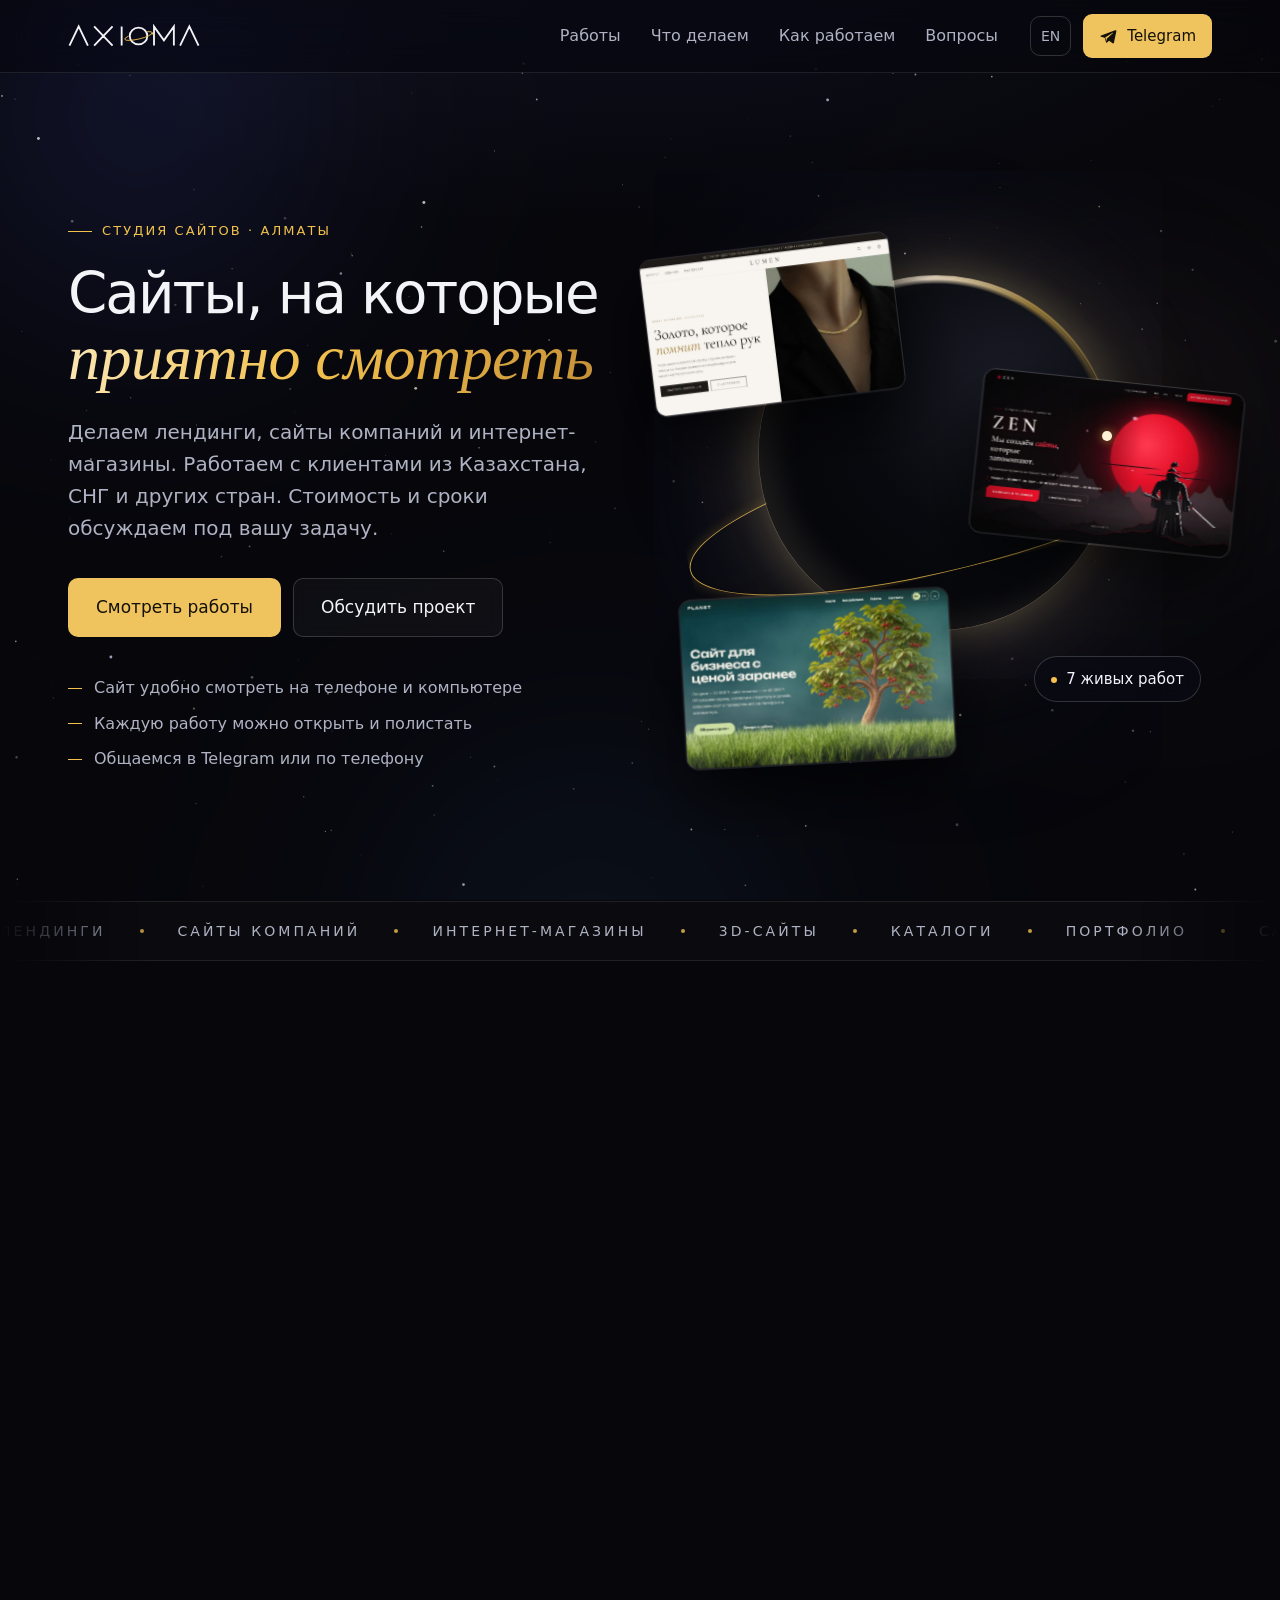
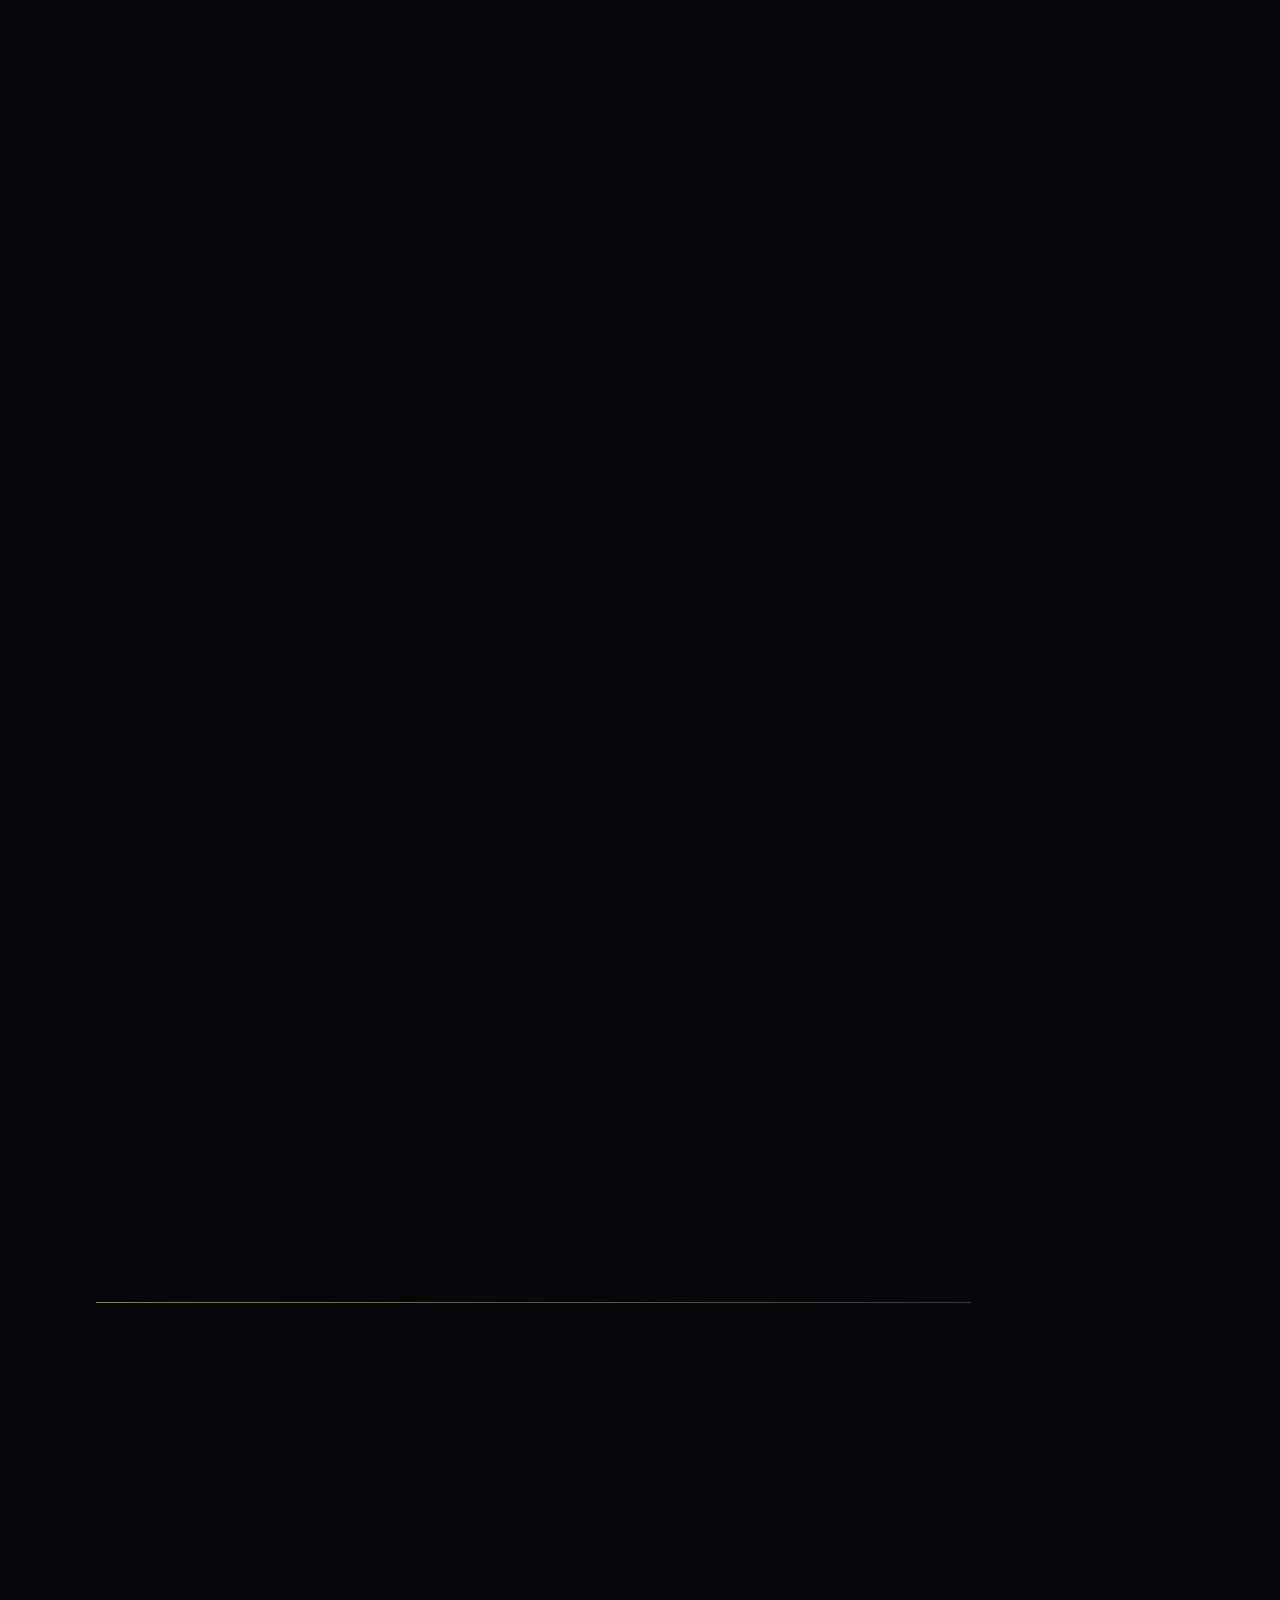
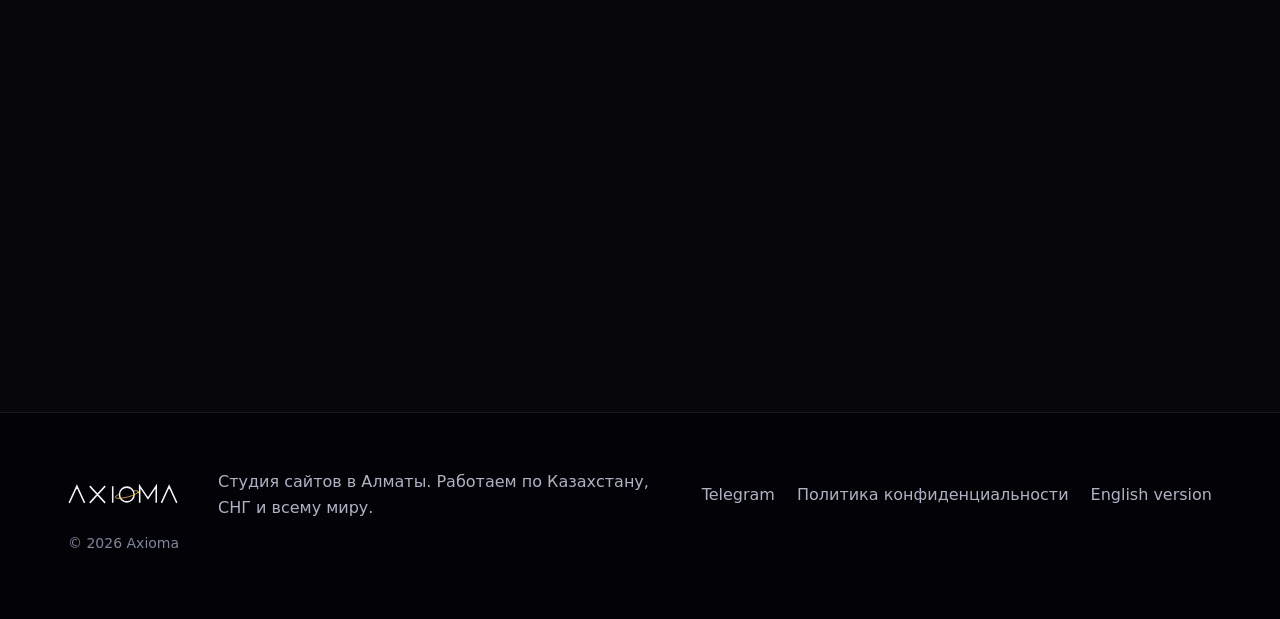
==== commit 08a2b27e: "Telegram contact is now @xuriiaa Co-Authored-By: Claude Opus 5.5 <noreply@anthropic.com>" ====
--- a/index.html
+++ b/index.html
@@ -28,7 +28,7 @@
 <link href="https://fonts.googleapis.com/css2?family=Onest:wght@300;400;500;600&family=Cormorant+Garamond:ital,wght@1,500&display=swap" rel="stylesheet">
 <link rel="stylesheet" href="/css/home.css?v=15dc6f0cd6">
 <script src="/js/home.js?v=15dc6f0cd6" defer></script>
-<script type="application/ld+json">{"@context": "https://schema.org", "@type": "ProfessionalService", "name": "Axioma", "url": "https://axioma.codes/", "description": "Студия Axioma создаёт сайты для бизнеса: лендинги, сайты компаний, интернет-магазины. Алматы, Казахстан, СНГ и весь мир. Посмотрите наши работы и напишите нам.", "logo": "https://axioma.codes/img/logo.svg", "image": "https://axioma.codes/og.png", "address": {"@type": "PostalAddress", "addressLocality": "Almaty", "addressCountry": "KZ"}, "areaServed": "Worldwide", "sameAs": ["https://t.me/nonexxxist"]}</script>
+<script type="application/ld+json">{"@context": "https://schema.org", "@type": "ProfessionalService", "name": "Axioma", "url": "https://axioma.codes/", "description": "Студия Axioma создаёт сайты для бизнеса: лендинги, сайты компаний, интернет-магазины. Алматы, Казахстан, СНГ и весь мир. Посмотрите наши работы и напишите нам.", "logo": "https://axioma.codes/img/logo.svg", "image": "https://axioma.codes/og.png", "address": {"@type": "PostalAddress", "addressLocality": "Almaty", "addressCountry": "KZ"}, "areaServed": "Worldwide", "sameAs": ["https://t.me/xuriiaa"]}</script>
 <script type="application/ld+json">{"@context": "https://schema.org", "@type": "FAQPage", "mainEntity": [{"@type": "Question", "name": "Сколько стоит сайт?", "acceptedAnswer": {"@type": "Answer", "text": "Зависит от задачи: сколько страниц, есть ли каталог, нужна ли анимация. Расскажите, что вам нужно, и мы назовём точную цену до начала работы."}}, {"@type": "Question", "name": "Сколько времени занимает работа?", "acceptedAnswer": {"@type": "Answer", "text": "Срок зависит от объёма. Мы называем его заранее, вместе с ценой."}}, {"@type": "Question", "name": "Что нужно от меня?", "acceptedAnswer": {"@type": "Answer", "text": "Рассказать о бизнесе и прислать тексты и фото, если они есть. Если чего-то нет, подскажем, как быть."}}, {"@type": "Question", "name": "Вы работаете только в Алматы?", "acceptedAnswer": {"@type": "Answer", "text": "Нет. Мы находимся в Алматы, но работаем удалённо с клиентами из Казахстана, СНГ и других стран."}}, {"@type": "Question", "name": "Сайт будет работать на телефоне?", "acceptedAnswer": {"@type": "Answer", "text": "Да. Каждый сайт мы проверяем на телефоне и компьютере."}}]}</script>
 </head>
 <body>
@@ -39,7 +39,7 @@
   <nav class="nav" id="nav"><a href="#work">Работы</a><a href="#services">Что делаем</a><a href="#process">Как работаем</a><a href="#faq">Вопросы</a></nav>
   <div class="actions">
     <a class="lang" href="/en/" hreflang="en" title="English version">EN</a>
-    <a class="btn small" href="https://t.me/nonexxxist" target="_blank" rel="noopener"><svg viewBox="0 0 24 24" aria-hidden="true"><path d="M21.5 4.2 2.9 11.4c-1.3.5-1.3 1.2-.2 1.5l4.8 1.5 1.8 5.6c.2.6.1.9.8.9.5 0 .7-.2 1-.5l2.3-2.2 4.8 3.5c.9.5 1.5.2 1.7-.8l3.2-15c.3-1.3-.5-1.9-1.6-1.4zM8.3 14l9.9-6.3c.5-.3.9-.1.5.2l-8.4 7.6-.3 3.6z"/></svg><span>Telegram</span></a>
+    <a class="btn small" href="https://t.me/xuriiaa" target="_blank" rel="noopener"><svg viewBox="0 0 24 24" aria-hidden="true"><path d="M21.5 4.2 2.9 11.4c-1.3.5-1.3 1.2-.2 1.5l4.8 1.5 1.8 5.6c.2.6.1.9.8.9.5 0 .7-.2 1-.5l2.3-2.2 4.8 3.5c.9.5 1.5.2 1.7-.8l3.2-15c.3-1.3-.5-1.9-1.6-1.4zM8.3 14l9.9-6.3c.5-.3.9-.1.5.2l-8.4 7.6-.3 3.6z"/></svg><span>Telegram</span></a>
     <button class="burger" type="button" aria-controls="nav" aria-expanded="false" aria-label="Меню"><i></i><i></i></button>
   </div>
 </div></header>
@@ -89,13 +89,13 @@
 
 <section class="band"><div class="wrap reveal">
   <h2>Есть идея для сайта?</h2><p>Расскажите о ней в двух словах, а мы предложим, как её воплотить.</p>
-  <div class="cta"><a class="btn" href="#request">Обсудить проект</a><a class="btn tg" href="https://t.me/nonexxxist" target="_blank" rel="noopener"><svg viewBox="0 0 24 24" aria-hidden="true"><path d="M21.5 4.2 2.9 11.4c-1.3.5-1.3 1.2-.2 1.5l4.8 1.5 1.8 5.6c.2.6.1.9.8.9.5 0 .7-.2 1-.5l2.3-2.2 4.8 3.5c.9.5 1.5.2 1.7-.8l3.2-15c.3-1.3-.5-1.9-1.6-1.4zM8.3 14l9.9-6.3c.5-.3.9-.1.5.2l-8.4 7.6-.3 3.6z"/></svg><span>Написать в Telegram</span></a></div>
+  <div class="cta"><a class="btn" href="#request">Обсудить проект</a><a class="btn tg" href="https://t.me/xuriiaa" target="_blank" rel="noopener"><svg viewBox="0 0 24 24" aria-hidden="true"><path d="M21.5 4.2 2.9 11.4c-1.3.5-1.3 1.2-.2 1.5l4.8 1.5 1.8 5.6c.2.6.1.9.8.9.5 0 .7-.2 1-.5l2.3-2.2 4.8 3.5c.9.5 1.5.2 1.7-.8l3.2-15c.3-1.3-.5-1.9-1.6-1.4zM8.3 14l9.9-6.3c.5-.3.9-.1.5.2l-8.4 7.6-.3 3.6z"/></svg><span>Написать в Telegram</span></a></div>
 </div></section>
 
 <section id="request" class="sec"><div class="wrap contact">
   <div class="head reveal">
     <p class="eyebrow">Контакты</p><h2>Расскажите о вашем проекте</h2><p class="sub">Оставьте заявку, и мы свяжемся с вами. Или напишите сразу в Telegram.</p>
-    <div class="tgcard"><p>Удобнее в мессенджере?</p><a class="btn tg" href="https://t.me/nonexxxist" target="_blank" rel="noopener"><svg viewBox="0 0 24 24" aria-hidden="true"><path d="M21.5 4.2 2.9 11.4c-1.3.5-1.3 1.2-.2 1.5l4.8 1.5 1.8 5.6c.2.6.1.9.8.9.5 0 .7-.2 1-.5l2.3-2.2 4.8 3.5c.9.5 1.5.2 1.7-.8l3.2-15c.3-1.3-.5-1.9-1.6-1.4zM8.3 14l9.9-6.3c.5-.3.9-.1.5.2l-8.4 7.6-.3 3.6z"/></svg><span>Написать в Telegram</span></a><span class="handle">@nonexxxist</span></div>
+    <div class="tgcard"><p>Удобнее в мессенджере?</p><a class="btn tg" href="https://t.me/xuriiaa" target="_blank" rel="noopener"><svg viewBox="0 0 24 24" aria-hidden="true"><path d="M21.5 4.2 2.9 11.4c-1.3.5-1.3 1.2-.2 1.5l4.8 1.5 1.8 5.6c.2.6.1.9.8.9.5 0 .7-.2 1-.5l2.3-2.2 4.8 3.5c.9.5 1.5.2 1.7-.8l3.2-15c.3-1.3-.5-1.9-1.6-1.4zM8.3 14l9.9-6.3c.5-.3.9-.1.5.2l-8.4 7.6-.3 3.6z"/></svg><span>Написать в Telegram</span></a><span class="handle">@xuriiaa</span></div>
   </div>
   <form id="apply" class="form reveal" novalidate data-key="a1237403-07fb-4b6d-88e4-250b3a159863" data-msgs='{&quot;errName&quot;: &quot;Введите имя&quot;, &quot;errPhone&quot;: &quot;Введите корректный номер&quot;, &quot;errEmail&quot;: &quot;Введите корректную почту&quot;, &quot;errConsent&quot;: &quot;Подтвердите согласие&quot;, &quot;errSend&quot;: &quot;Не удалось отправить. Попробуйте ещё раз или напишите в Telegram.&quot;, &quot;ok&quot;: &quot;Спасибо, заявка отправлена! Мы скоро с вами свяжемся.&quot;, &quot;sending&quot;: &quot;Отправляем…&quot;, &quot;send&quot;: &quot;Отправить заявку&quot;}'>
     <label class="trap" aria-hidden="true">botcheck<input type="checkbox" name="botcheck" tabindex="-1" autocomplete="off"></label>
@@ -115,7 +115,7 @@
 <footer class="bottom"><div class="wrap">
   <img src="/img/logo.svg" alt="Axioma" width="110" height="21">
   <p>Студия сайтов в Алматы. Работаем по Казахстану, СНГ и всему миру.</p>
-  <p class="links"><a href="https://t.me/nonexxxist" target="_blank" rel="noopener">Telegram</a><a href="/privacy/">Политика конфиденциальности</a><a href="/en/">English version</a></p>
+  <p class="links"><a href="https://t.me/xuriiaa" target="_blank" rel="noopener">Telegram</a><a href="/privacy/">Политика конфиденциальности</a><a href="/en/">English version</a></p>
   <p class="copy">© 2026 Axioma</p>
 </div></footer>
 </body>
